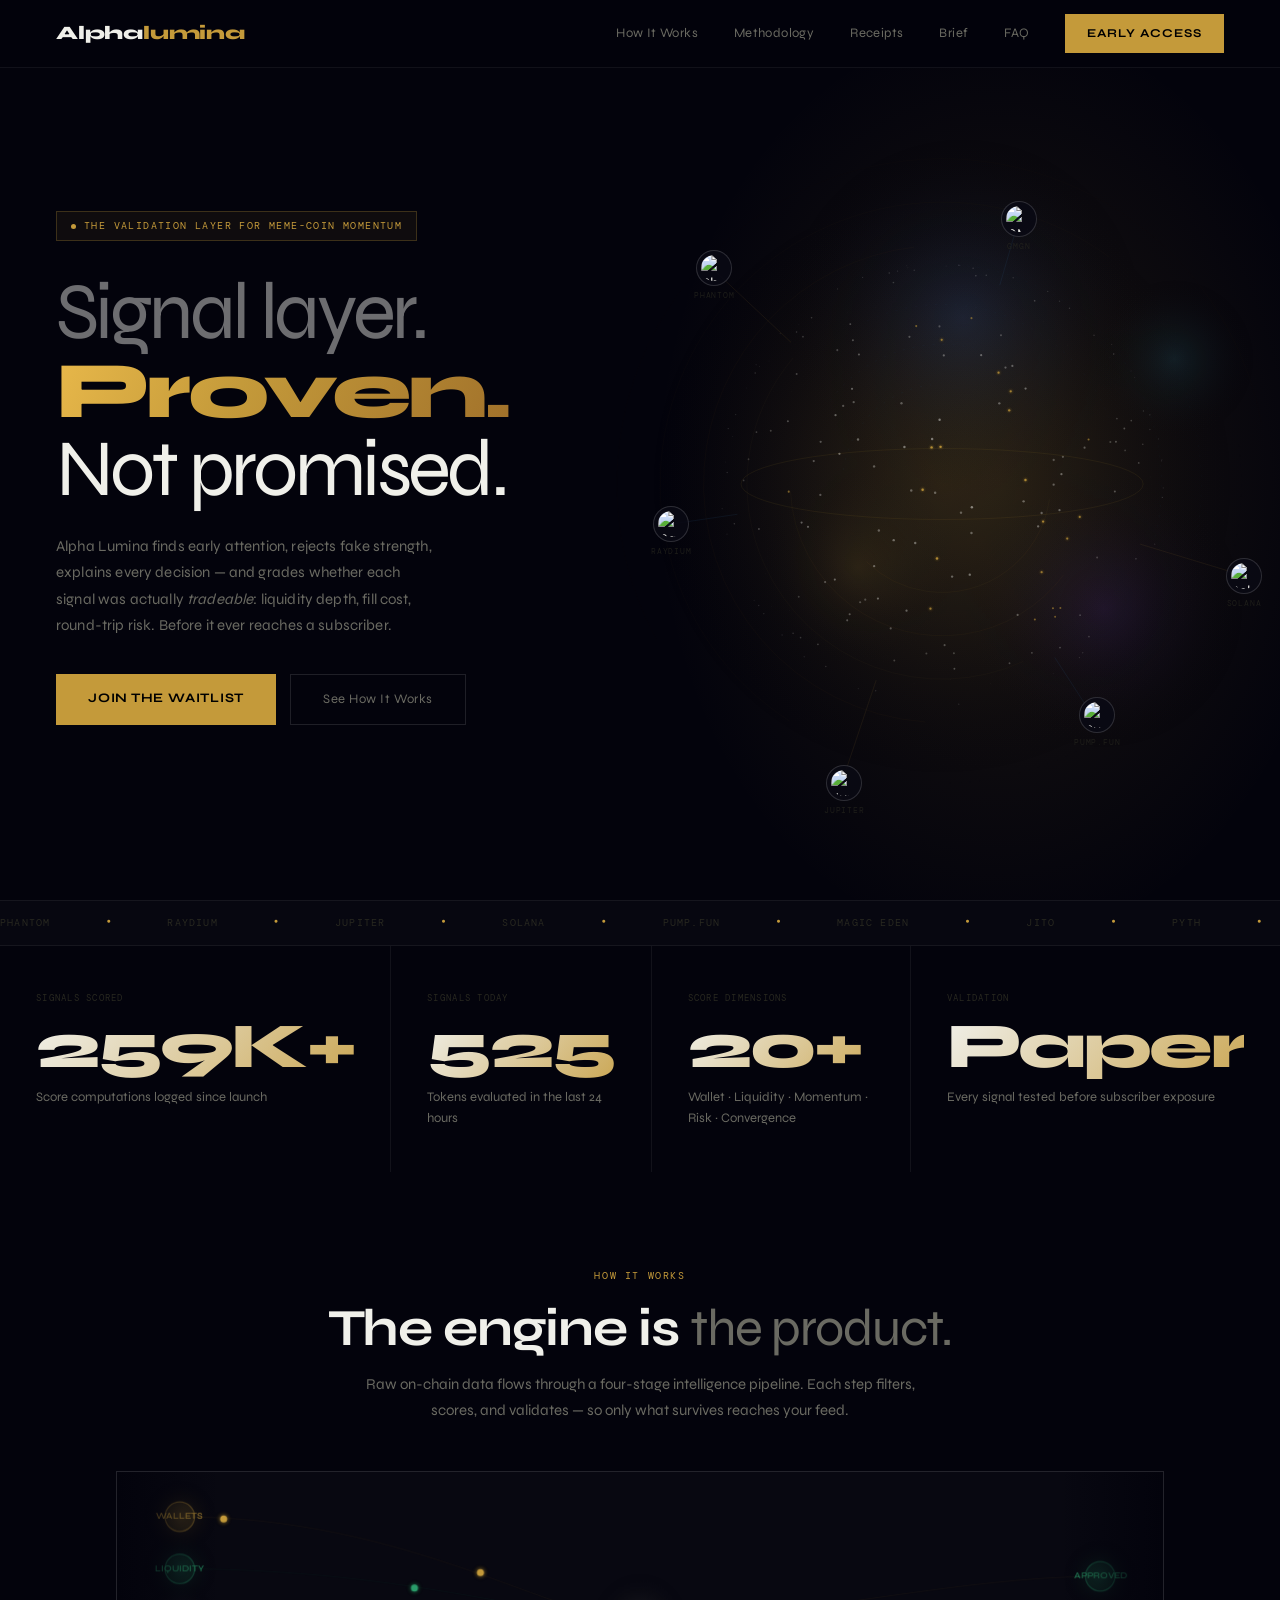
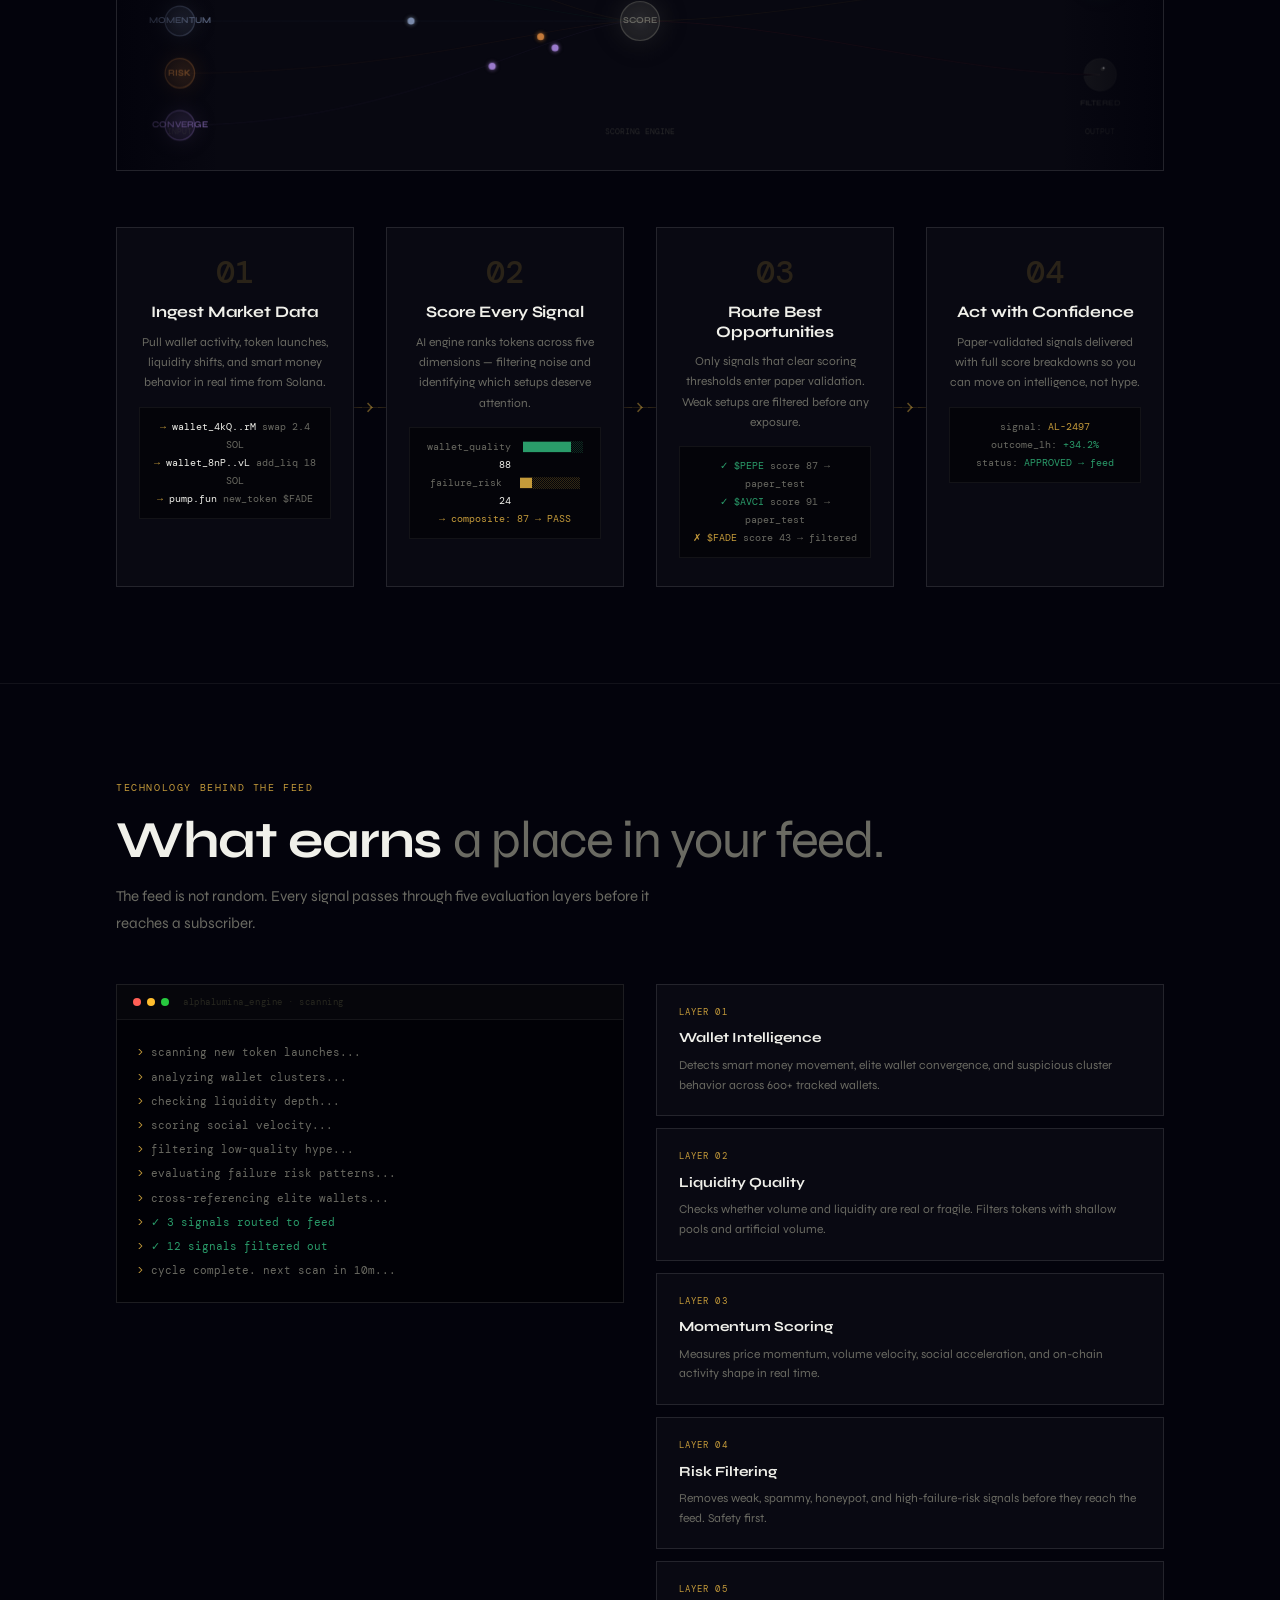
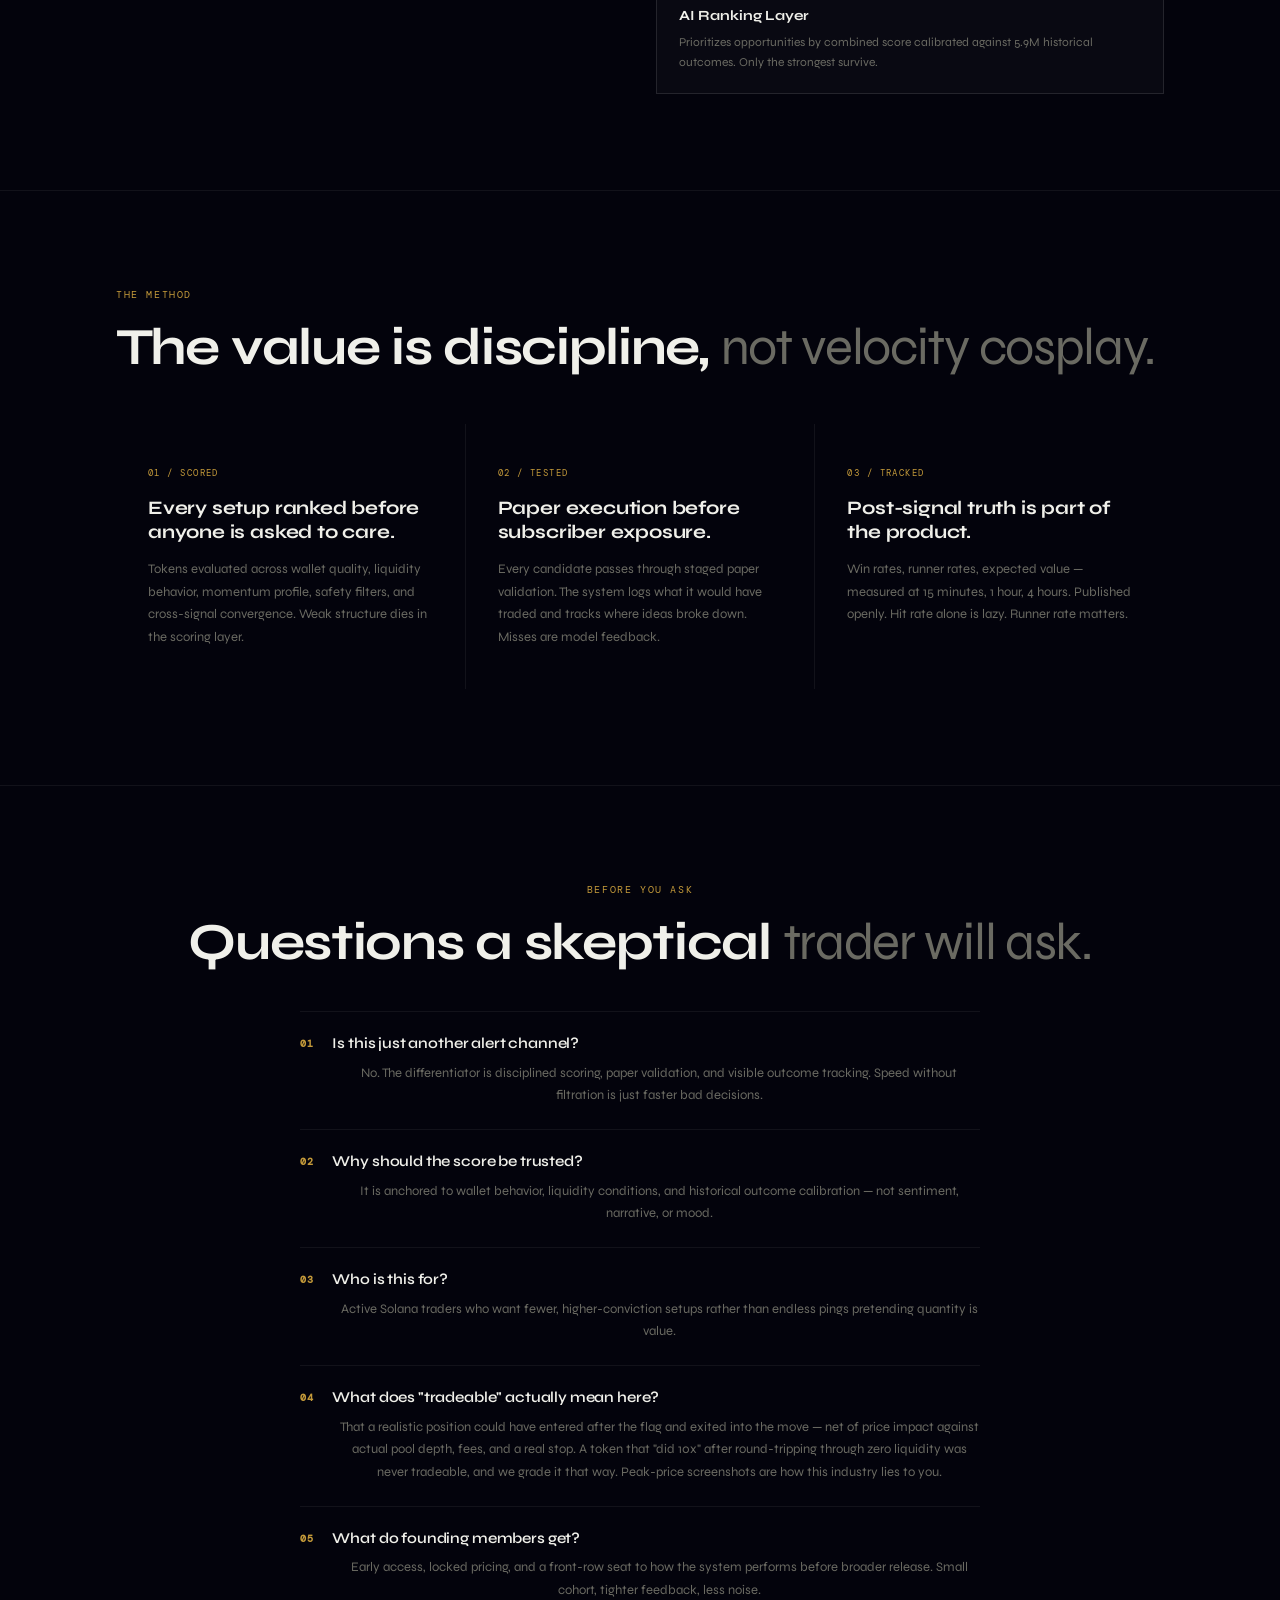
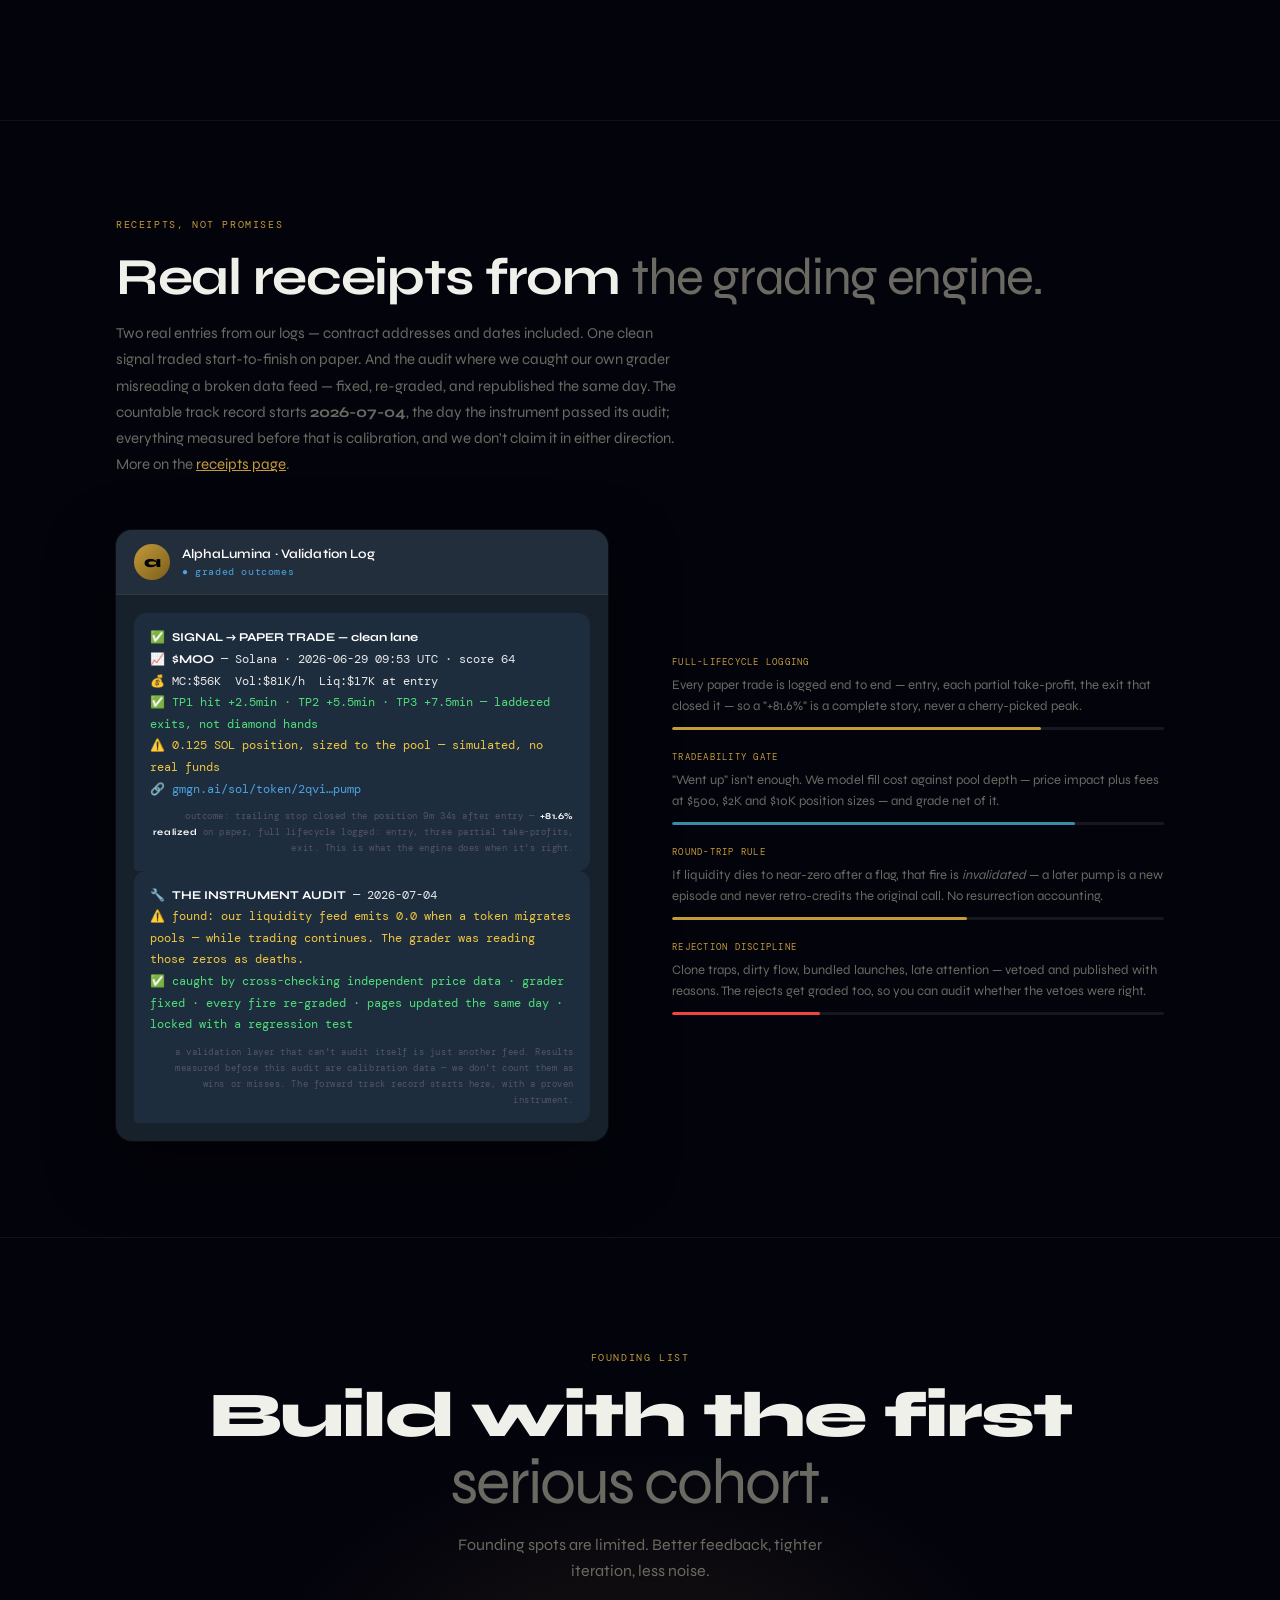
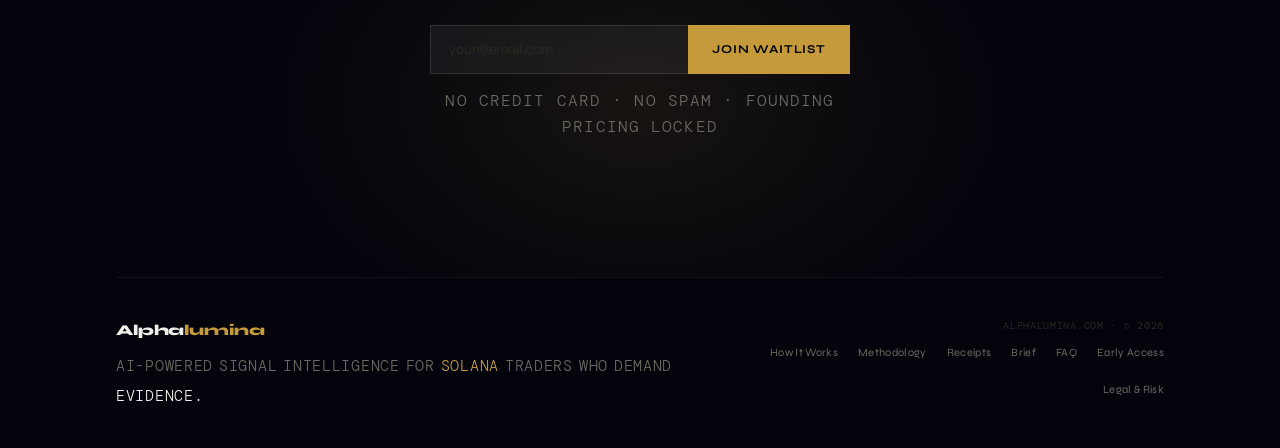
==== index.html @ 6292facb "Remove ANSEM from public pages; install the track-record epoch rule ANSEM's fire was a retroactive b" ====
<!doctype html>
<html lang="en">
<head>
<meta charset="utf-8">
<meta name="viewport" content="width=device-width, initial-scale=1">
<title>Alphalumina — AI-Powered Solana Signal Intelligence</title>
<meta name="description" content="AI-powered signal intelligence for Solana traders. Every setup scored across 20+ dimensions, paper-tested before delivery, outcomes tracked openly. Fewer signals. Higher conviction.">
<link rel="canonical" href="https://alphalumina.com/">

<!-- Open Graph -->
<meta property="og:type" content="website">
<meta property="og:url" content="https://alphalumina.com/">
<meta property="og:title" content="Alphalumina — AI-Powered Solana Signal Intelligence">
<meta property="og:description" content="Every setup scored across 20+ dimensions, paper-tested before delivery, outcomes tracked openly. Fewer signals. Higher conviction.">
<meta property="og:image" content="https://alphalumina.com/og-image.png">
<meta property="og:site_name" content="Alphalumina">

<!-- Twitter Card -->
<meta name="twitter:card" content="summary_large_image">
<meta name="twitter:site" content="@alphalumina">
<meta name="twitter:title" content="Alphalumina — AI-Powered Solana Signal Intelligence">
<meta name="twitter:description" content="Every setup scored across 20+ dimensions, paper-tested before delivery, outcomes tracked openly. Fewer signals. Higher conviction.">
<meta name="twitter:image" content="https://alphalumina.com/og-image.png">

<!-- Structured data -->
<script type="application/ld+json">{"@context":"https://schema.org","@type":"SoftwareApplication","name":"Alphalumina","description":"AI-powered signal intelligence for Solana traders","url":"https://alphalumina.com","applicationCategory":"FinanceApplication","operatingSystem":"Web"}</script>

<link rel="icon" type="image/svg+xml" href="/favicon.svg">
<link rel="preconnect" href="https://fonts.googleapis.com">
<link href="https://fonts.googleapis.com/css2?family=Syne:wght@300;400;600;700;800&family=DM+Mono:wght@400;500&display=swap" rel="stylesheet">
<style>
:root{--bg:#03030c;--bg2:#06061a;--fg:#f0f0ea;--fg2:#6a6a62;--fg3:#282820;
--gold:#c49a3a;--goldb:#e8b84a;--gold-glow:rgba(196,154,58,.18);--gold-dim:rgba(196,154,58,.06);
--teal:#3a8aaa;--teal-glow:rgba(58,138,170,.15);--border:rgba(255,255,255,.06);--border2:rgba(255,255,255,.11);
--glass:rgba(255,255,255,.025);--glass2:rgba(255,255,255,.06);--green:#2a9c6a;
--sans:'Syne',system-ui,sans-serif;--mono:'DM Mono',monospace}
*,*::before,*::after{box-sizing:border-box;margin:0;padding:0}html{scroll-behavior:smooth}
body{font-family:var(--sans);background:var(--bg);color:var(--fg);font-size:15px;line-height:1.6;-webkit-font-smoothing:antialiased;overflow-x:hidden}

/* NAV — unchanged */
nav{position:fixed;top:0;left:0;right:0;z-index:100;padding:0 56px;height:68px;display:flex;align-items:center;justify-content:space-between;background:rgba(3,3,12,.72);backdrop-filter:blur(16px);border-bottom:1px solid var(--border)}
/* unified wordmark (platform style): heavy Alpha + gold lumina; compass mark lives on as favicon */
.wordmark{font-size:19px;font-weight:800;letter-spacing:-.01em;color:var(--fg);text-decoration:none;display:flex;align-items:center}
.wordmark .lum{color:var(--gold)}
.nav-links{display:flex;align-items:center;gap:36px;margin-left:auto}
.nav-link{font-size:13px;font-weight:400;color:var(--fg2);text-decoration:none;letter-spacing:.03em;transition:color .2s}
.nav-link:hover{color:var(--fg)}
.nav-right{display:flex;align-items:center;gap:16px;margin-left:36px}
.nav-burger{display:none;background:none;border:1px solid rgba(255,255,255,.18);color:var(--fg);width:38px;height:34px;font-size:17px;line-height:1;cursor:pointer;border-radius:6px}
.nav-cta{font-size:12px;font-weight:700;letter-spacing:.08em;text-transform:uppercase;color:#000;background:var(--gold);padding:10px 22px;text-decoration:none;transition:opacity .2s}
.nav-cta:hover{opacity:.85}

/* HERO — same split layout + sphere */
.hero{min-height:100vh;display:grid;grid-template-columns:45% 55%;position:relative;padding-top:68px}
.hero-left{display:flex;flex-direction:column;justify-content:center;padding:60px 56px 60px 56px;position:relative;z-index:2}
.hero-badge{display:inline-flex;align-items:center;gap:8px;font-family:var(--mono);font-size:10px;letter-spacing:.14em;text-transform:uppercase;color:var(--gold);border:1px solid rgba(196,154,58,.25);padding:6px 14px;background:var(--gold-dim);margin-bottom:32px;width:fit-content}
.hero-badge-dot{width:5px;height:5px;border-radius:50%;background:var(--gold);animation:pulse-dot 2s ease-in-out infinite}
@keyframes pulse-dot{0%,100%{opacity:1;box-shadow:0 0 0 0 rgba(196,154,58,.5)}50%{opacity:.5;box-shadow:0 0 0 5px rgba(196,154,58,0)}}
/* BIGGER headline */
/* "Proven." must FIT the 45% hero column (45vw − 112px padding, ~5em wide at weight 800):
   background-clip:text renders overflowing glyphs INVISIBLE, so overflow = missing letters */
.hero h1{font-size:clamp(44px,8.3vw - 26px,120px);font-weight:300;line-height:.98;letter-spacing:-.045em;margin-bottom:24px}
.hero h1 .line-dim{color:rgba(240,240,234,.45);display:block}
.hero h1 .line-bold{font-weight:800;display:block;background:linear-gradient(115deg,var(--goldb) 0%,var(--gold) 40%,#a0702a 100%);-webkit-background-clip:text;-webkit-text-fill-color:transparent;background-clip:text}
.hero h1 .line-white{color:var(--fg);display:block}
.hero-sub{font-size:15px;font-weight:300;color:var(--fg2);line-height:1.75;max-width:380px;margin-bottom:36px;letter-spacing:.01em}
.hero-btns{display:flex;gap:14px;flex-wrap:wrap;margin-bottom:32px}
.btn-gold{font-family:var(--sans);font-size:13px;font-weight:700;letter-spacing:.06em;text-transform:uppercase;color:#000;background:var(--gold);padding:14px 32px;text-decoration:none;border:none;cursor:pointer;transition:all .25s}
.btn-gold:hover{background:var(--goldb)}
.btn-ghost{font-family:var(--sans);font-size:13px;font-weight:400;letter-spacing:.04em;color:var(--fg2);background:transparent;border:1px solid var(--border2);padding:14px 32px;text-decoration:none;transition:all .25s}
.btn-ghost:hover{color:var(--fg);border-color:rgba(255,255,255,.22)}

/* NEW: Orbiting logos around sphere — positioned by JS */
.orbit-logo{position:absolute;z-index:3;display:flex;flex-direction:column;align-items:center;gap:3px;
  pointer-events:none;will-change:transform}
.orbit-logo img{width:36px;height:36px;border-radius:50%;object-fit:contain;
  background:rgba(10,10,20,.85);border:1px solid rgba(255,255,255,.15);padding:4px;
  animation:logo-pulse 3s ease-in-out infinite}
.orbit-logo:nth-child(2) img{animation-delay:0s}
.orbit-logo:nth-child(3) img{animation-delay:.5s}
.orbit-logo:nth-child(4) img{animation-delay:1s}
.orbit-logo:nth-child(5) img{animation-delay:1.5s}
.orbit-logo:nth-child(6) img{animation-delay:2s}
.orbit-logo:nth-child(7) img{animation-delay:2.5s}
@keyframes logo-pulse{
  0%,100%{box-shadow:0 4px 24px rgba(0,0,0,.5),0 0 8px rgba(196,154,58,.06);transform:scale(1)}
  50%{box-shadow:0 4px 28px rgba(0,0,0,.5),0 0 22px rgba(196,154,58,.28),0 0 40px rgba(196,154,58,.1);transform:scale(1.08)}}
.orbit-logo span{font-family:var(--mono);font-size:8px;letter-spacing:.1em;text-transform:uppercase;
  color:var(--fg3);white-space:nowrap;opacity:.7}

.hero-right{position:relative;overflow:hidden}
#hero-canvas{position:absolute;inset:0;width:100%;height:100%}
.hero-right::before{content:'';position:absolute;inset:0;background:radial-gradient(ellipse 70% 80% at 60% 50%,rgba(196,154,58,.12) 0%,rgba(3,3,12,0) 70%);z-index:0}

/* Doge astronaut center */
.doge-astro{position:absolute;z-index:2;width:120px;height:130px;
  top:50%;left:52%;transform:translate(-50%,-50%);
  animation:doge-float 4s ease-in-out infinite;
  filter:drop-shadow(0 0 20px rgba(196,154,58,.2)) drop-shadow(0 0 40px rgba(196,154,58,.08))}
@keyframes doge-float{0%,100%{transform:translate(-50%,-50%) translateY(0)}50%{transform:translate(-50%,-50%) translateY(-8px)}}

/* MARQUEE — unchanged */
.marquee{border-top:1px solid var(--border);border-bottom:1px solid var(--border);overflow:hidden;padding:14px 0;background:rgba(255,255,255,.015)}
.mtrack{display:flex;width:max-content;animation:mscroll 32s linear infinite;gap:56px;white-space:nowrap}
.mtrack span{font-family:var(--mono);font-size:10px;letter-spacing:.12em;text-transform:uppercase;color:var(--fg3);font-weight:400}
.mtrack .mdot{color:var(--gold);font-size:7px}
@keyframes mscroll{0%{transform:translateX(0)}100%{transform:translateX(-50%)}}

/* STATS — unchanged */
.stats-section{background:var(--bg)}
.stats-grid{display:grid;grid-template-columns:repeat(4,1fr);gap:1px;background:var(--border)}
.stat{background:var(--bg);padding:44px 36px;border-top:1px solid transparent;transition:border-color .4s}
.stat:hover{border-top-color:var(--gold)}
.stat-num{font-size:clamp(44px,5vw,64px);font-weight:800;line-height:1;margin-bottom:8px;background:linear-gradient(130deg,var(--fg) 0%,var(--gold) 120%);-webkit-background-clip:text;-webkit-text-fill-color:transparent;background-clip:text;letter-spacing:-.04em}
.stat-label{font-family:var(--mono);font-size:9px;letter-spacing:.14em;text-transform:uppercase;color:var(--fg3);margin-bottom:10px}
.stat-desc{font-size:13px;font-weight:300;color:var(--fg2);line-height:1.55}

/* SHARED */
.section{padding:96px 0;border-bottom:1px solid var(--border);position:relative;z-index:2}
.wrap{max-width:1160px;margin:0 auto;padding:0 56px}
.stag{font-family:var(--mono);font-size:10px;letter-spacing:.16em;text-transform:uppercase;color:var(--gold);margin-bottom:16px}
.sh{font-size:clamp(32px,4.5vw,52px);font-weight:700;line-height:1.1;letter-spacing:-.025em;margin-bottom:14px}
.sh .dim{font-weight:300;color:var(--fg2)}
.sp{font-size:15px;font-weight:300;color:var(--fg2);line-height:1.75;max-width:560px}

/* ═══ NEW: HOW IT WORKS — Connected flow ═══ */
.flow-steps{display:grid;grid-template-columns:1fr 32px 1fr 32px 1fr 32px 1fr;gap:0;align-items:stretch;margin-top:56px}
.flow-step{background:var(--glass);border:1px solid var(--border2);padding:28px 22px;position:relative;overflow:hidden;transition:border-color .4s}
.flow-step:hover{border-color:rgba(196,154,58,.35)}
.flow-step::before{content:'';position:absolute;top:0;left:0;right:0;height:2px;background:linear-gradient(90deg,transparent,rgba(196,154,58,.5),transparent);opacity:0;transition:opacity .3s}
.flow-step:hover::before{opacity:1}
.flow-step-num{font-family:var(--mono);font-size:32px;font-weight:500;color:rgba(196,154,58,.18);line-height:1;margin-bottom:14px}
.flow-step h3{font-size:16px;font-weight:700;margin-bottom:10px;letter-spacing:-.01em;line-height:1.2}
.flow-step p{font-size:12px;font-weight:300;color:var(--fg2);line-height:1.7;margin-bottom:14px}
.flow-step-visual{background:rgba(0,0,0,.5);border:1px solid var(--border);padding:10px 12px;font-family:var(--mono);font-size:10px;line-height:1.8;color:var(--fg2)}
.flow-step-visual .hl{color:var(--gold)}.flow-step-visual .gr{color:var(--green)}.flow-step-visual .wh{color:var(--fg)}
.flow-arrow{display:flex;align-items:center;justify-content:center;position:relative}
.flow-arrow::before{content:'';position:absolute;top:50%;left:0;right:0;height:1px;background:linear-gradient(90deg,rgba(196,154,58,.15),rgba(196,154,58,.35),rgba(196,154,58,.15))}
.flow-arrow::after{content:'›';font-size:20px;color:var(--gold);position:relative;z-index:1;background:var(--bg);padding:0 4px;opacity:.5;animation:arrow-pulse 2s ease-in-out infinite}
@keyframes arrow-pulse{0%,100%{opacity:.3;transform:translateX(0)}50%{opacity:.7;transform:translateX(3px)}}

/* ═══ NEW: TECHNOLOGY BEHIND THE FEED ═══ */
.tech-section{display:grid;grid-template-columns:1fr 1fr;gap:32px;margin-top:48px}
.tech-terminal{background:rgba(0,0,0,.5);border:1px solid var(--border2);overflow:hidden;height:fit-content}
.tech-terminal-bar{display:flex;align-items:center;gap:6px;padding:10px 16px;border-bottom:1px solid var(--border);background:rgba(255,255,255,.02)}
.ttdot{width:8px;height:8px;border-radius:50%}
.tech-terminal-title{font-family:var(--mono);font-size:9px;color:var(--fg3);margin-left:8px;letter-spacing:.06em}
.tech-terminal-body{padding:20px;font-family:var(--mono);font-size:11px;line-height:2.2}
.scan-line{opacity:0;animation:scanIn .4s ease forwards}
.scan-line .prompt{color:var(--gold)}.scan-line .cmd{color:var(--fg2)}.scan-line .ok{color:var(--green)}
.tech-cards{display:grid;gap:12px}
.tech-card{background:var(--glass);border:1px solid var(--border2);padding:20px 22px;
transition:border-color .3s}
.tech-card:hover{border-color:rgba(196,154,58,.3)}
.tech-card-badge{font-family:var(--mono);font-size:9px;letter-spacing:.12em;text-transform:uppercase;color:var(--gold);margin-bottom:8px}
.tech-card h4{font-size:14px;font-weight:700;margin-bottom:6px}
.tech-card p{font-size:12px;font-weight:300;color:var(--fg2);line-height:1.65}

/* METHOD — unchanged */
.method-grid{display:grid;grid-template-columns:repeat(3,1fr);gap:1px;background:var(--border);margin-top:48px}
.method-card{background:var(--bg);padding:40px 32px;border-top:2px solid transparent;transition:border-color .3s}
.method-card:hover{border-top-color:var(--gold)}
.mnum{font-family:var(--mono);font-size:9px;letter-spacing:.16em;text-transform:uppercase;color:var(--gold);margin-bottom:16px}
.method-card h3{font-size:19px;font-weight:700;line-height:1.25;margin-bottom:14px;letter-spacing:-.01em}
.method-card p{font-size:13px;font-weight:300;color:var(--fg2);line-height:1.75}

/* FAQ — unchanged */
.faq-list{max-width:680px;margin:40px auto 0}
.faq-item{border-top:1px solid var(--border);padding:22px 0}
.faq-q{display:flex;gap:18px;font-size:15px;font-weight:600;margin-bottom:8px;letter-spacing:-.01em;line-height:1.3}
.faq-q em{font-family:var(--mono);font-style:normal;font-size:10px;color:var(--gold);letter-spacing:.12em;flex-shrink:0;padding-top:3px}
.faq-a{font-size:13px;font-weight:300;color:var(--fg2);line-height:1.75;padding-left:38px}

/* Signal preview */
.sig-preview-grid{display:grid;grid-template-columns:1fr 1fr;gap:64px;margin-top:52px;align-items:center}
.tg-mockup{background:#17212b;border-radius:16px;overflow:hidden;box-shadow:0 24px 64px rgba(0,0,0,.55),0 0 0 1px rgba(255,255,255,.05)}
.tg-header{display:flex;align-items:center;gap:12px;padding:14px 18px;background:#232e3c;border-bottom:1px solid rgba(255,255,255,.06)}
.tg-avatar{width:36px;height:36px;border-radius:50%;background:linear-gradient(135deg,var(--gold),#7b5e1a);display:flex;align-items:center;justify-content:center;font-weight:800;font-size:16px;color:#000;flex-shrink:0}
.tg-hname{font-size:13px;font-weight:600;color:#fff;letter-spacing:.01em}
.tg-hstatus{font-size:10px;color:#4ca3e0;font-family:var(--mono);letter-spacing:.06em}
.tg-body{padding:18px}
.tg-bubble{background:#1e2d3e;border-radius:12px 12px 12px 4px;padding:14px 16px;font-family:var(--mono);font-size:12px;line-height:1.8;color:#e8e8e8;word-break:break-word}
.tg-bubble b{color:#fff;font-family:var(--sans);font-weight:700}
.tg-bubble .tg-ok{color:#4fde78}
.tg-bubble .tg-warn{color:#f0c63f}
.tg-bubble .tg-link{color:#4ca3e0;text-decoration:none}
.tg-ts{font-family:var(--mono);font-size:9px;color:#556;text-align:right;margin-top:8px;letter-spacing:.06em}
.sig-breakdown{display:flex;flex-direction:column;gap:20px}
.sbk-row{display:flex;flex-direction:column;gap:6px}
.sbk-label{font-family:var(--mono);font-size:9px;letter-spacing:.14em;text-transform:uppercase;color:var(--gold)}
.sbk-desc{font-size:13px;font-weight:300;color:var(--fg2);line-height:1.6}
.sbk-bar{height:3px;background:rgba(255,255,255,.08);border-radius:2px;overflow:hidden;margin-top:4px}
.sbk-fill{height:100%;border-radius:2px}
@media(max-width:960px){.sig-preview-grid{grid-template-columns:1fr;gap:40px}}

/* CTA — unchanged */
.cta-section{padding:112px 0 96px;text-align:center;position:relative;overflow:hidden}
.cta-glow{position:absolute;bottom:-20%;left:50%;transform:translateX(-50%);width:900px;height:600px;pointer-events:none;background:radial-gradient(ellipse,rgba(196,154,58,.11) 0%,transparent 60%)}
.cta-section h2{font-size:clamp(36px,5.5vw,64px);font-weight:800;line-height:1.05;letter-spacing:-.03em;margin-bottom:16px;position:relative}
.cta-section h2 .dim{font-weight:300;color:var(--fg2)}
.cta-section p{font-size:16px;font-weight:300;color:var(--fg2);margin-bottom:40px;line-height:1.65;max-width:420px;margin-left:auto;margin-right:auto}
.cta-form{display:flex;gap:0;max-width:420px;margin:0 auto;position:relative}
.cta-form input{flex:1;background:rgba(255,255,255,.05);border:1px solid var(--border2);border-right:none;color:var(--fg);font-family:var(--sans);font-weight:300;font-size:14px;padding:15px 18px;outline:none;transition:border-color .2s}
.cta-form input::placeholder{color:var(--fg3)}.cta-form input:focus{border-color:var(--gold)}
.cta-form button{background:var(--gold);color:#000;border:none;font-family:var(--sans);font-size:12px;font-weight:700;padding:15px 24px;cursor:pointer;letter-spacing:.07em;text-transform:uppercase;transition:background .2s;white-space:nowrap}
.cta-form button:hover{background:var(--goldb)}
.cta-note{font-family:var(--mono);font-size:10px;color:var(--fg3);margin-top:14px;letter-spacing:.07em;text-transform:uppercase}
.cta-ok{font-size:14px;color:var(--gold);display:none;padding:16px 0;font-family:var(--mono)}

footer{padding:40px 0;display:flex;justify-content:space-between;align-items:flex-start;border-top:1px solid var(--border);gap:40px}
.fmark{font-size:13px;font-weight:800;letter-spacing:.16em;text-transform:uppercase;margin-bottom:12px;display:flex;align-items:center;color:var(--gold)}
.fmark .accent{color:#e0e0da;font-weight:300}
.ft-tagline{display:flex;flex-wrap:wrap;gap:6px}
.ft-word{font-size:15px;font-weight:300;color:var(--fg2);opacity:0;transform:translateY(12px);
  transition:opacity .5s ease,transform .5s ease,color .5s ease}
.ft-visible .ft-word{opacity:1;transform:translateY(0)}
.ft-visible .ft-word:nth-child(5){color:var(--gold)}
.ft-visible .ft-word:last-child{color:var(--fg)}
footer p{font-family:var(--mono);font-size:10px;color:var(--fg3);letter-spacing:.07em;text-transform:uppercase}

.reveal{opacity:0;transform:translateY(28px);transition:opacity .7s ease,transform .7s ease}
.reveal.in{opacity:1;transform:none}
.tc{text-align:center}.tc .sp{margin-left:auto;margin-right:auto}

@media(max-width:960px){
  .hero{grid-template-columns:1fr;min-height:auto}.hero-right{min-height:50vh}
  nav{padding:0 24px}.wrap{padding:0 24px}.hero-left{padding:60px 24px 48px}
  .stats-grid{grid-template-columns:1fr 1fr}.method-grid{grid-template-columns:1fr}
  .flow-steps{grid-template-columns:1fr;gap:0}
  .flow-arrow{transform:rotate(90deg);height:32px}
  .flow-arrow::before{top:50%;left:50%;width:1px;height:100%;background:linear-gradient(180deg,rgba(196,154,58,.15),rgba(196,154,58,.35),rgba(196,154,58,.15))}
  .tech-section{grid-template-columns:1fr}
}
@media(max-width:560px){
  .hero h1{font-size:clamp(36px,11vw,56px)}
  .stats-grid{grid-template-columns:1fr}
  .nav-links .nav-link{display:none}
  /* hamburger dropdown: burger shows; tapping it opens the links as a panel under the bar */
  .nav-burger{display:block}
  .nav-links{position:absolute;top:68px;left:0;right:0;flex-direction:column;align-items:stretch;gap:0;
    background:rgba(3,3,12,.97);backdrop-filter:blur(16px);border-bottom:1px solid var(--border);
    padding:6px 24px 18px;display:none}
  .nav-links.open{display:flex}
  .nav-links.open .nav-link{display:block;padding:13px 0;font-size:14px;border-bottom:1px solid rgba(255,255,255,.06)}
  .nav-right{margin-left:0;gap:10px}
  .nav-cta{padding:8px 14px;font-size:11px}
  .hero-btns{flex-direction:column}.btn-gold,.btn-ghost{text-align:center}
  .btn-ghost{color:var(--fg);border-color:rgba(255,255,255,.22)}
  .cta-form{flex-direction:column}.cta-form input{border-right:1px solid var(--border2);border-bottom:none}
  .cta-form button{width:100%}footer{flex-direction:column;gap:8px;text-align:center}.nl{display:none}
  .crypto-strip{gap:8px}.crypto-logo{padding:4px 8px}
}
</style>
</head>
<body>

<!-- NAV — unchanged -->
<nav>
  <a href="/" class="wordmark">Alpha<span class="lum">lumina</span></a>
  <div class="nav-links" id="navLinks">
    <a href="/how-it-works" class="nav-link">How It Works</a>
    <a href="/methodology" class="nav-link">Methodology</a>
    <a href="/receipts" class="nav-link">Receipts</a>
    <a href="/brief" class="nav-link">Brief</a>
    <a href="/faq" class="nav-link">FAQ</a>
  </div>
  <div class="nav-right">
    <a href="/early-access" class="nav-cta">Early Access</a>
    <button class="nav-burger" id="navBurger" aria-label="Menu" aria-expanded="false">☰</button>
  </div>
</nav>

<!-- HERO — sphere kept, headline bigger, crypto strip added -->
<section class="hero">
  <div class="hero-left">
    <div class="hero-badge"><span class="hero-badge-dot"></span>The Validation Layer for Meme-Coin Momentum</div>
    <h1>
      <span class="line-dim">Signal layer.</span>
      <span class="line-bold">Proven.</span>
      <span class="line-white">Not promised.</span>
    </h1>
    <p class="hero-sub">Alpha Lumina finds early attention, rejects fake strength, explains every decision — and grades whether each signal was actually <em>tradeable</em>: liquidity depth, fill cost, round-trip risk. Before it ever reaches a subscriber.</p>
    <div class="hero-btns">
      <a href="#join" class="btn-gold">Join the Waitlist</a>
      <a href="#engine" class="btn-ghost">See How It Works</a>
    </div>
  </div>
  <div class="hero-right">
    <canvas id="hero-canvas"></canvas>
    <!-- Orbiting logos — positioned by JS in sync with data stream lines -->
    <div class="orbit-logo" id="slogo-0"><img src="https://solana.com/src/img/branding/solanaLogoMark.png" alt="Solana"><span>Solana</span></div>
    <div class="orbit-logo" id="slogo-1"><img src="https://pump.fun/pump-logomark.svg?dpl=dpl_HxfgPG2sso8UYFsg3YnknWStvLBG" alt="Pump.fun"><span>Pump.fun</span></div>
    <div class="orbit-logo" id="slogo-2"><img src="https://mintcdn.com/jupiter/mrenEfoqnubhOTHf/logo/logo.png?fit=max&auto=format&n=mrenEfoqnubhOTHf&q=85&s=e745e60a4186bc382d3d5d9bdff9273a" alt="Jupiter"><span>Jupiter</span></div>
    <div class="orbit-logo" id="slogo-3"><img src="https://4071094211-files.gitbook.io/~/files/v0/b/gitbook-x-prod.appspot.com/o/spaces%2F-MT-qzD26DX_h6l_vXaA-887967055%2Fuploads%2FHPcvejBNveWwU0l3agvY%2FRaydium%20icon.png?alt=media&token=689dd256-63ba-42a8-8a94-93aff9f95f47" alt="Raydium"><span>Raydium</span></div>
    <div class="orbit-logo" id="slogo-4"><img src="https://mintcdn.com/phantom-e50e2e68/tU9g5MXFXgx4l6Em/resources/images/Phantom_SVG_Icon.svg?fit=max&auto=format&n=tU9g5MXFXgx4l6Em&q=85&s=7170eec10d9199f7766d6e4ccd1e56ff" alt="Phantom"><span>Phantom</span></div>
    <div class="orbit-logo" id="slogo-5"><img src="https://gmgn.ai/static/logo_small2.svg" alt="GMGN"><span>GMGN</span></div>
  </div>
</section>

<!-- MARQUEE — unchanged -->
<div class="marquee"><div class="mtrack">
<span>Phantom</span><span class="mdot">●</span><span>Raydium</span><span class="mdot">●</span>
<span>Jupiter</span><span class="mdot">●</span><span>Solana</span><span class="mdot">●</span>
<span>Pump.fun</span><span class="mdot">●</span><span>Magic Eden</span><span class="mdot">●</span>
<span>JITO</span><span class="mdot">●</span><span>Pyth</span><span class="mdot">●</span>
<span>Orca</span><span class="mdot">●</span><span>DexScreener</span><span class="mdot">●</span>
<span>Birdeye</span><span class="mdot">●</span><span>Helius</span><span class="mdot">●</span>
<span>GMGN</span><span class="mdot">●</span><span>Marinade</span><span class="mdot">●</span>
<span>Tensor</span><span class="mdot">●</span><span>Drift</span><span class="mdot">●</span>
<span>Phantom</span><span class="mdot">●</span><span>Raydium</span><span class="mdot">●</span>
<span>Jupiter</span><span class="mdot">●</span><span>Solana</span><span class="mdot">●</span>
<span>Pump.fun</span><span class="mdot">●</span><span>Magic Eden</span><span class="mdot">●</span>
<span>JITO</span><span class="mdot">●</span><span>Pyth</span><span class="mdot">●</span>
<span>Orca</span><span class="mdot">●</span><span>DexScreener</span><span class="mdot">●</span>
<span>Birdeye</span><span class="mdot">●</span><span>Helius</span><span class="mdot">●</span>
<span>GMGN</span><span class="mdot">●</span><span>Marinade</span><span class="mdot">●</span>
<span>Tensor</span><span class="mdot">●</span><span>Drift</span><span class="mdot">●</span>
</div></div>

<!-- STATS — unchanged -->
<div class="stats-section reveal"><div class="stats-grid">
  <div class="stat"><div class="stat-label">Signals scored</div><div class="stat-num" id="stat-total">258K+</div><div class="stat-desc">Score computations logged since launch</div></div>
  <div class="stat"><div class="stat-label">Signals today</div><div class="stat-num" id="stat-24h">—</div><div class="stat-desc">Tokens evaluated in the last 24 hours</div></div>
  <div class="stat"><div class="stat-label">Score dimensions</div><div class="stat-num">20+</div><div class="stat-desc">Wallet · Liquidity · Momentum · Risk · Convergence</div></div>
  <div class="stat"><div class="stat-label">Validation</div><div class="stat-num">Paper</div><div class="stat-desc">Every signal tested before subscriber exposure</div></div>
</div></div>

<!-- ═══ NEW: HOW IT WORKS — Connected flow ═══ -->
<section class="section reveal" id="engine">
  <div class="wrap tc">
    <div class="stag">How it works</div>
    <h2 class="sh">The engine is <span class="dim">the product.</span></h2>
    <p class="sp">Raw on-chain data flows through a four-stage intelligence pipeline. Each step filters, scores, and validates — so only what survives reaches your feed.</p>

    <div class="flow-wrap" style="margin-top:48px;margin-bottom:56px;position:relative;height:300px;border:1px solid var(--border2);background:rgba(255,255,255,.018);overflow:hidden">
      <canvas id="flow-canvas" style="display:block;width:100%;height:100%"></canvas>
      <div style="position:absolute;inset:0;background:linear-gradient(90deg,rgba(3,3,12,1) 0%,transparent 10%,transparent 90%,rgba(3,3,12,1) 100%);pointer-events:none"></div>
    </div>

    <div class="flow-steps">
      <div class="flow-step">
        <div class="flow-step-num">01</div>
        <h3>Ingest Market Data</h3>
        <p>Pull wallet activity, token launches, liquidity shifts, and smart money behavior in real time from Solana.</p>
        <div class="flow-step-visual">
          <span class="hl">→</span> <span class="wh">wallet_4kQ..rM</span> swap 2.4 SOL<br>
          <span class="hl">→</span> <span class="wh">wallet_8nP..vL</span> add_liq 18 SOL<br>
          <span class="hl">→</span> <span class="wh">pump.fun</span> new_token $FADE
        </div>
      </div>

      <div class="flow-arrow"></div>

      <div class="flow-step">
        <div class="flow-step-num">02</div>
        <h3>Score Every Signal</h3>
        <p>AI engine ranks tokens across five dimensions — filtering noise and identifying which setups deserve attention.</p>
        <div class="flow-step-visual">
          wallet_quality &nbsp;<span class="gr">████████░░</span> <span class="wh">88</span><br>
          failure_risk &nbsp;&nbsp;<span class="hl">██░░░░░░░░</span> <span class="wh">24</span><br>
          <span class="hl">→ composite: 87 → PASS</span>
        </div>
      </div>

      <div class="flow-arrow"></div>

      <div class="flow-step">
        <div class="flow-step-num">03</div>
        <h3>Route Best Opportunities</h3>
        <p>Only signals that clear scoring thresholds enter paper validation. Weak setups are filtered before any exposure.</p>
        <div class="flow-step-visual">
          <span class="gr">✓ $PEPE</span> score 87 → paper_test<br>
          <span class="gr">✓ $AVCI</span> score 91 → paper_test<br>
          <span class="hl">✗ $FADE</span> score 43 → filtered
        </div>
      </div>

      <div class="flow-arrow"></div>

      <div class="flow-step">
        <div class="flow-step-num">04</div>
        <h3>Act with Confidence</h3>
        <p>Paper-validated signals delivered with full score breakdowns so you can move on intelligence, not hype.</p>
        <div class="flow-step-visual">
          signal: <span class="hl">AL-2497</span><br>
          outcome_1h: <span class="gr">+34.2%</span><br>
          status: <span class="gr">APPROVED → feed</span>
        </div>
      </div>
    </div>
  </div>
</section>

<!-- ═══ NEW: TECHNOLOGY BEHIND THE FEED ═══ -->
<section class="section reveal" id="tech">
  <div class="wrap">
    <div class="stag">Technology behind the feed</div>
    <h2 class="sh">What earns <span class="dim">a place in your feed.</span></h2>
    <p class="sp">The feed is not random. Every signal passes through five evaluation layers before it reaches a subscriber.</p>

    <div class="tech-section">
      <!-- Terminal side -->
      <div class="tech-terminal">
        <div class="tech-terminal-bar">
          <div class="ttdot" style="background:#ff5f56"></div>
          <div class="ttdot" style="background:#ffbd2e"></div>
          <div class="ttdot" style="background:#27c93f"></div>
          <span class="tech-terminal-title">alphalumina_engine · scanning</span>
        </div>
        <div class="tech-terminal-body" id="scanTerminal">
          <div class="scan-line" style="animation-delay:.2s"><span class="prompt">&gt;</span> <span class="cmd">scanning new token launches...</span></div>
          <div class="scan-line" style="animation-delay:.6s"><span class="prompt">&gt;</span> <span class="cmd">analyzing wallet clusters...</span></div>
          <div class="scan-line" style="animation-delay:1s"><span class="prompt">&gt;</span> <span class="cmd">checking liquidity depth...</span></div>
          <div class="scan-line" style="animation-delay:1.4s"><span class="prompt">&gt;</span> <span class="cmd">scoring social velocity...</span></div>
          <div class="scan-line" style="animation-delay:1.8s"><span class="prompt">&gt;</span> <span class="cmd">filtering low-quality hype...</span></div>
          <div class="scan-line" style="animation-delay:2.2s"><span class="prompt">&gt;</span> <span class="cmd">evaluating failure risk patterns...</span></div>
          <div class="scan-line" style="animation-delay:2.6s"><span class="prompt">&gt;</span> <span class="cmd">cross-referencing elite wallets...</span></div>
          <div class="scan-line" style="animation-delay:3s"><span class="prompt">&gt;</span> <span class="ok">✓ 3 signals routed to feed</span></div>
          <div class="scan-line" style="animation-delay:3.4s"><span class="prompt">&gt;</span> <span class="ok">✓ 12 signals filtered out</span></div>
          <div class="scan-line" style="animation-delay:3.8s"><span class="prompt">&gt;</span> <span class="cmd">cycle complete. next scan in 10m...</span></div>
        </div>
      </div>

      <!-- Tech criteria cards -->
      <div class="tech-cards">
        <div class="tech-card">
          <div class="tech-card-badge">Layer 01</div>
          <h4>Wallet Intelligence</h4>
          <p>Detects smart money movement, elite wallet convergence, and suspicious cluster behavior across 600+ tracked wallets.</p>
        </div>
        <div class="tech-card">
          <div class="tech-card-badge">Layer 02</div>
          <h4>Liquidity Quality</h4>
          <p>Checks whether volume and liquidity are real or fragile. Filters tokens with shallow pools and artificial volume.</p>
        </div>
        <div class="tech-card">
          <div class="tech-card-badge">Layer 03</div>
          <h4>Momentum Scoring</h4>
          <p>Measures price momentum, volume velocity, social acceleration, and on-chain activity shape in real time.</p>
        </div>
        <div class="tech-card">
          <div class="tech-card-badge">Layer 04</div>
          <h4>Risk Filtering</h4>
          <p>Removes weak, spammy, honeypot, and high-failure-risk signals before they reach the feed. Safety first.</p>
        </div>
        <div class="tech-card">
          <div class="tech-card-badge">Layer 05</div>
          <h4>AI Ranking Layer</h4>
          <p>Prioritizes opportunities by combined score calibrated against 5.9M historical outcomes. Only the strongest survive.</p>
        </div>
      </div>
    </div>
  </div>
</section>

<!-- METHOD — unchanged -->
<section class="section reveal" id="method">
  <div class="wrap">
    <div class="stag">The method</div>
    <h2 class="sh">The value is discipline, <span class="dim">not velocity cosplay.</span></h2>
    <div class="method-grid">
      <div class="method-card"><div class="mnum">01 / Scored</div><h3>Every setup ranked before anyone is asked to care.</h3><p>Tokens evaluated across wallet quality, liquidity behavior, momentum profile, safety filters, and cross-signal convergence. Weak structure dies in the scoring layer.</p></div>
      <div class="method-card"><div class="mnum">02 / Tested</div><h3>Paper execution before subscriber exposure.</h3><p>Every candidate passes through staged paper validation. The system logs what it would have traded and tracks where ideas broke down. Misses are model feedback.</p></div>
      <div class="method-card"><div class="mnum">03 / Tracked</div><h3>Post-signal truth is part of the product.</h3><p>Win rates, runner rates, expected value — measured at 15 minutes, 1 hour, 4 hours. Published openly. Hit rate alone is lazy. Runner rate matters.</p></div>
    </div>
  </div>
</section>

<!-- FAQ — unchanged -->
<section class="section reveal" id="faq">
  <div class="wrap tc">
    <div class="stag">Before you ask</div>
    <h2 class="sh">Questions a skeptical <span class="dim">trader will ask.</span></h2>
    <div class="faq-list">
      <div class="faq-item"><div class="faq-q"><em>01</em>Is this just another alert channel?</div><div class="faq-a">No. The differentiator is disciplined scoring, paper validation, and visible outcome tracking. Speed without filtration is just faster bad decisions.</div></div>
      <div class="faq-item"><div class="faq-q"><em>02</em>Why should the score be trusted?</div><div class="faq-a">It is anchored to wallet behavior, liquidity conditions, and historical outcome calibration — not sentiment, narrative, or mood.</div></div>
      <div class="faq-item"><div class="faq-q"><em>03</em>Who is this for?</div><div class="faq-a">Active Solana traders who want fewer, higher-conviction setups rather than endless pings pretending quantity is value.</div></div>
      <div class="faq-item"><div class="faq-q"><em>04</em>What does "tradeable" actually mean here?</div><div class="faq-a">That a realistic position could have entered after the flag and exited into the move — net of price impact against actual pool depth, fees, and a real stop. A token that "did 10x" after round-tripping through zero liquidity was never tradeable, and we grade it that way. Peak-price screenshots are how this industry lies to you.</div></div>
      <div class="faq-item"><div class="faq-q"><em>05</em>What do founding members get?</div><div class="faq-a">Early access, locked pricing, and a front-row seat to how the system performs before broader release. Small cohort, tighter feedback, less noise.</div></div>
    </div>
  </div>
</section>

<!-- SIGNAL PREVIEW -->
<section class="section reveal" id="signal">
  <div class="wrap">
    <div class="stag">Receipts, not promises</div>
    <h2 class="sh">Real receipts from <span class="dim">the grading engine.</span></h2>
    <p class="sp">Two real entries from our logs — contract addresses and dates included. One clean signal traded start-to-finish on paper. And the audit where we caught our own grader misreading a broken data feed — fixed, re-graded, and republished the same day. The countable track record starts <b>2026-07-04</b>, the day the instrument passed its audit; everything measured before that is calibration, and we don't claim it in either direction. More on the <a href="/receipts" style="color:var(--gold)">receipts page</a>.</p>
    <div class="sig-preview-grid">
      <div class="tg-mockup">
        <div class="tg-header">
          <div class="tg-avatar">α</div>
          <div>
            <div class="tg-hname">AlphaLumina · Validation Log</div>
            <div class="tg-hstatus">● graded outcomes</div>
          </div>
        </div>
        <div class="tg-body">
          <div class="tg-bubble">
            ✅ <b>SIGNAL → PAPER TRADE — clean lane</b><br>
            📈 <b>$MOO</b> — Solana · 2026-06-29 09:53 UTC · score 64<br>
            💰 MC:$56K &nbsp;Vol:$81K/h &nbsp;Liq:$17K at entry<br>
            <span class="tg-ok">✅ TP1 hit +2.5min · TP2 +5.5min · TP3 +7.5min — laddered exits, not diamond hands</span><br>
            <span class="tg-warn">⚠️ 0.125 SOL position, sized to the pool — simulated, no real funds</span><br>
            <a class="tg-link" href="https://gmgn.ai/sol/token/2qviVzJF1CG7yU9nwoz4Jmg79PFQxHm25x1ddwC6pump" target="_blank" rel="noopener">🔗 gmgn.ai/sol/token/2qvi…pump</a>
            <div class="tg-ts">outcome: trailing stop closed the position 9m 34s after entry — <b>+81.6% realized</b> on paper, full lifecycle logged: entry, three partial take-profits, exit. This is what the engine does when it's right.</div>
          </div>
          <div class="tg-bubble">
            🔧 <b>THE INSTRUMENT AUDIT</b> — 2026-07-04<br>
            <span class="tg-warn">⚠️ found: our liquidity feed emits 0.0 when a token migrates pools — while trading continues. The grader was reading those zeros as deaths.</span><br>
            <span class="tg-ok">✅ caught by cross-checking independent price data · grader fixed · every fire re-graded · pages updated the same day · locked with a regression test</span><br>
            <div class="tg-ts">a validation layer that can't audit itself is just another feed. Results measured before this audit are calibration data — we don't count them as wins or misses. The forward track record starts here, with a proven instrument.</div>
          </div>
        </div>
      </div>
      <div class="sig-breakdown">
        <div class="sbk-row">
          <div class="sbk-label">Full-Lifecycle Logging</div>
          <div class="sbk-desc">Every paper trade is logged end to end — entry, each partial take-profit, the exit that closed it — so a "+81.6%" is a complete story, never a cherry-picked peak.</div>
          <div class="sbk-bar"><div class="sbk-fill" style="width:75%;background:var(--gold)"></div></div>
        </div>
        <div class="sbk-row">
          <div class="sbk-label">Tradeability Gate</div>
          <div class="sbk-desc">"Went up" isn't enough. We model fill cost against pool depth — price impact plus fees at $500, $2K and $10K position sizes — and grade net of it.</div>
          <div class="sbk-bar"><div class="sbk-fill" style="width:82%;background:var(--teal)"></div></div>
        </div>
        <div class="sbk-row">
          <div class="sbk-label">Round-Trip Rule</div>
          <div class="sbk-desc">If liquidity dies to near-zero after a flag, that fire is <em>invalidated</em> — a later pump is a new episode and never retro-credits the original call. No resurrection accounting.</div>
          <div class="sbk-bar"><div class="sbk-fill" style="width:60%;background:var(--gold)"></div></div>
        </div>
        <div class="sbk-row">
          <div class="sbk-label">Rejection Discipline</div>
          <div class="sbk-desc">Clone traps, dirty flow, bundled launches, late attention — vetoed and published with reasons. The rejects get graded too, so you can audit whether the vetoes were right.</div>
          <div class="sbk-bar"><div class="sbk-fill" style="width:30%;background:#ef4444"></div></div>
        </div>
      </div>
    </div>
  </div>
</section>

<!-- CTA — unchanged -->
<section class="cta-section" id="join">
  <div class="cta-glow"></div>
  <div class="wrap tc" style="position:relative">
    <div class="stag">Founding list</div>
    <h2 style="margin-top:14px">Build with the first<br><span class="dim">serious cohort.</span></h2>
    <p>Founding spots are limited. Better feedback, tighter iteration, less noise.</p>
    <div class="cta-form"><input type="email" id="e1" placeholder="your@email.com"><button onclick="sub()">Join Waitlist</button></div>
    <p class="cta-note">No credit card · No spam · Founding pricing locked</p>
    <p class="cta-ok" id="ok1">✓ You're on the list. We'll be in touch.</p>
  </div>
</section>

<div class="wrap"><footer class="ft-reveal">
  <div>
    <div class="fmark" style="font-size:15px;font-weight:800;letter-spacing:-.01em;text-transform:none;color:var(--fg)">Alpha<span style="color:var(--gold)">lumina</span></div>
    <p class="ft-tagline">
      <span class="ft-word">AI-powered</span>
      <span class="ft-word">signal</span>
      <span class="ft-word">intelligence</span>
      <span class="ft-word">for</span>
      <span class="ft-word">Solana</span>
      <span class="ft-word">traders</span>
      <span class="ft-word">who</span>
      <span class="ft-word">demand</span>
      <span class="ft-word">evidence.</span>
    </p>
  </div>
  <div style="text-align:right">
    <p style="font-family:var(--mono);font-size:10px;color:var(--fg3);letter-spacing:.07em;text-transform:uppercase">alphalumina.com · © 2026</p>
    <div style="display:flex;gap:20px;margin-top:10px;justify-content:flex-end;flex-wrap:wrap">
      <a href="/how-it-works" class="nav-link" style="font-size:11px">How It Works</a>
      <a href="/methodology" class="nav-link" style="font-size:11px">Methodology</a>
      <a href="/receipts" class="nav-link" style="font-size:11px">Receipts</a>
      <a href="/brief" class="nav-link" style="font-size:11px">Brief</a>
      <a href="/faq" class="nav-link" style="font-size:11px">FAQ</a>
      <a href="/early-access" class="nav-link" style="font-size:11px">Early Access</a>
      <a href="/legal" class="nav-link" style="font-size:11px">Legal &amp; Risk</a>
    </div>
  </div>
</footer></div>

<form name="founding-members" data-netlify="true" netlify-honeypot="bot-field" style="display:none">
  <input type="hidden" name="form-name" value="founding-members"><input name="bot-field"><input name="email" type="email">
</form>

<script>
function rgba(hex,a){const r=parseInt(hex.slice(1,3),16),g=parseInt(hex.slice(3,5),16),b=parseInt(hex.slice(5,7),16);return`rgba(${r},${g},${b},${a})`}

/* ══ HERO CANVAS — Particle sphere (unchanged) ══ */
(function(){const c=document.getElementById('hero-canvas'),ctx=c.getContext('2d');let W,H,angle=0;
const GOLD='#c49a3a',TEAL='#3a8acc',WHITE='#f0f0ea';
const PTS=220,pts=[];
for(let i=0;i<PTS;i++){const t=Math.random()*Math.PI*2,p=Math.acos(2*Math.random()-1);
pts.push({ox:Math.sin(p)*Math.cos(t),oy:Math.sin(p)*Math.sin(t),oz:Math.cos(p),brightness:Math.random()})}
const glows=[{rx:.55,ry:.3,size:180,color:'#3a6acc',a:.18},{rx:.75,ry:.65,size:140,color:'#6a3acc',a:.14},
{rx:.4,ry:.6,size:100,color:'#c49a3a',a:.10},{rx:.85,ry:.35,size:80,color:'#3aaac4',a:.12}];
function resize(){W=c.width=c.offsetWidth;H=c.height=c.offsetHeight}
function drawFrame(){ctx.clearRect(0,0,W,H);angle+=.003;
const cx=W*.52,cy=H*.5,sr=Math.min(W,H)*.28;
glows.forEach(g=>{const gx=g.rx*W,gy=g.ry*H,gr=ctx.createRadialGradient(gx,gy,0,gx,gy,g.size);
gr.addColorStop(0,rgba(g.color,g.a));gr.addColorStop(1,'transparent');ctx.fillStyle=gr;ctx.beginPath();ctx.arc(gx,gy,g.size,0,Math.PI*2);ctx.fill()});
const sg=ctx.createRadialGradient(cx,cy,0,cx,cy,sr*1.5);sg.addColorStop(0,rgba(GOLD,.12));sg.addColorStop(.5,rgba(GOLD,.04));sg.addColorStop(1,'transparent');
ctx.fillStyle=sg;ctx.beginPath();ctx.arc(cx,cy,sr*1.5,0,Math.PI*2);ctx.fill();
for(let i=0;i<6;i++){const r=sr*(.55+i*.22),sa=angle*.6+i*.5,sp=Math.PI*(.7+i*.08);
ctx.beginPath();ctx.arc(cx,cy,r,sa,sa+sp);ctx.strokeStyle=rgba(GOLD,.06-i*.008);ctx.lineWidth=.8;ctx.stroke();
ctx.beginPath();ctx.arc(cx,cy,r*.92,sa+Math.PI,sa+Math.PI+sp*.6);ctx.setLineDash([2,8]);ctx.strokeStyle=rgba(TEAL,.08-i*.01);ctx.lineWidth=.6;ctx.stroke();ctx.setLineDash([])}
const ca=Math.cos(angle),sa2=Math.sin(angle),cy2=Math.cos(angle*.3),sy2=Math.sin(angle*.3);
pts.forEach(p=>{const rx=p.ox*ca-p.oz*sa2,ry1=p.oy,rz=p.ox*sa2+p.oz*ca;
const ry=ry1*cy2-rz*sy2,rz2=ry1*sy2+rz*cy2;const z=rz2+2.2,sc=2.2/z;
const px=cx+rx*sr*sc,py=cy+ry*sr*sc,depth=(rz2+1)/2;if(depth<.02)return;
const size=Math.max(.4,1.8*sc*depth),alpha=depth*(.6+p.brightness*.4);
const isGold=p.brightness>.75&&depth>.6,color=isGold?GOLD:WHITE;
if(isGold&&depth>.7){const eg=ctx.createRadialGradient(px,py,0,px,py,size*4);
eg.addColorStop(0,rgba(GOLD,alpha*.4));eg.addColorStop(1,'transparent');ctx.fillStyle=eg;ctx.beginPath();ctx.arc(px,py,size*4,0,Math.PI*2);ctx.fill()}
ctx.beginPath();ctx.arc(px,py,size,0,Math.PI*2);ctx.fillStyle=rgba(color,alpha*(isGold?.9:.55));ctx.fill()});
ctx.beginPath();ctx.ellipse(cx,cy,sr*1.02,sr*.18,0,0,Math.PI*2);ctx.strokeStyle=rgba(GOLD,.12);ctx.lineWidth=.7;ctx.stroke();
[.2,.9,1.8,2.9,3.8,4.9].forEach((a,i)=>{const sa3=a+angle*.4,inner=sr*1.05,outer=sr*(1.4+.2*(i%2===0?1:0));
const x1=cx+Math.cos(sa3)*inner,y1=cy+Math.sin(sa3)*inner,x2=cx+Math.cos(sa3)*outer,y2=cy+Math.sin(sa3)*outer;
ctx.beginPath();ctx.moveTo(x1,y1);ctx.lineTo(x2,y2);ctx.strokeStyle=rgba(i%2===0?GOLD:TEAL,.15);ctx.lineWidth=.6;ctx.stroke();
ctx.beginPath();ctx.arc(x2,y2,1.5,0,Math.PI*2);ctx.fillStyle=rgba(i%2===0?GOLD:TEAL,.5);ctx.fill();
const el=document.getElementById('slogo-'+i);if(el){el.style.left=(x2-18)+'px';el.style.top=(y2-18)+'px'}})}
resize();addEventListener('resize',resize);(function loop(){requestAnimationFrame(loop);drawFrame()})()})();

/* ══ TERMINAL SCAN ANIMATION ══ */
const termObs=new IntersectionObserver(es=>{es.forEach(e=>{if(e.isIntersecting){
  e.target.querySelectorAll('.scan-line').forEach((l,i)=>{l.style.animation=`scanIn .4s ease ${i*.4}s forwards`});
  termObs.unobserve(e.target)}})},{threshold:.3});
const scanT=document.getElementById('scanTerminal');if(scanT)termObs.observe(scanT);

/* ══ FLOW CANVAS — Signal pipeline packets ══ */
(function(){const c=document.getElementById('flow-canvas');if(!c)return;const ctx=c.getContext('2d');
let W,H,tick=0;const pkts=[];
const INPUTS=[{label:'WALLETS',color:'#c49a3a'},{label:'LIQUIDITY',color:'#2a9c6a'},
{label:'MOMENTUM',color:'#7a8aaa'},{label:'RISK',color:'#c47a3a'},{label:'CONVERGE',color:'#9a7acc'}];
function resize(){const r=c.parentElement.getBoundingClientRect();W=c.width=r.width;H=c.height=r.height}
function spawn(){if(pkts.length>16)return;const i=Math.floor(Math.random()*INPUTS.length);const inp=INPUTS[i];
const sy=H*(0.15+i*(H*0.7/(INPUTS.length-1))/H);const approved=Math.random()>.38;
pkts.push({color:inp.color,label:inp.label,phase:0,prog:0,speed:.007+Math.random()*.004,approved,
sx:W*.06,sy,mx:W*.5,my:H*.5,ex:W*.94,ey:approved?H*.35:H*.68,alpha:1,size:3.5})}
function bezPt(t,x0,y0,x1,y1,x2,y2){const u=1-t;return{x:u*u*x0+2*u*t*x1+t*t*x2,y:u*u*y0+2*u*t*y1+t*t*y2}}
function node(px,py,label,color,r){const g=ctx.createRadialGradient(px,py,0,px,py,r*2.5);
g.addColorStop(0,rgba(color,.2));g.addColorStop(1,'transparent');ctx.fillStyle=g;ctx.beginPath();ctx.arc(px,py,r*2.5,0,Math.PI*2);ctx.fill();
ctx.beginPath();ctx.arc(px,py,r,0,Math.PI*2);ctx.fillStyle=rgba(color,.12);ctx.fill();
ctx.strokeStyle=rgba(color,.45);ctx.lineWidth=1.2;ctx.stroke();
ctx.font=`600 ${Math.max(9,W*.0088|0)}px 'Syne',sans-serif`;ctx.textAlign='center';ctx.textBaseline='middle';ctx.fillStyle=rgba(color,.85);ctx.fillText(label,px,py)}
function draw(){ctx.clearRect(0,0,W,H);tick++;if(tick%70===0)spawn();
/* Static paths */
INPUTS.forEach((inp,i)=>{const sy=H*(0.15+i*(H*0.7/(INPUTS.length-1))/H);ctx.beginPath();ctx.moveTo(W*.06,sy);
ctx.bezierCurveTo(W*.28,sy,W*.42,H*.5,W*.5,H*.5);ctx.strokeStyle=rgba(inp.color,.06);ctx.lineWidth=1;ctx.stroke()});
[{y:H*.35,c:'#c49a3a'},{y:H*.68,c:'#ef4444'}].forEach(out=>{ctx.beginPath();ctx.moveTo(W*.5,H*.5);
ctx.bezierCurveTo(W*.64,H*.5,W*.8,out.y,W*.94,out.y);ctx.strokeStyle=rgba(out.c,.06);ctx.lineWidth=1;ctx.stroke()});

/* Track approval/rejection events for node effects */
let approvedHit=false,filteredHit=false;

/* Packets */
for(let i=pkts.length-1;i>=0;i--){const p=pkts[i];p.prog+=p.speed;
if(p.prog>=1){p.phase++;p.prog=0;
if(p.phase===3){if(p.approved)approvedHit=true;else filteredHit=true;pkts.splice(i,1);continue}}
let px,py;
if(p.phase===0){const t=p.prog,cx1=W*.28,cy1=p.sy,cx2=W*.42,cy2=H*.5;
const pt=bezPt(t,p.sx,p.sy,(cx1+cx2*t)/(1+t),(cy1+cy2*t)/(1+t),W*.5,H*.5);px=pt.x;py=pt.y}
else if(p.phase===1){px=W*.5;py=H*.5;p.prog+=p.speed*2.5;
const g2=ctx.createRadialGradient(px,py,0,px,py,22);
g2.addColorStop(0,rgba(p.approved?'#c49a3a':'#ef4444',.2*p.prog));g2.addColorStop(1,'transparent');
ctx.fillStyle=g2;ctx.beginPath();ctx.arc(px,py,22,0,Math.PI*2);ctx.fill()}
else{const ey=p.approved?H*.35:H*.68;const pt=bezPt(p.prog,W*.5,H*.5,W*.72,H*.5,W*.94,ey);px=pt.x;py=pt.y;
if(!p.approved){/* Turn red and shrink */
p.alpha=1-p.prog*.6;p.size=3.5*(1-p.prog*.5);p.color='#ef4444';
/* Draw X mark on rejected */
if(p.prog>.3){ctx.font=`bold ${Math.max(8,W*.01|0)}px sans-serif`;ctx.textAlign='center';ctx.textBaseline='middle';
ctx.fillStyle=rgba('#ef4444',p.alpha*.6);ctx.fillText('✕',px,py-8)}}
else{/* Approved trail glow */
const tg=ctx.createRadialGradient(px,py,0,px,py,p.size*4);
tg.addColorStop(0,rgba('#2a9c6a',.15));tg.addColorStop(1,'transparent');ctx.fillStyle=tg;ctx.beginPath();ctx.arc(px,py,p.size*4,0,Math.PI*2);ctx.fill()}}
/* Draw packet */
const pcolor=p.phase===2&&!p.approved?'#ef4444':p.color;
const g3=ctx.createRadialGradient(px,py,0,px,py,Math.max(1,p.size*2.5));
g3.addColorStop(0,rgba(pcolor,p.alpha*.85));g3.addColorStop(1,'transparent');
ctx.fillStyle=g3;ctx.beginPath();ctx.arc(px,py,Math.max(1,p.size*2.5),0,Math.PI*2);ctx.fill();
ctx.beginPath();ctx.arc(px,py,Math.max(.5,p.size),0,Math.PI*2);ctx.fillStyle=rgba(pcolor,p.alpha);ctx.fill()}

/* Nodes */
const nr=H*.058;
INPUTS.forEach((inp,i)=>{const sy=H*(0.15+i*(H*0.7/(INPUTS.length-1))/H);node(W*.06,sy,inp.label,inp.color,nr*.85)});
const scoring=pkts.some(p=>p.phase===1);node(W*.5,H*.5,'SCORE',scoring?'#c49a3a':'#7a7a72',nr*1.12);

/* APPROVED node with pulse effect */
const apx=W*.94,apy=H*.35,apr=nr*.85;
if(approvedHit||pkts.some(p=>p.phase===2&&p.approved&&p.prog>.8)){
const pulse=(Math.sin(tick*.15)+1)/2;
const ag=ctx.createRadialGradient(apx,apy,0,apx,apy,apr*3.5);
ag.addColorStop(0,rgba('#2a9c6a',.35+pulse*.15));ag.addColorStop(1,'transparent');
ctx.fillStyle=ag;ctx.beginPath();ctx.arc(apx,apy,apr*3.5,0,Math.PI*2);ctx.fill()}
node(apx,apy,'APPROVED','#2a9c6a',apr);
/* Checkmark on approval */
if(approvedHit){ctx.font=`bold ${Math.max(10,W*.012|0)}px sans-serif`;ctx.textAlign='center';ctx.textBaseline='middle';
ctx.fillStyle=rgba('#2a9c6a',.8);ctx.fillText('✓',apx,apy+apr+12)}

/* FILTERED node + pac-man ">" eater — INSIDE the circle */
const fpx=W*.94,fpy=H*.68,fpr=nr*.85;
const hasIncoming=pkts.some(p=>p.phase===2&&!p.approved&&p.prog>.3);
const nearPkts=pkts.filter(p=>p.phase===2&&!p.approved);

/* Red glow when eating */
if(hasIncoming){const fg=ctx.createRadialGradient(fpx,fpy,0,fpx,fpy,fpr*3);
fg.addColorStop(0,rgba('#ef4444',.2));fg.addColorStop(1,'transparent');
ctx.fillStyle=fg;ctx.beginPath();ctx.arc(fpx,fpy,fpr*3,0,Math.PI*2);ctx.fill()}

/* Draw pac-man centered on FILTERED node, facing LEFT */
const mouthOpen=hasIncoming?Math.abs(Math.sin(tick*.25))*.5:.1;
const pmR=fpr*1.1;
ctx.beginPath();ctx.moveTo(fpx,fpy);
ctx.arc(fpx,fpy,pmR,Math.PI+mouthOpen,Math.PI-mouthOpen);ctx.closePath();
ctx.fillStyle=hasIncoming?rgba('#ef4444',.65):rgba('#4a4a44',.25);ctx.fill();
ctx.strokeStyle=hasIncoming?rgba('#ef4444',.4):rgba('#4a4a44',.15);ctx.lineWidth=1.5;ctx.stroke();

/* Multi-color eye — cycles through colors when approaching */
const eyeColors=['#ef4444','#f59e0b','#22c55e','#8b5cf6','#38bdf8','#ec4899'];
const eyeIdx=Math.floor(tick*.08)%eyeColors.length;
const eyeColor=hasIncoming?eyeColors[eyeIdx]:'rgba(100,100,90,.4)';
const eyeX=fpx+pmR*.15,eyeY=fpy-pmR*.35,eyeR=hasIncoming?3:2;
/* Eye glow */
if(hasIncoming){const eg=ctx.createRadialGradient(eyeX,eyeY,0,eyeX,eyeY,eyeR*4);
eg.addColorStop(0,rgba(eyeColor,.5));eg.addColorStop(1,'transparent');
ctx.fillStyle=eg;ctx.beginPath();ctx.arc(eyeX,eyeY,eyeR*4,0,Math.PI*2);ctx.fill()}
ctx.beginPath();ctx.arc(eyeX,eyeY,eyeR,0,Math.PI*2);ctx.fillStyle=eyeColor;ctx.fill();
/* Eye highlight */
ctx.beginPath();ctx.arc(eyeX+1,eyeY-1,1,0,Math.PI*2);ctx.fillStyle='rgba(255,255,255,.7)';ctx.fill();

/* Label */
ctx.font=`600 ${Math.max(8,W*.008|0)}px 'Syne',sans-serif`;ctx.textAlign='center';ctx.textBaseline='middle';
ctx.fillStyle=hasIncoming?rgba('#ef4444',.75):'rgba(100,100,90,.4)';ctx.fillText('FILTERED',fpx,fpy+fpr+14);

/* Labels */
ctx.font=`${Math.max(8,W*.008|0)}px 'DM Mono',monospace`;ctx.textAlign='center';ctx.textBaseline='top';ctx.fillStyle='rgba(100,100,90,.35)';
ctx.fillText('INPUT',W*.06,H*.86);ctx.fillText('SCORING ENGINE',W*.5,H*.86);ctx.fillText('OUTPUT',W*.94,H*.86)}
resize();addEventListener('resize',resize);for(let i=0;i<6;i++)setTimeout(spawn,i*300);
(function loop(){requestAnimationFrame(loop);draw()})()})();

/* ══ FOOTER TEXT REVEAL ══ */
document.querySelectorAll('.ft-word').forEach((w,i)=>{w.style.transitionDelay=`${i*.08}s`});
const ftObs=new IntersectionObserver(es=>{es.forEach(e=>{if(e.isIntersecting){e.target.classList.add('ft-visible');ftObs.unobserve(e.target)}})},{threshold:.3});
document.querySelectorAll('.ft-reveal').forEach(el=>ftObs.observe(el));

/* EMAIL */
async function sub(){const el=document.getElementById('e1'),ok=document.getElementById('ok1'),em=el.value.trim();
if(!em||!em.includes('@')){el.focus();return}
try{const res=await fetch('/',{method:'POST',headers:{'Content-Type':'application/x-www-form-urlencoded'},body:new URLSearchParams({'form-name':'founding-members',email:em}).toString()});
if(!res.ok)throw new Error();
document.querySelector('.cta-form').style.display='none';document.querySelector('.cta-note').style.display='none';ok.style.display='block'}
catch(e){el.style.borderColor='#ef4444';el.placeholder='Something went wrong — try again';el.value=''}}

/* MOBILE NAV */
(function(){const b=document.getElementById('navBurger'),l=document.getElementById('navLinks');if(!b||!l)return;
b.addEventListener('click',()=>{const open=l.classList.toggle('open');b.setAttribute('aria-expanded',open);b.textContent=open?'✕':'☰'});
l.querySelectorAll('.nav-link').forEach(a=>a.addEventListener('click',()=>{l.classList.remove('open');b.setAttribute('aria-expanded','false');b.textContent='☰'}))})();

/* REVEAL */
const obs=new IntersectionObserver(es=>{es.forEach(e=>{if(e.isIntersecting){e.target.classList.add('in');obs.unobserve(e.target)}})},{threshold:.07});
document.querySelectorAll('.reveal').forEach(el=>obs.observe(el));
/* LIVE STATS */
fetch('/stats.json').then(r=>r.json()).then(d=>{
  const fmt=n=>n>=1000?(n/1000).toFixed(0)+'K+':String(n);
  if(d.signals_scored_total){document.getElementById('stat-total').textContent=fmt(d.signals_scored_total);}
  if(d.signals_24h){document.getElementById('stat-24h').textContent=fmt(d.signals_24h);}
}).catch(()=>{});
</script>
<style>
@keyframes scanIn{from{opacity:0;transform:translateX(-8px)}to{opacity:1;transform:translateX(0)}}
</style>
</body>
</html>
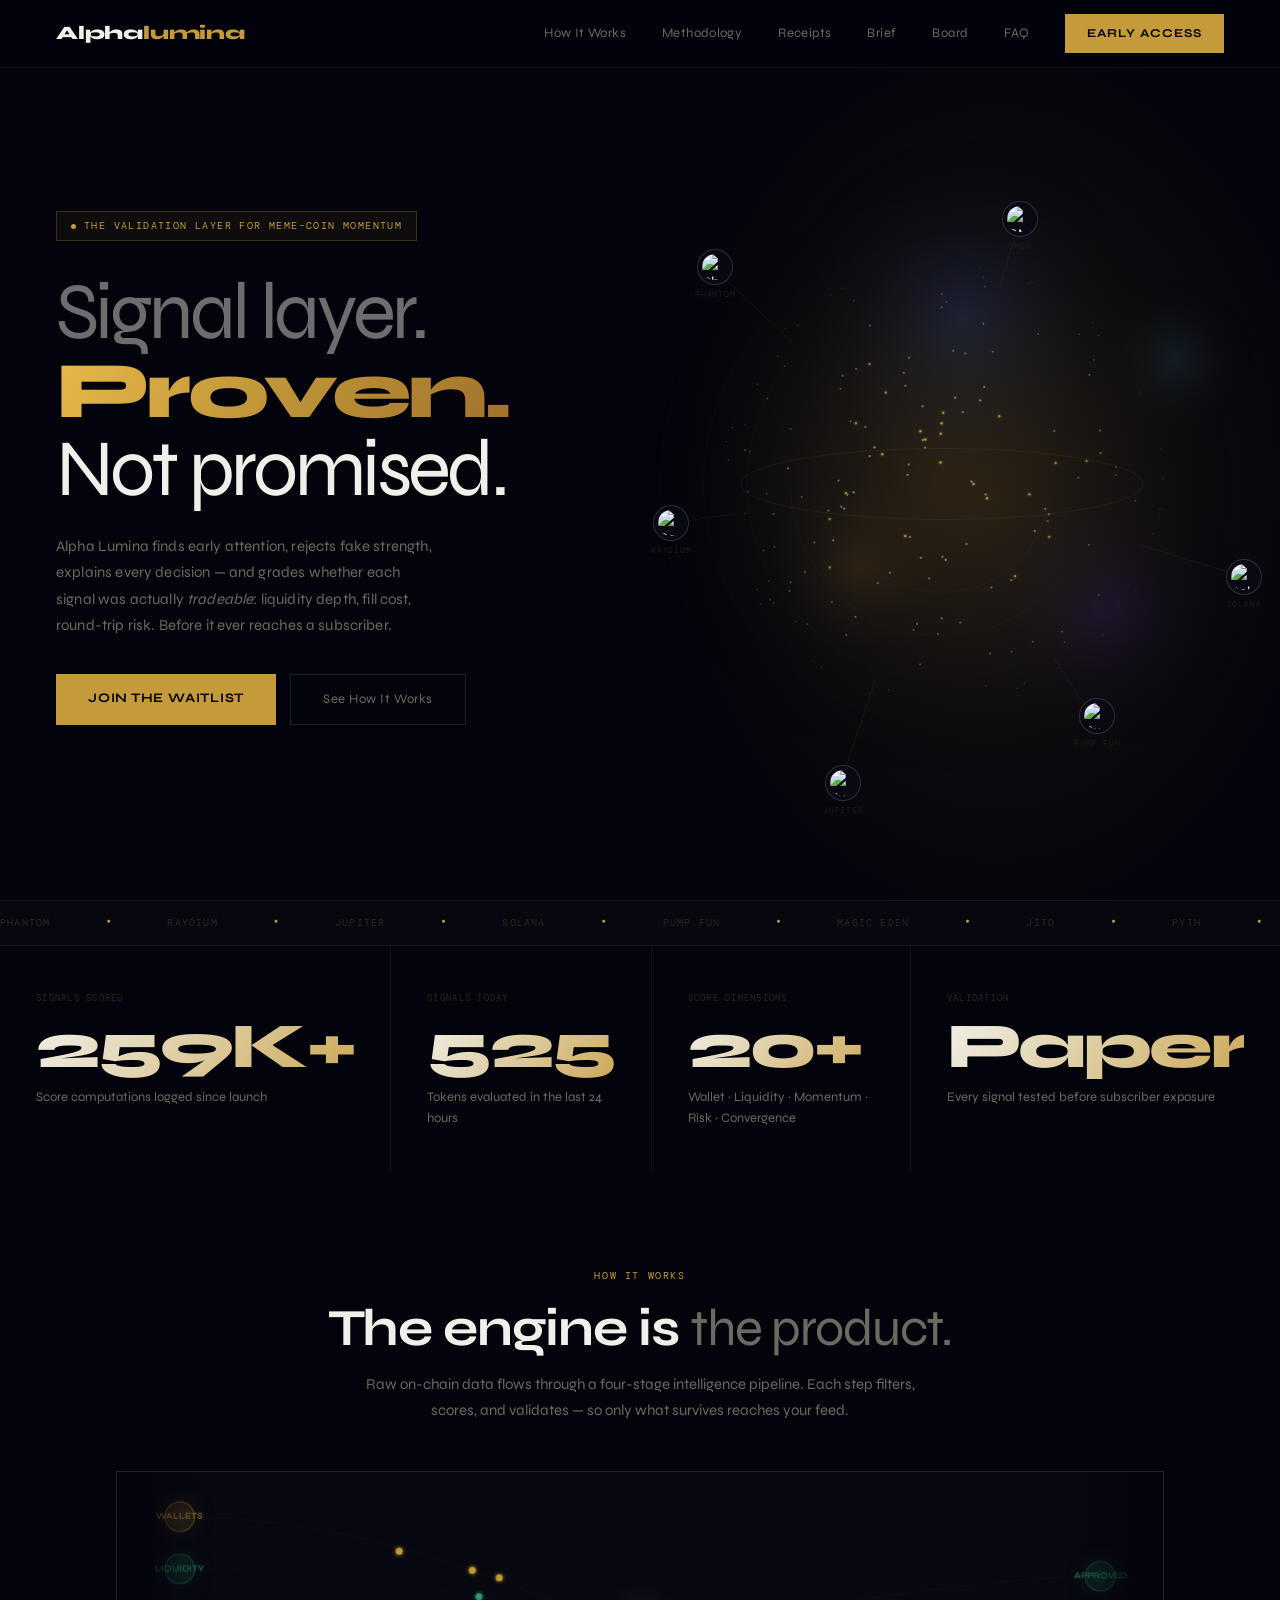
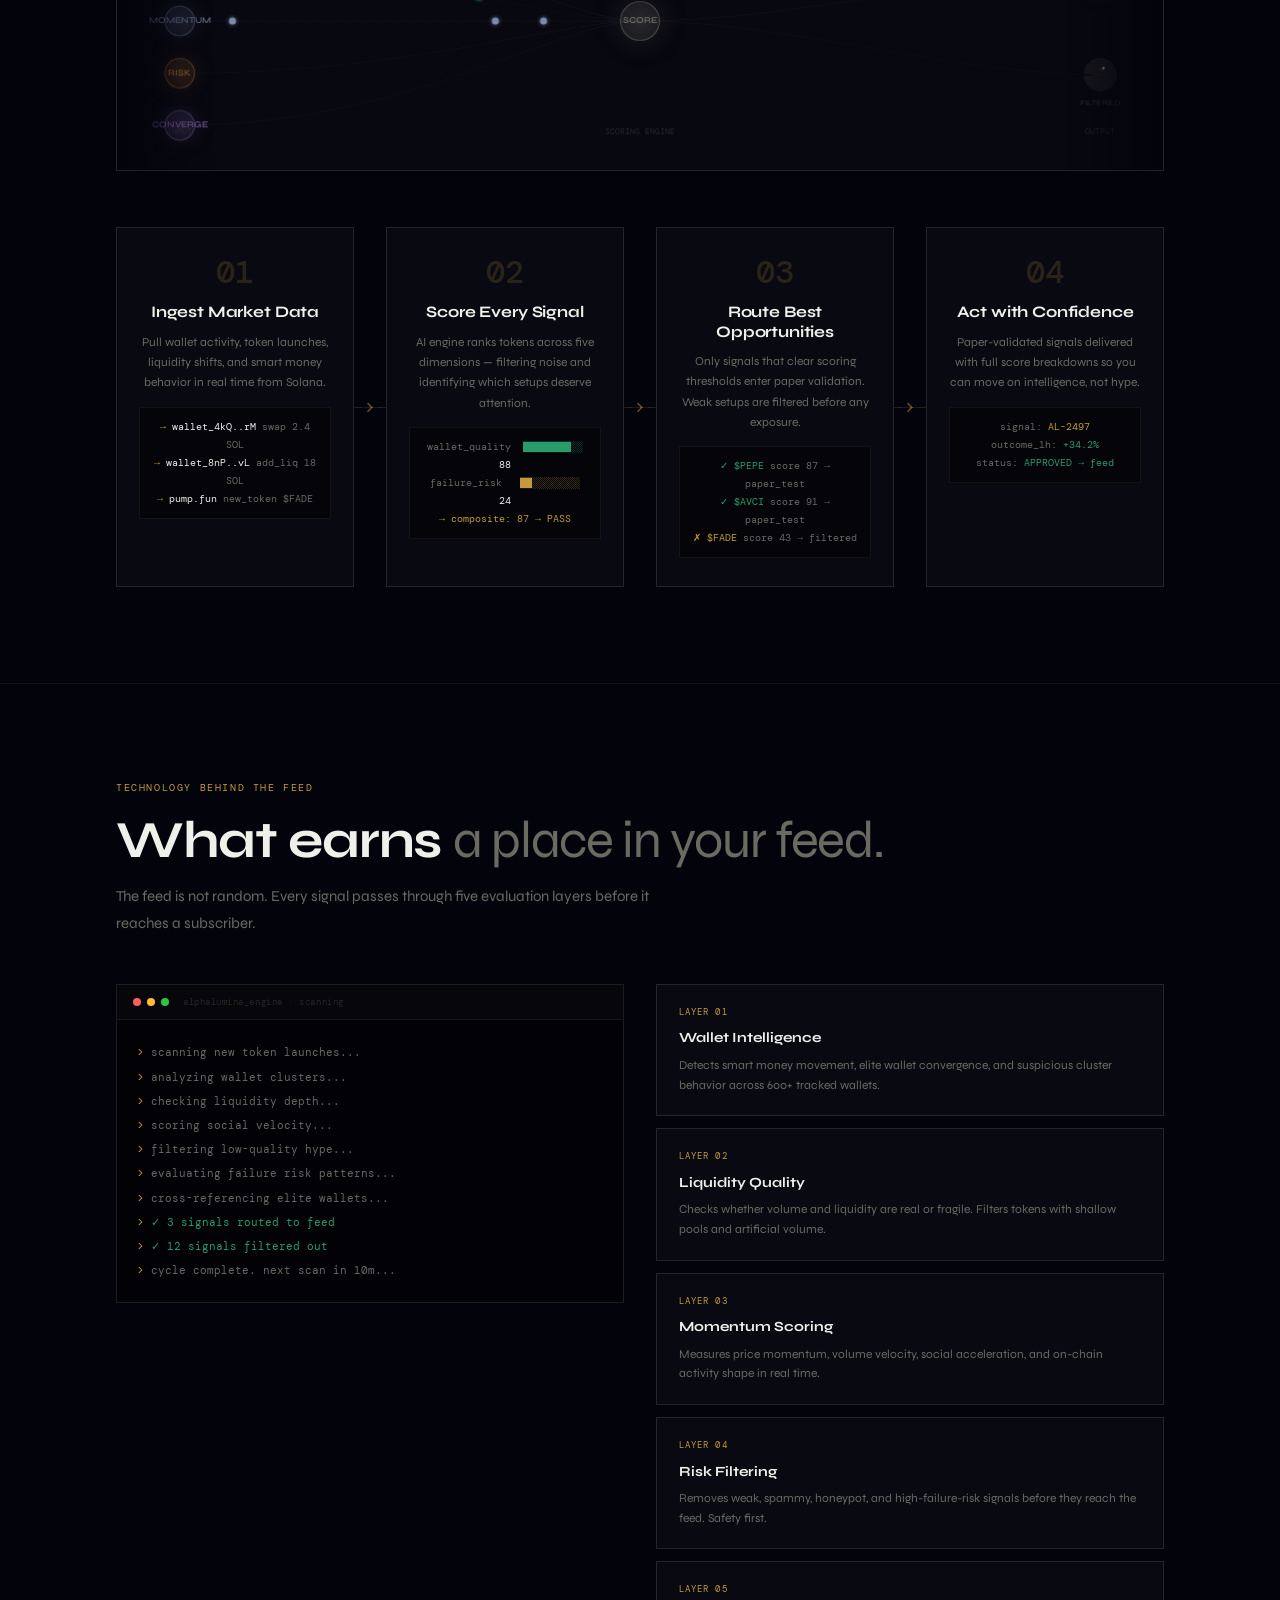
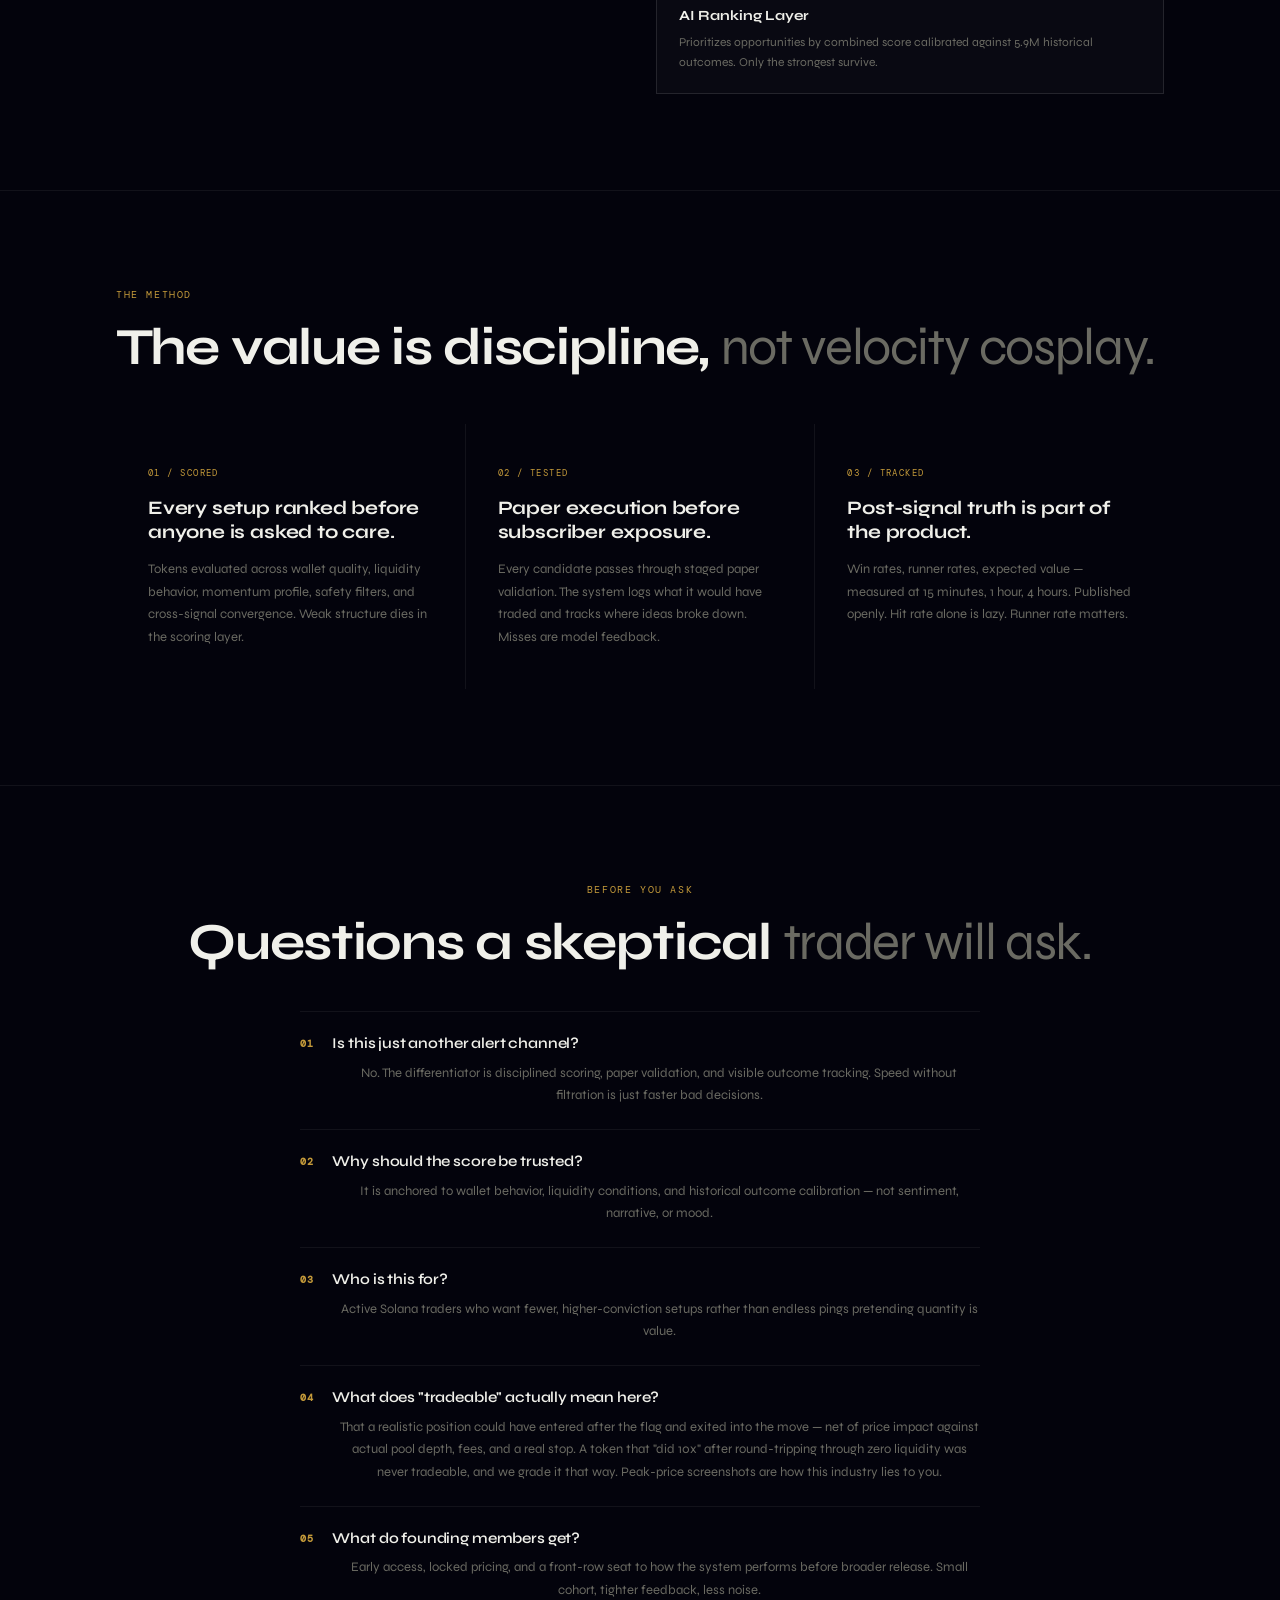
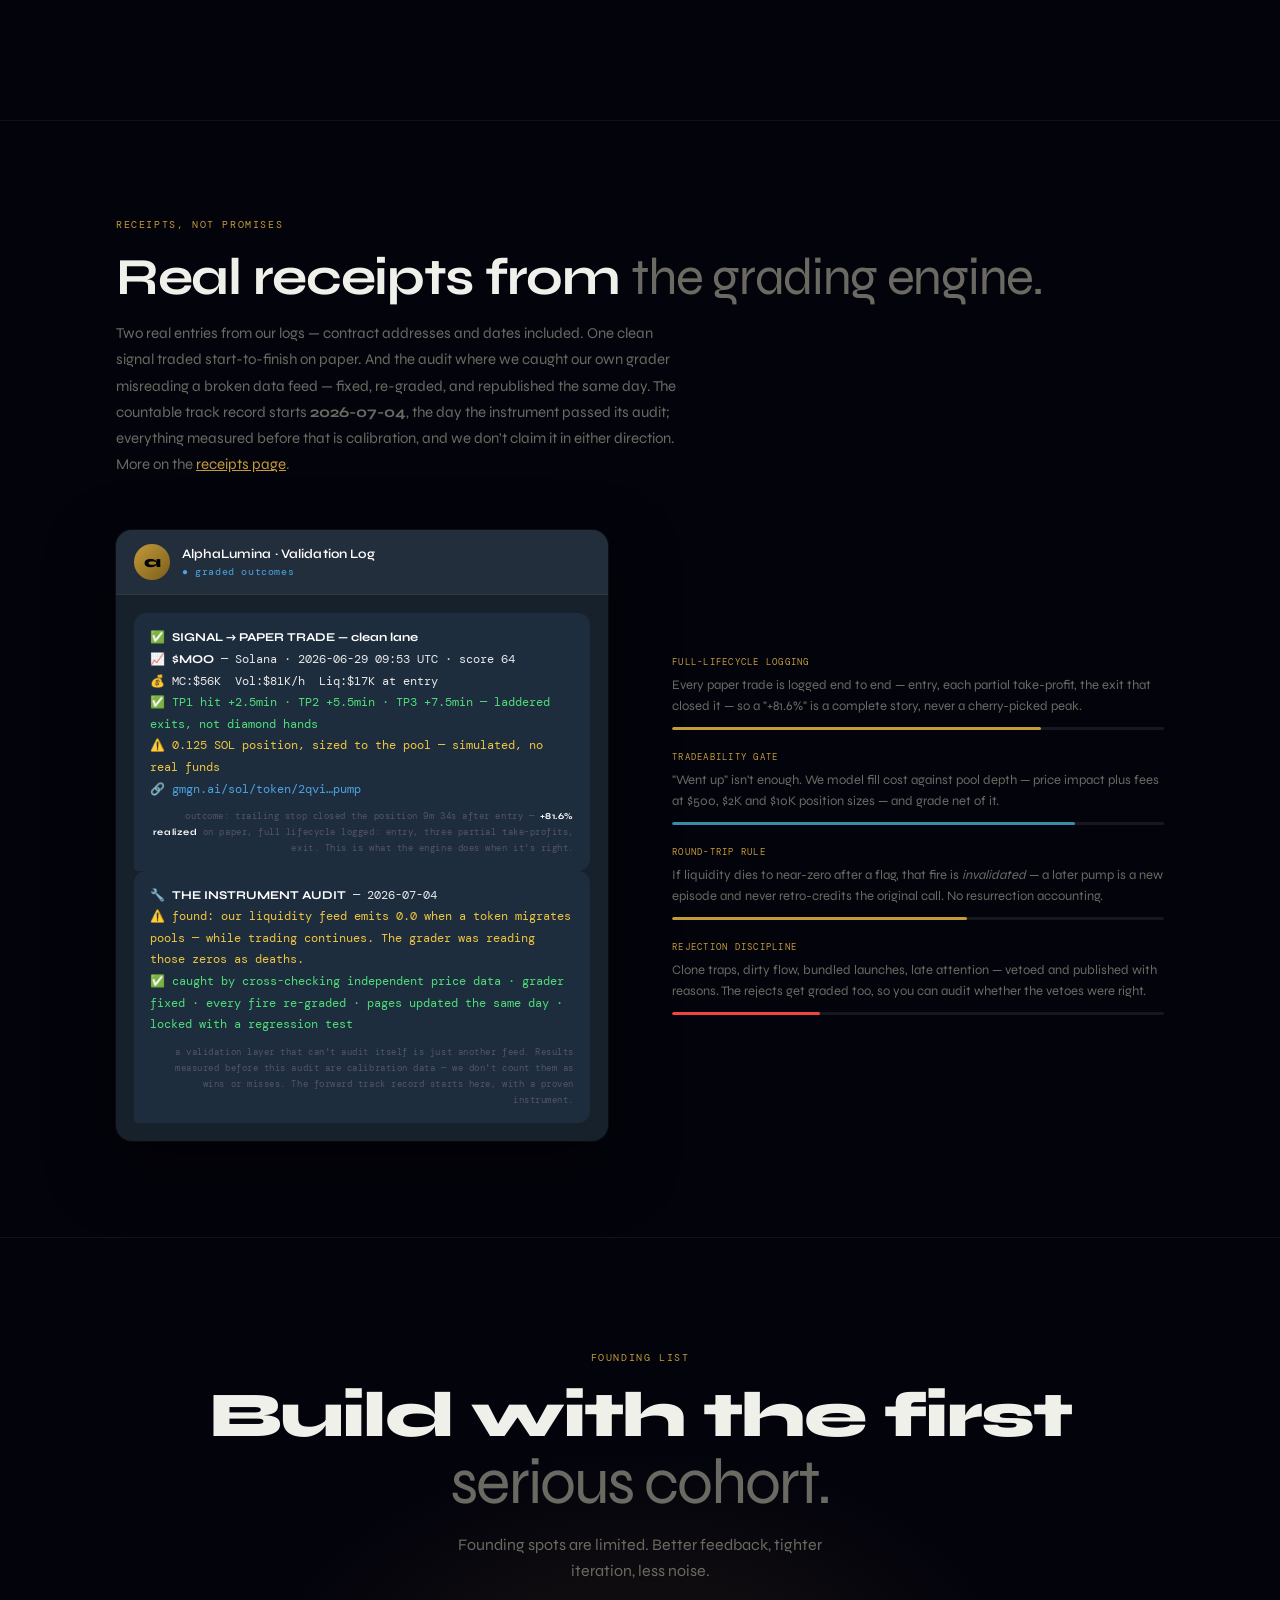
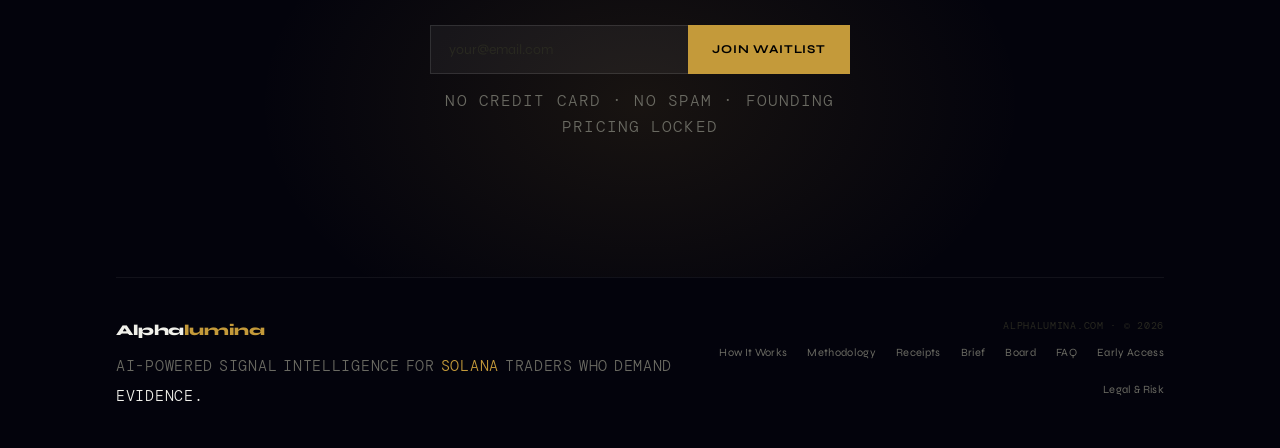
==== commit 8a68095f: "board: public performance board page (day/week/month, losers column) + sitewide nav link" ====
--- a/index.html
+++ b/index.html
@@ -262,6 +262,7 @@
     <a href="/methodology" class="nav-link">Methodology</a>
     <a href="/receipts" class="nav-link">Receipts</a>
     <a href="/brief" class="nav-link">Brief</a>
+    <a href="/board" class="nav-link">Board</a>
     <a href="/faq" class="nav-link">FAQ</a>
   </div>
   <div class="nav-right">
@@ -575,6 +576,7 @@
       <a href="/methodology" class="nav-link" style="font-size:11px">Methodology</a>
       <a href="/receipts" class="nav-link" style="font-size:11px">Receipts</a>
       <a href="/brief" class="nav-link" style="font-size:11px">Brief</a>
+      <a href="/board" class="nav-link" style="font-size:11px">Board</a>
       <a href="/faq" class="nav-link" style="font-size:11px">FAQ</a>
       <a href="/early-access" class="nav-link" style="font-size:11px">Early Access</a>
       <a href="/legal" class="nav-link" style="font-size:11px">Legal &amp; Risk</a>
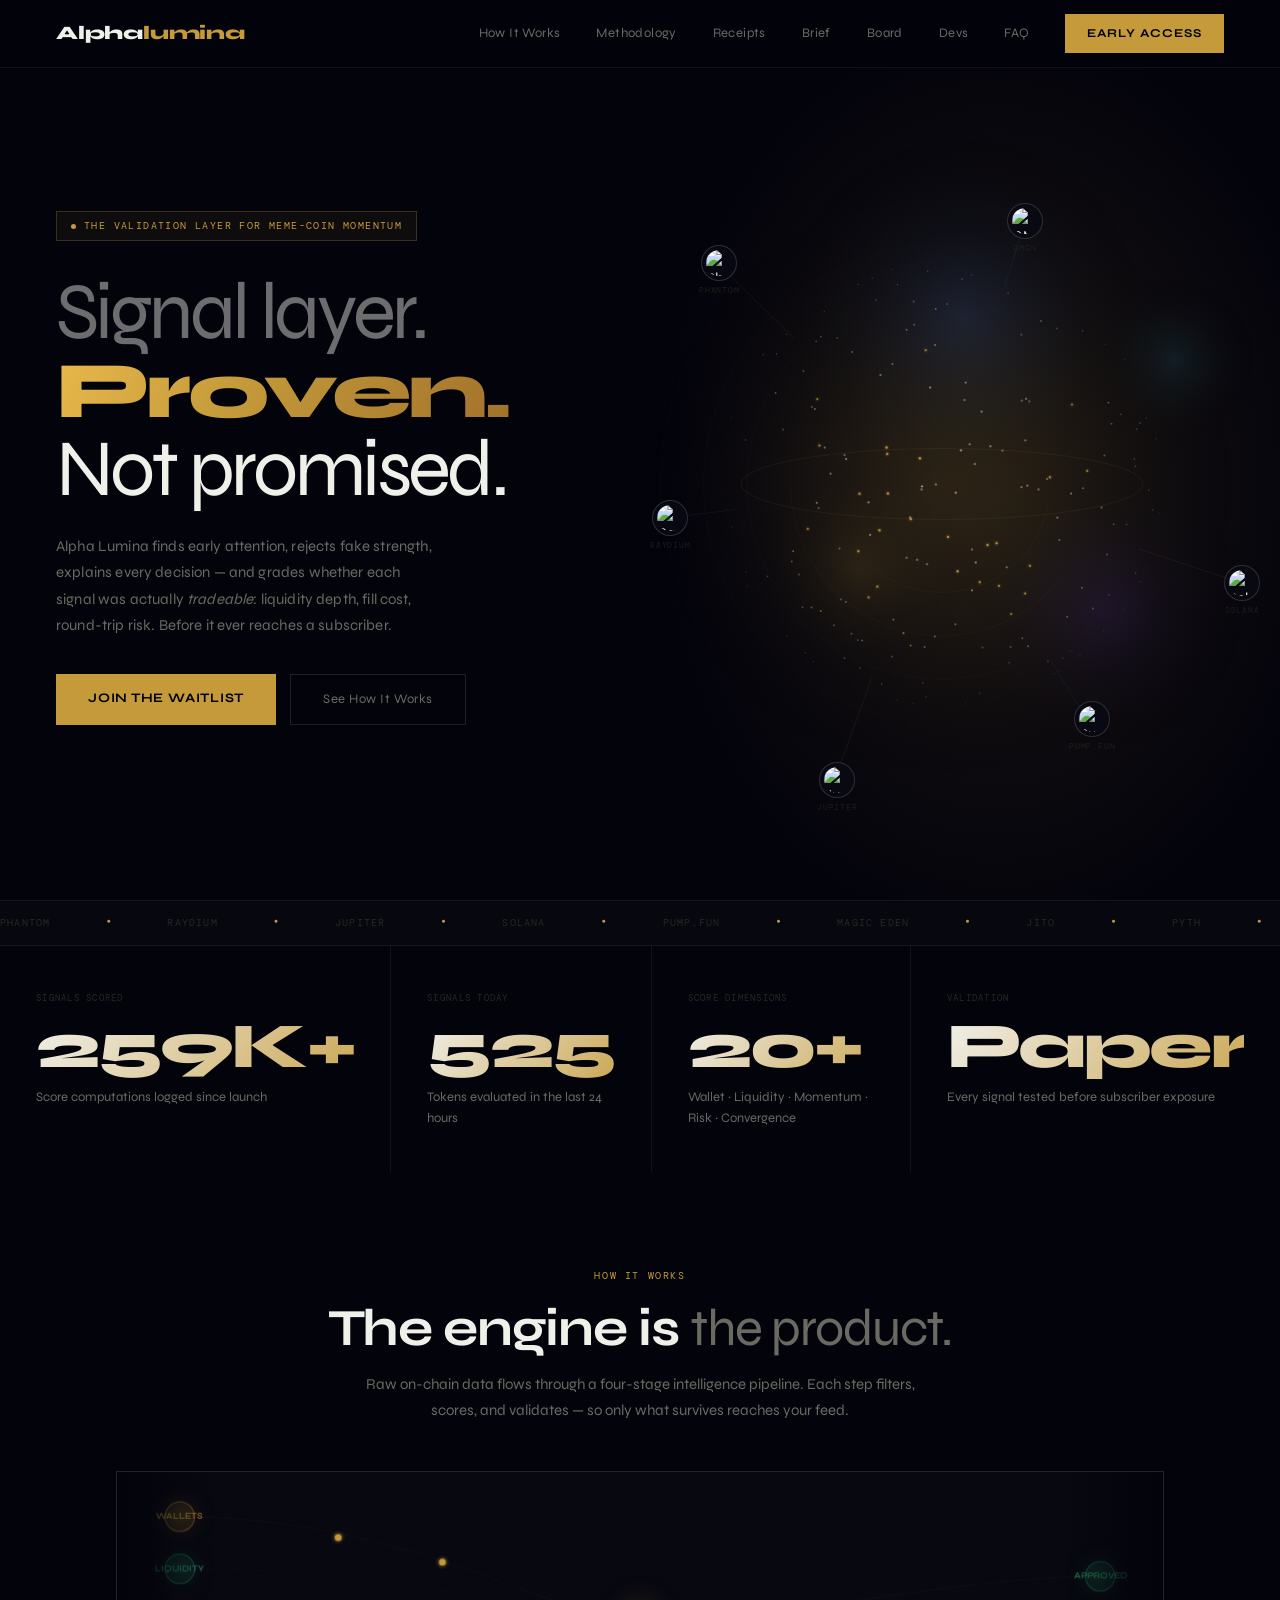
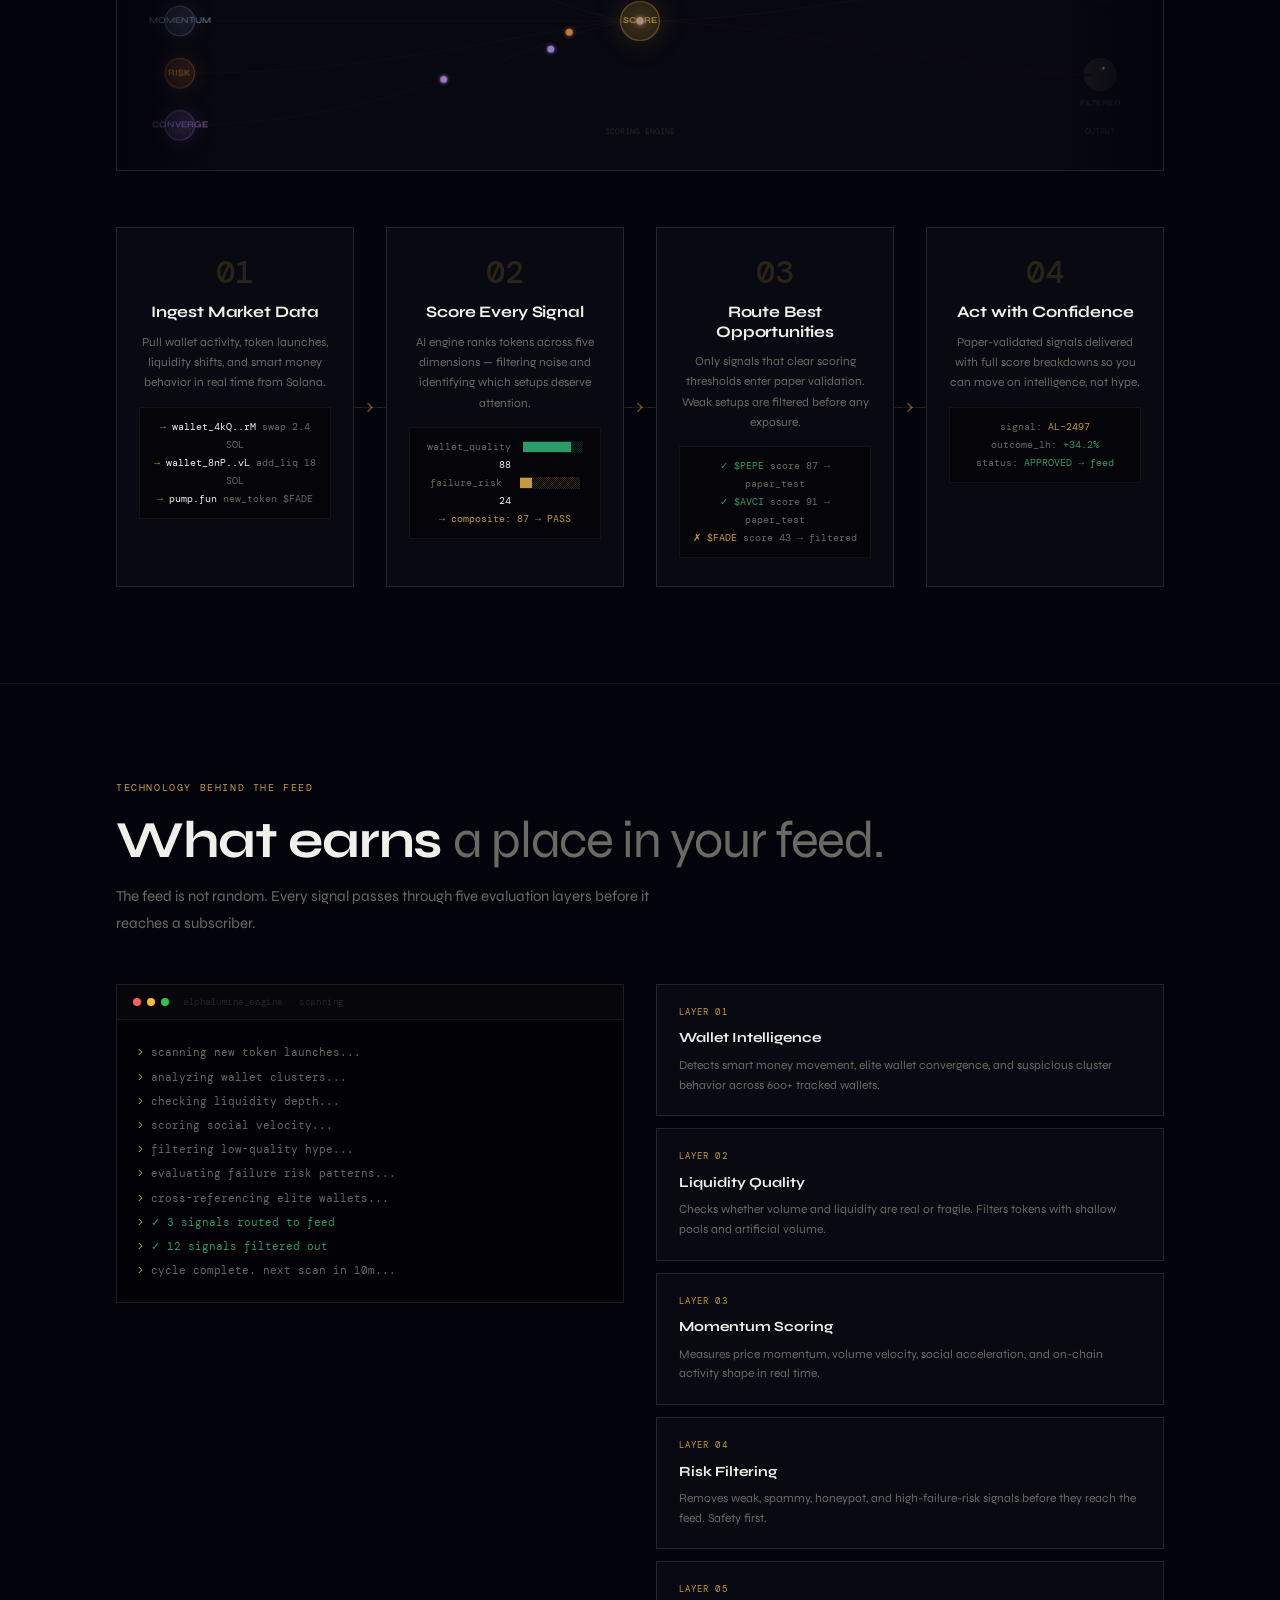
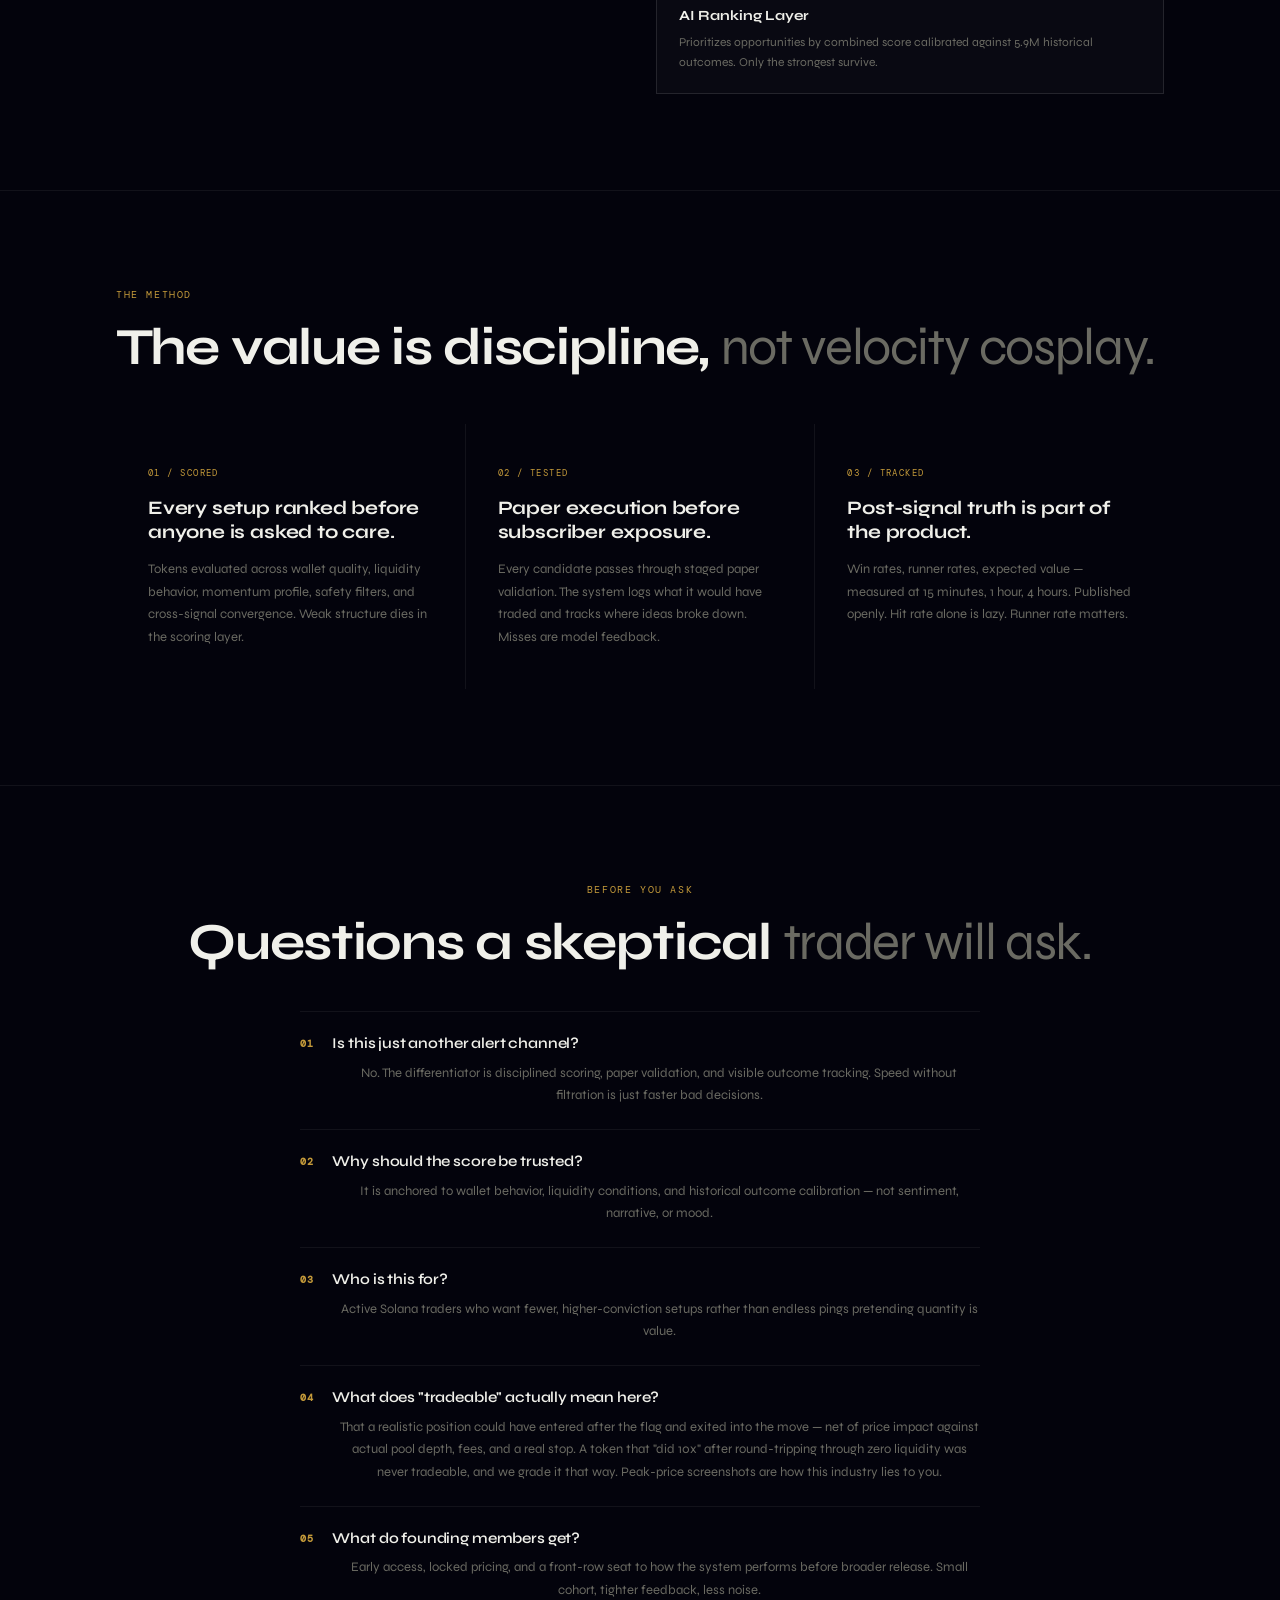
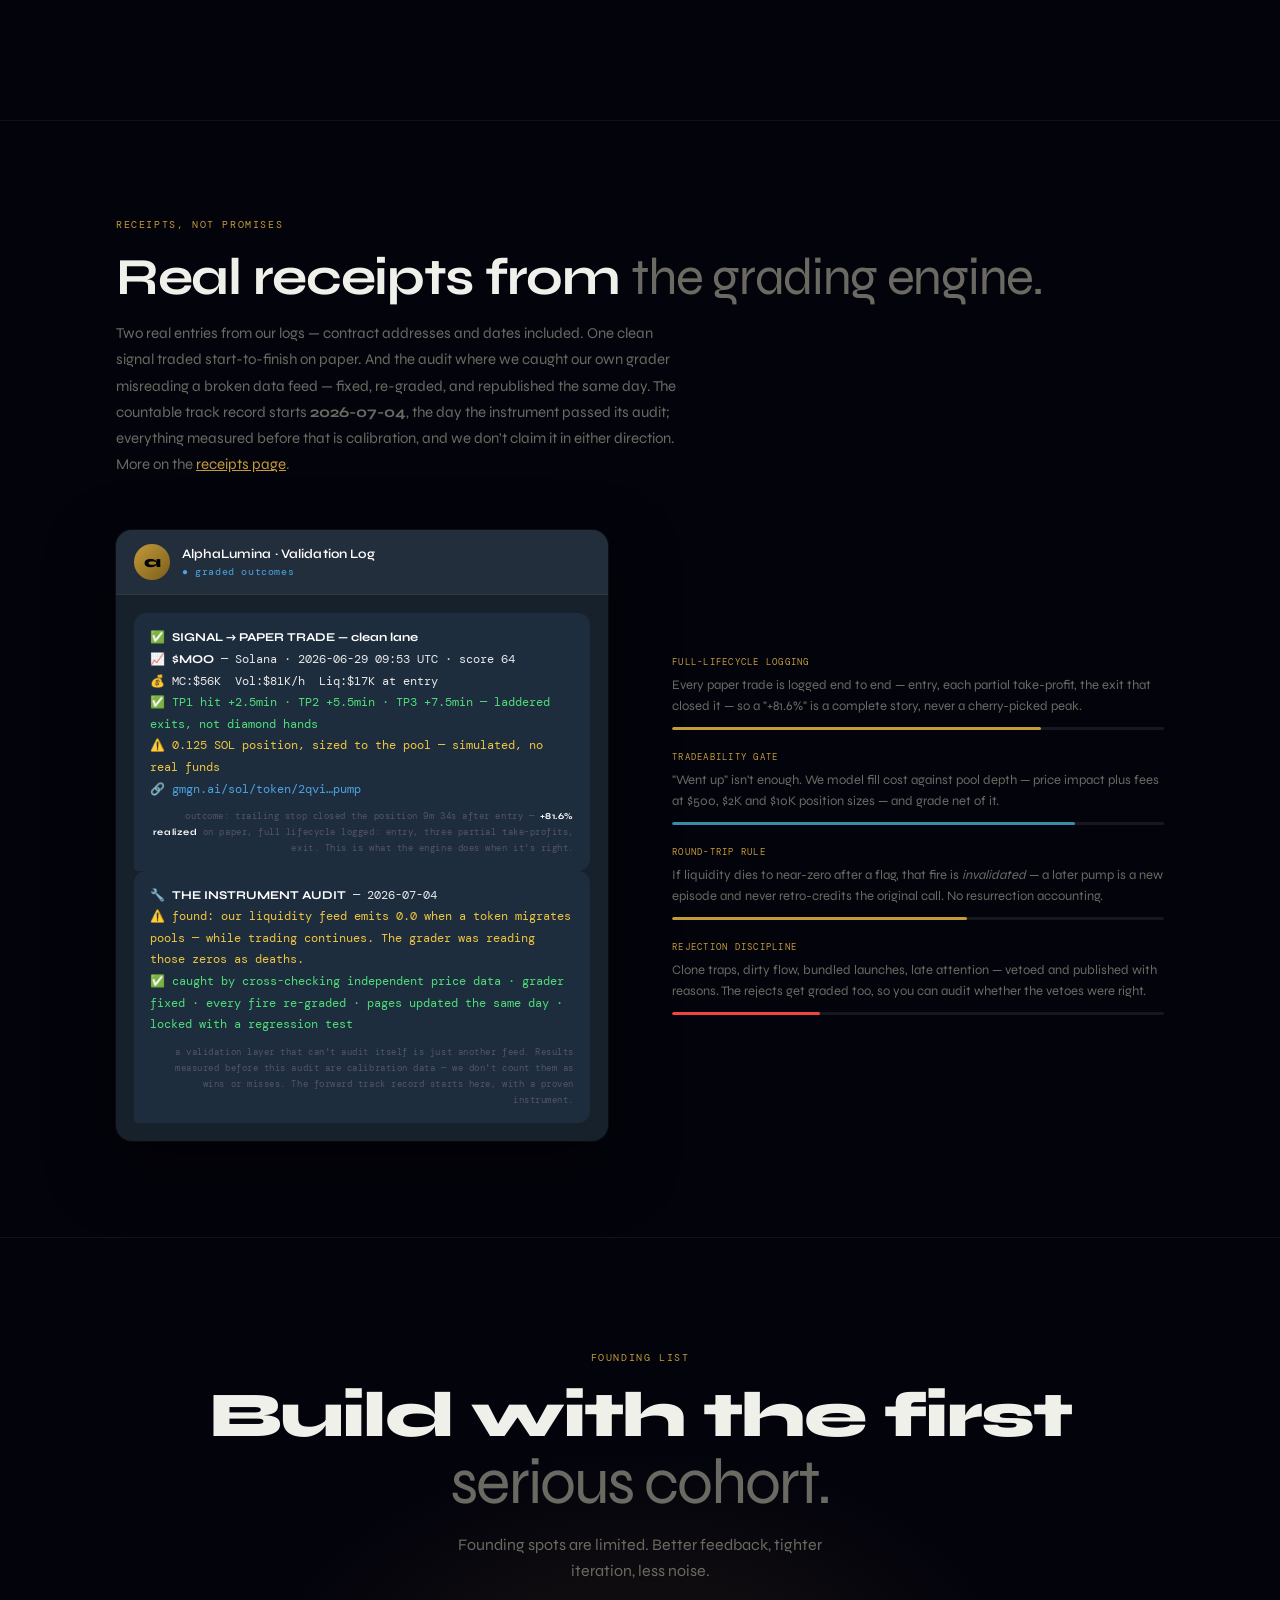
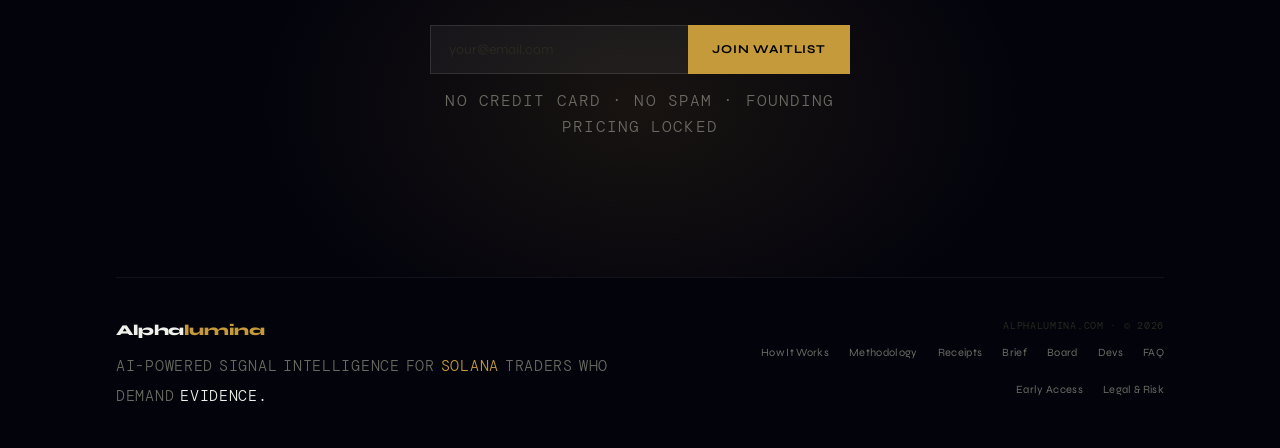
==== commit bf2b1b1f: "devs: Dev Reality page (launch industry, sell-timing/buyback norms, OOS persistence) + sitewide nav" ====
--- a/index.html
+++ b/index.html
@@ -263,6 +263,7 @@
     <a href="/receipts" class="nav-link">Receipts</a>
     <a href="/brief" class="nav-link">Brief</a>
     <a href="/board" class="nav-link">Board</a>
+    <a href="/devs" class="nav-link">Devs</a>
     <a href="/faq" class="nav-link">FAQ</a>
   </div>
   <div class="nav-right">
@@ -577,6 +578,7 @@
       <a href="/receipts" class="nav-link" style="font-size:11px">Receipts</a>
       <a href="/brief" class="nav-link" style="font-size:11px">Brief</a>
       <a href="/board" class="nav-link" style="font-size:11px">Board</a>
+      <a href="/devs" class="nav-link" style="font-size:11px">Devs</a>
       <a href="/faq" class="nav-link" style="font-size:11px">FAQ</a>
       <a href="/early-access" class="nav-link" style="font-size:11px">Early Access</a>
       <a href="/legal" class="nav-link" style="font-size:11px">Legal &amp; Risk</a>
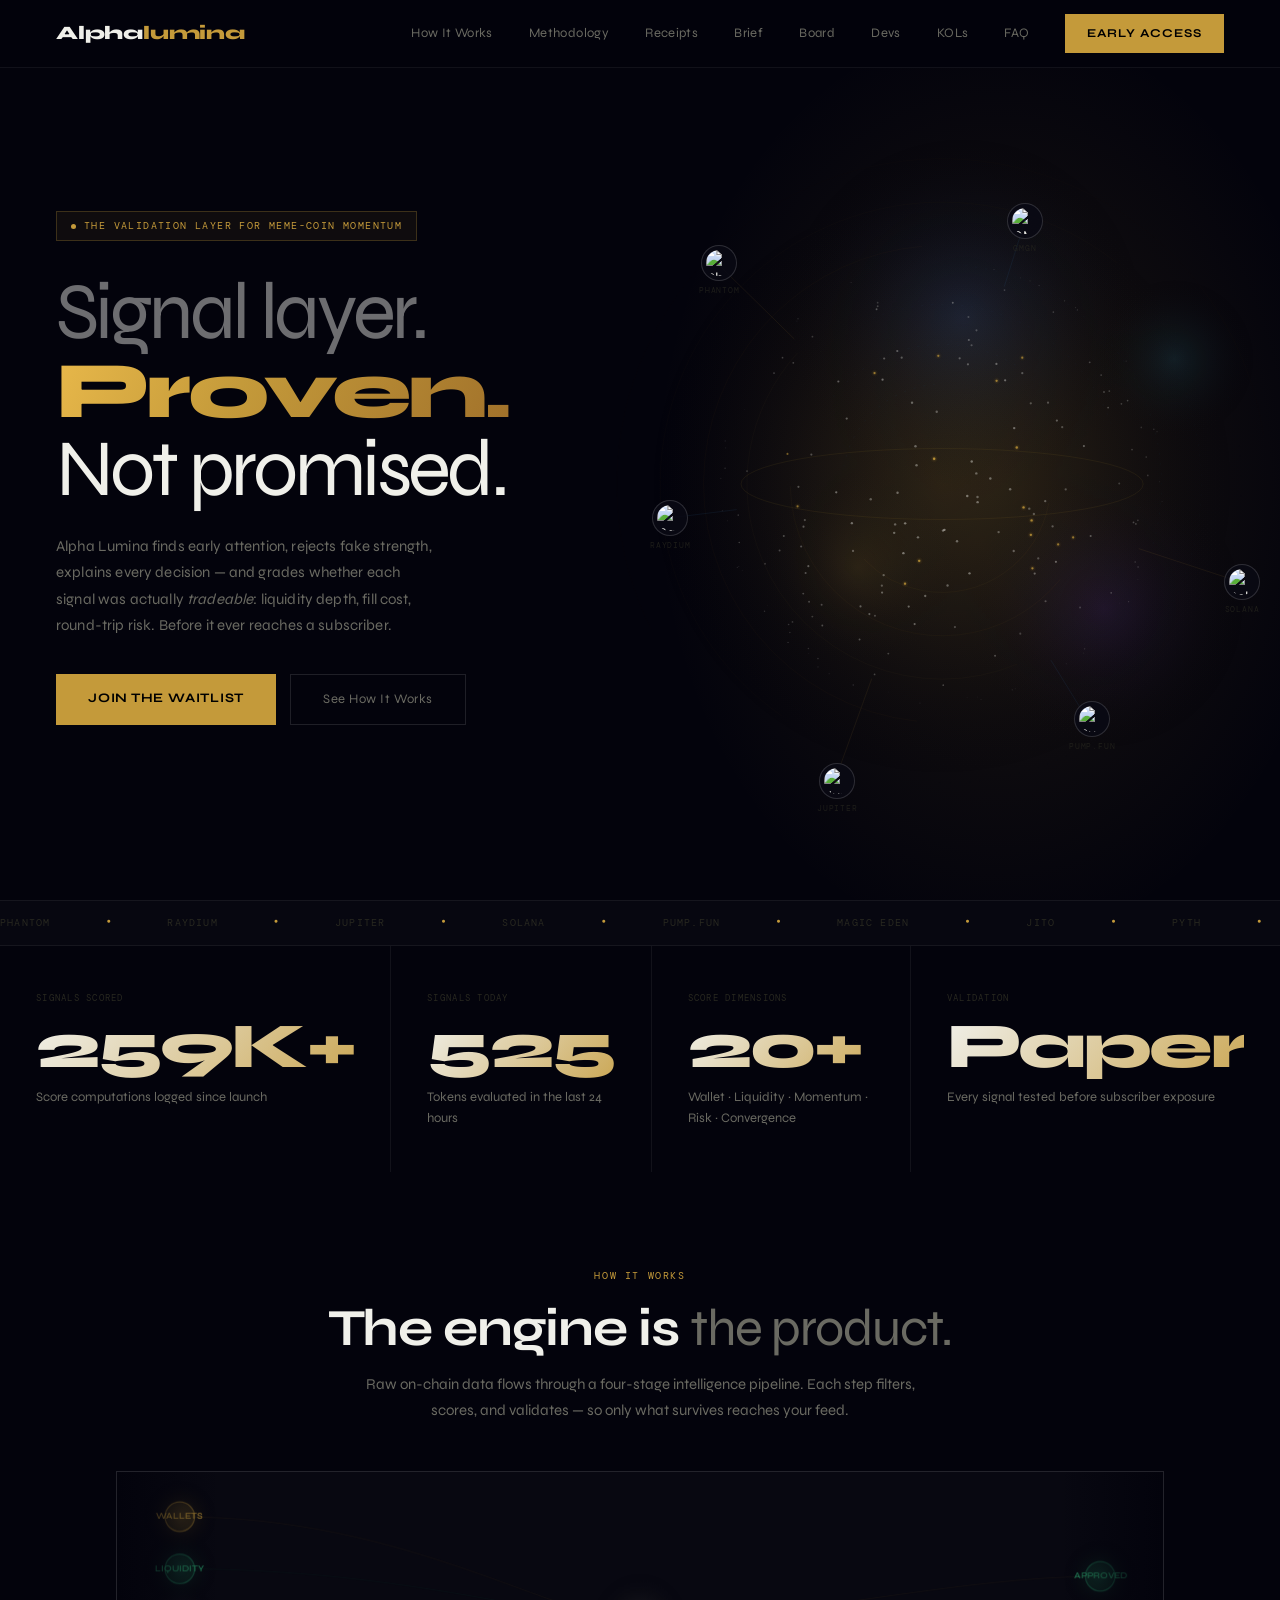
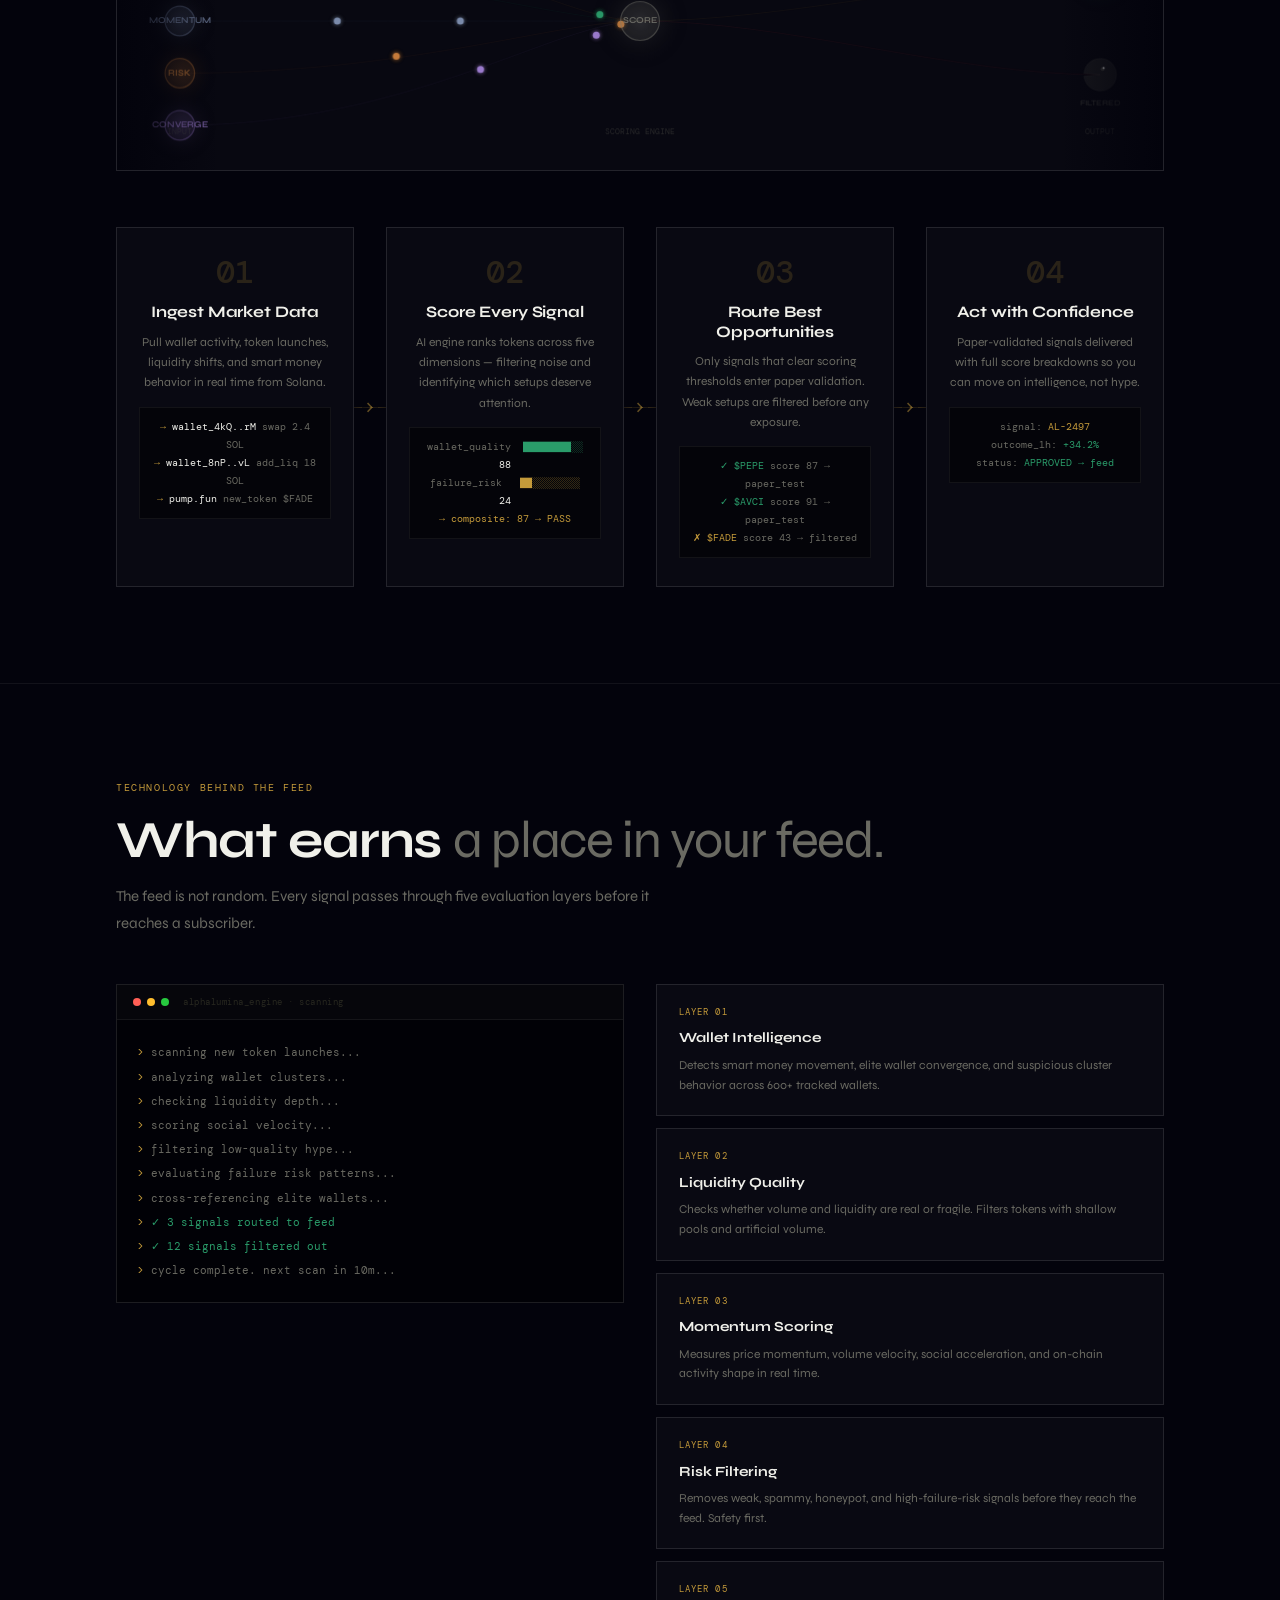
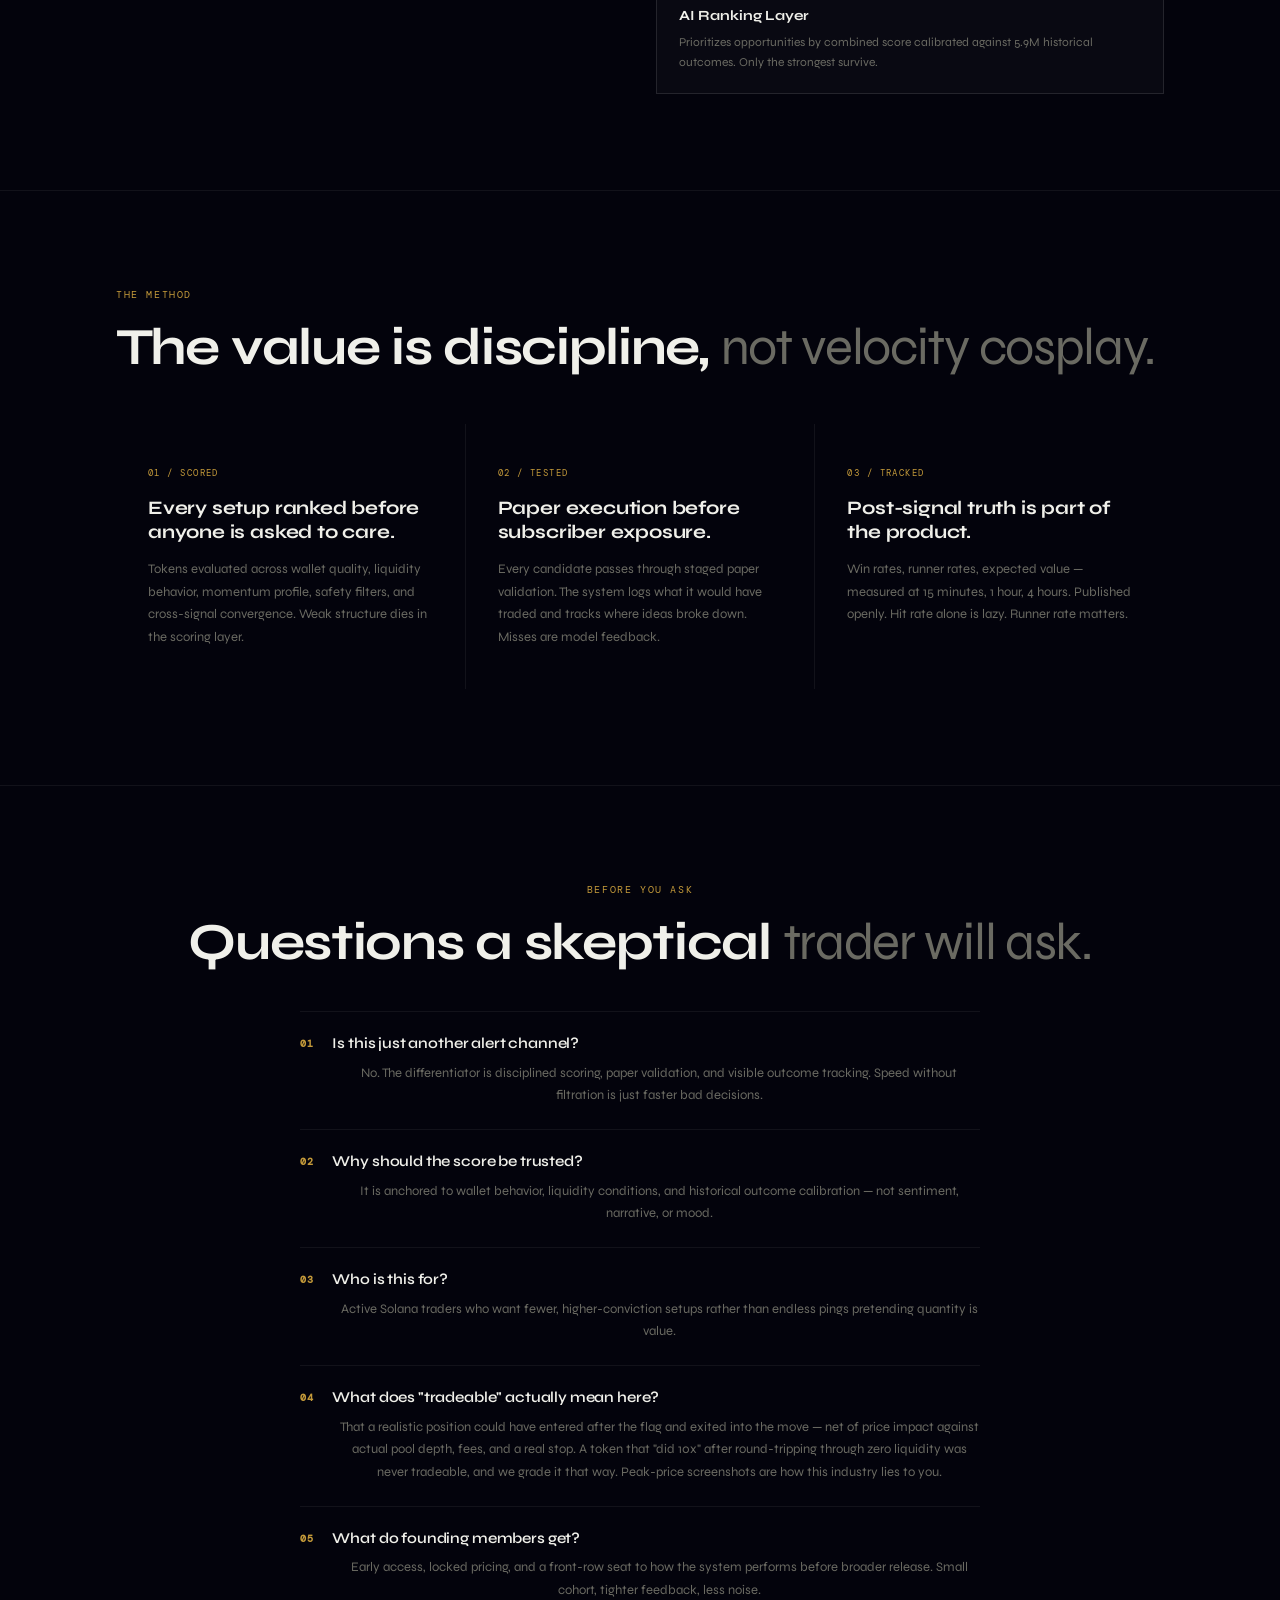
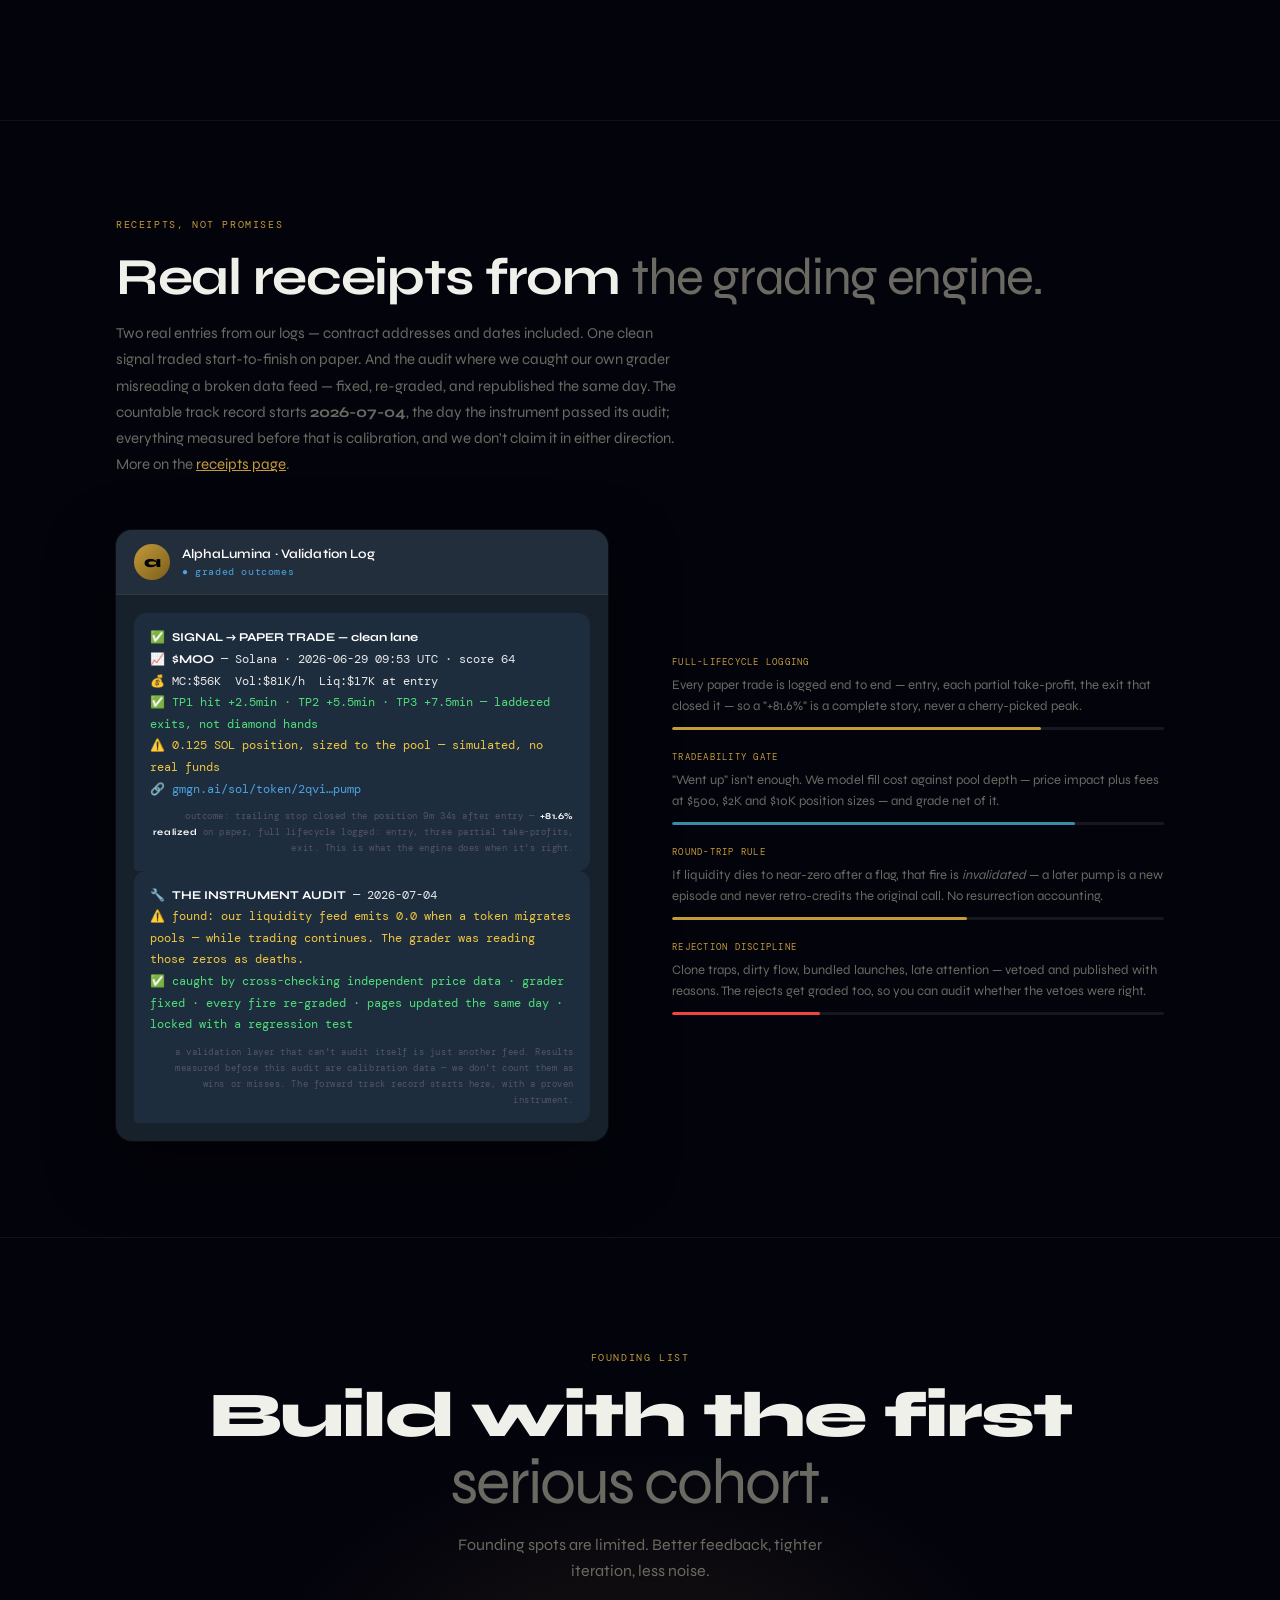
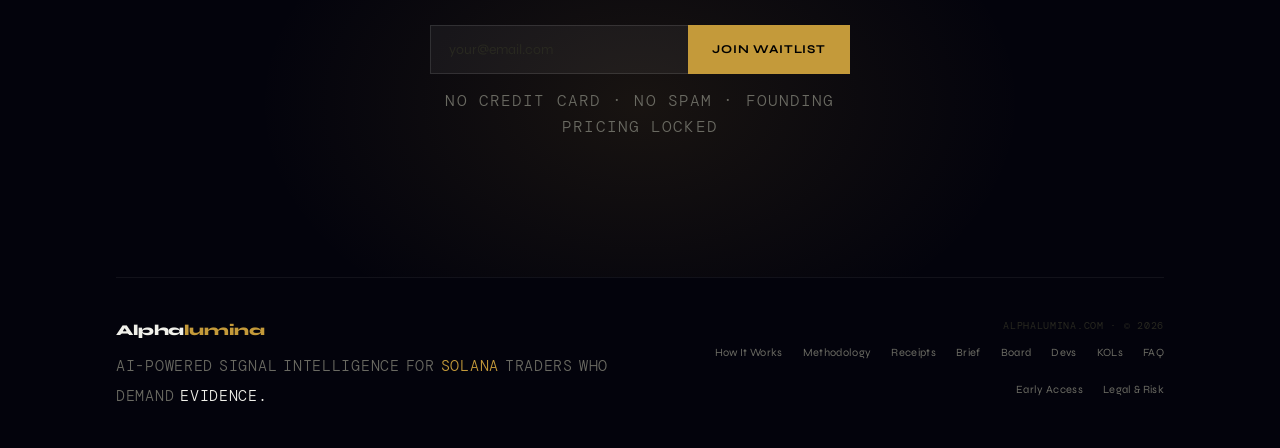
==== commit a199fead: "kols: KOL Reality page (146 wallets, realized-flows scorecards, no-persistence finding) + sitewide n" ====
--- a/index.html
+++ b/index.html
@@ -264,6 +264,7 @@
     <a href="/brief" class="nav-link">Brief</a>
     <a href="/board" class="nav-link">Board</a>
     <a href="/devs" class="nav-link">Devs</a>
+    <a href="/kols" class="nav-link">KOLs</a>
     <a href="/faq" class="nav-link">FAQ</a>
   </div>
   <div class="nav-right">
@@ -579,6 +580,7 @@
       <a href="/brief" class="nav-link" style="font-size:11px">Brief</a>
       <a href="/board" class="nav-link" style="font-size:11px">Board</a>
       <a href="/devs" class="nav-link" style="font-size:11px">Devs</a>
+      <a href="/kols" class="nav-link" style="font-size:11px">KOLs</a>
       <a href="/faq" class="nav-link" style="font-size:11px">FAQ</a>
       <a href="/early-access" class="nav-link" style="font-size:11px">Early Access</a>
       <a href="/legal" class="nav-link" style="font-size:11px">Legal &amp; Risk</a>
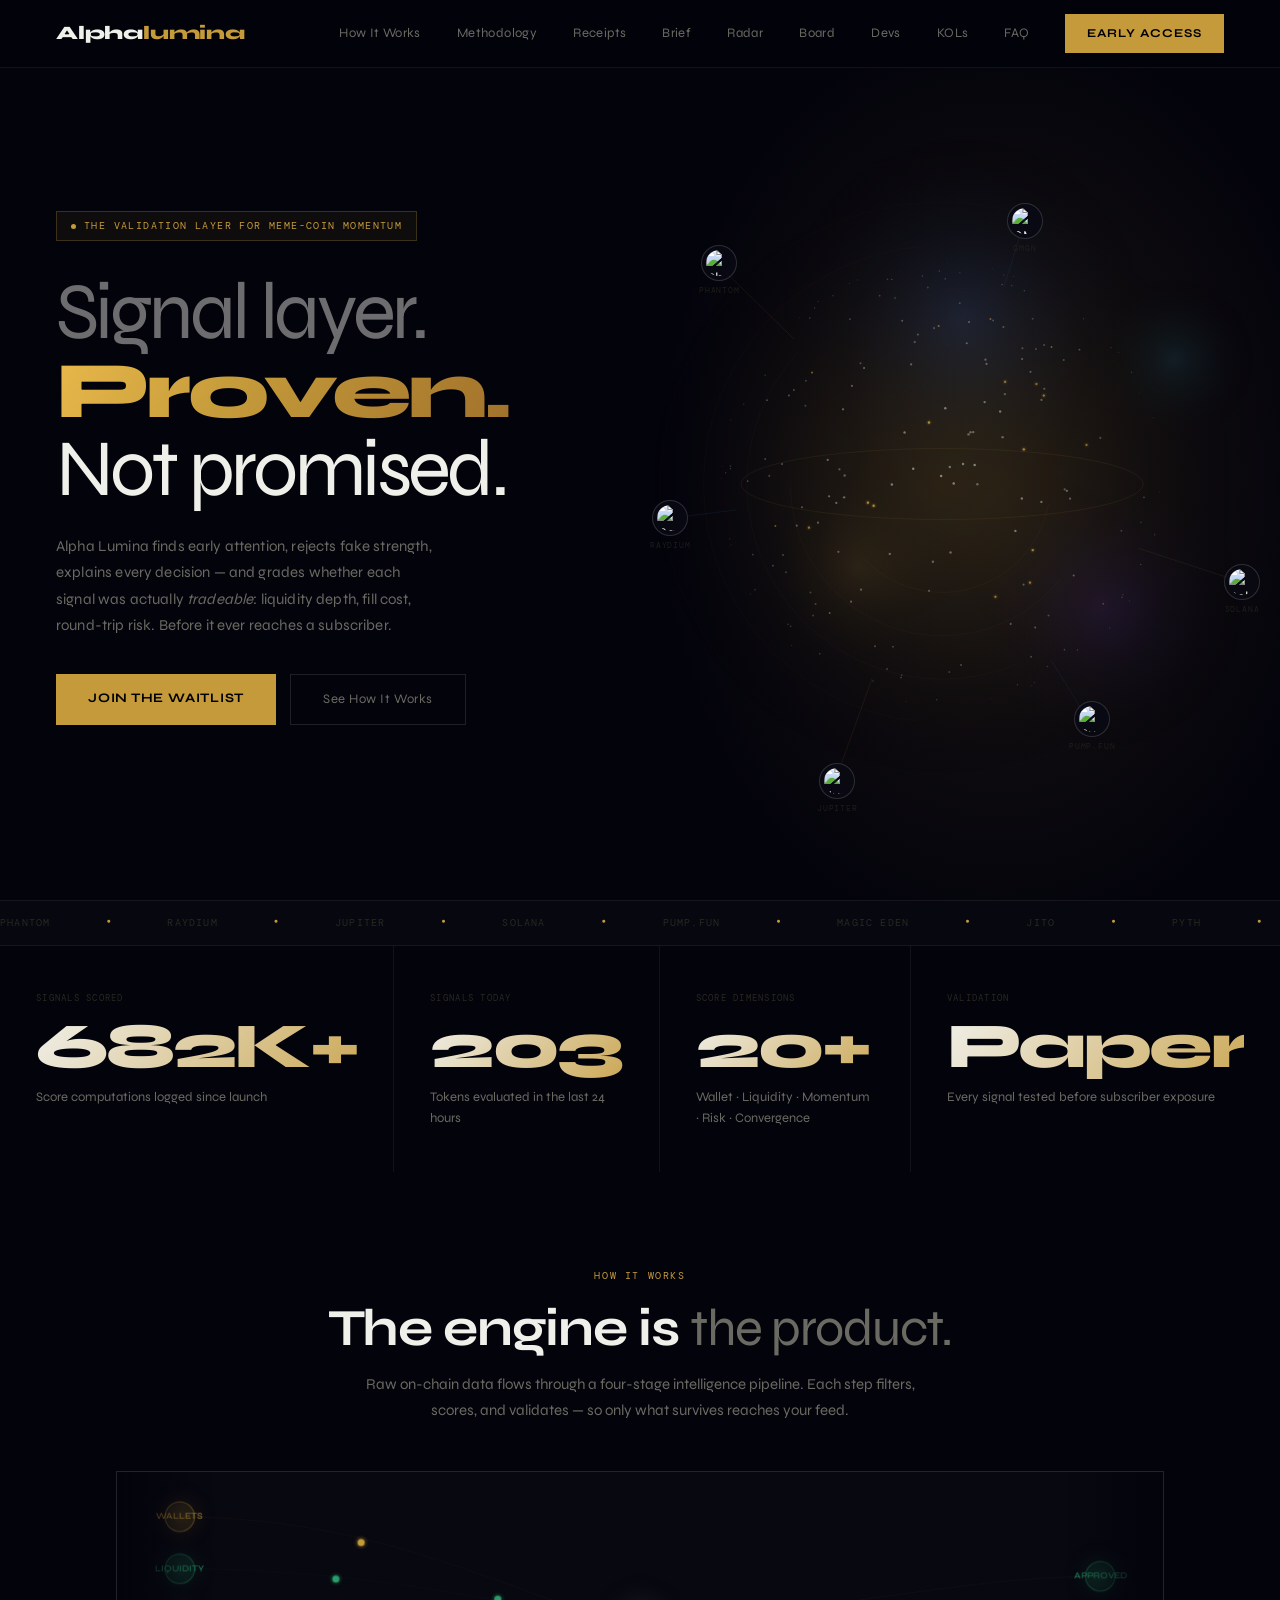
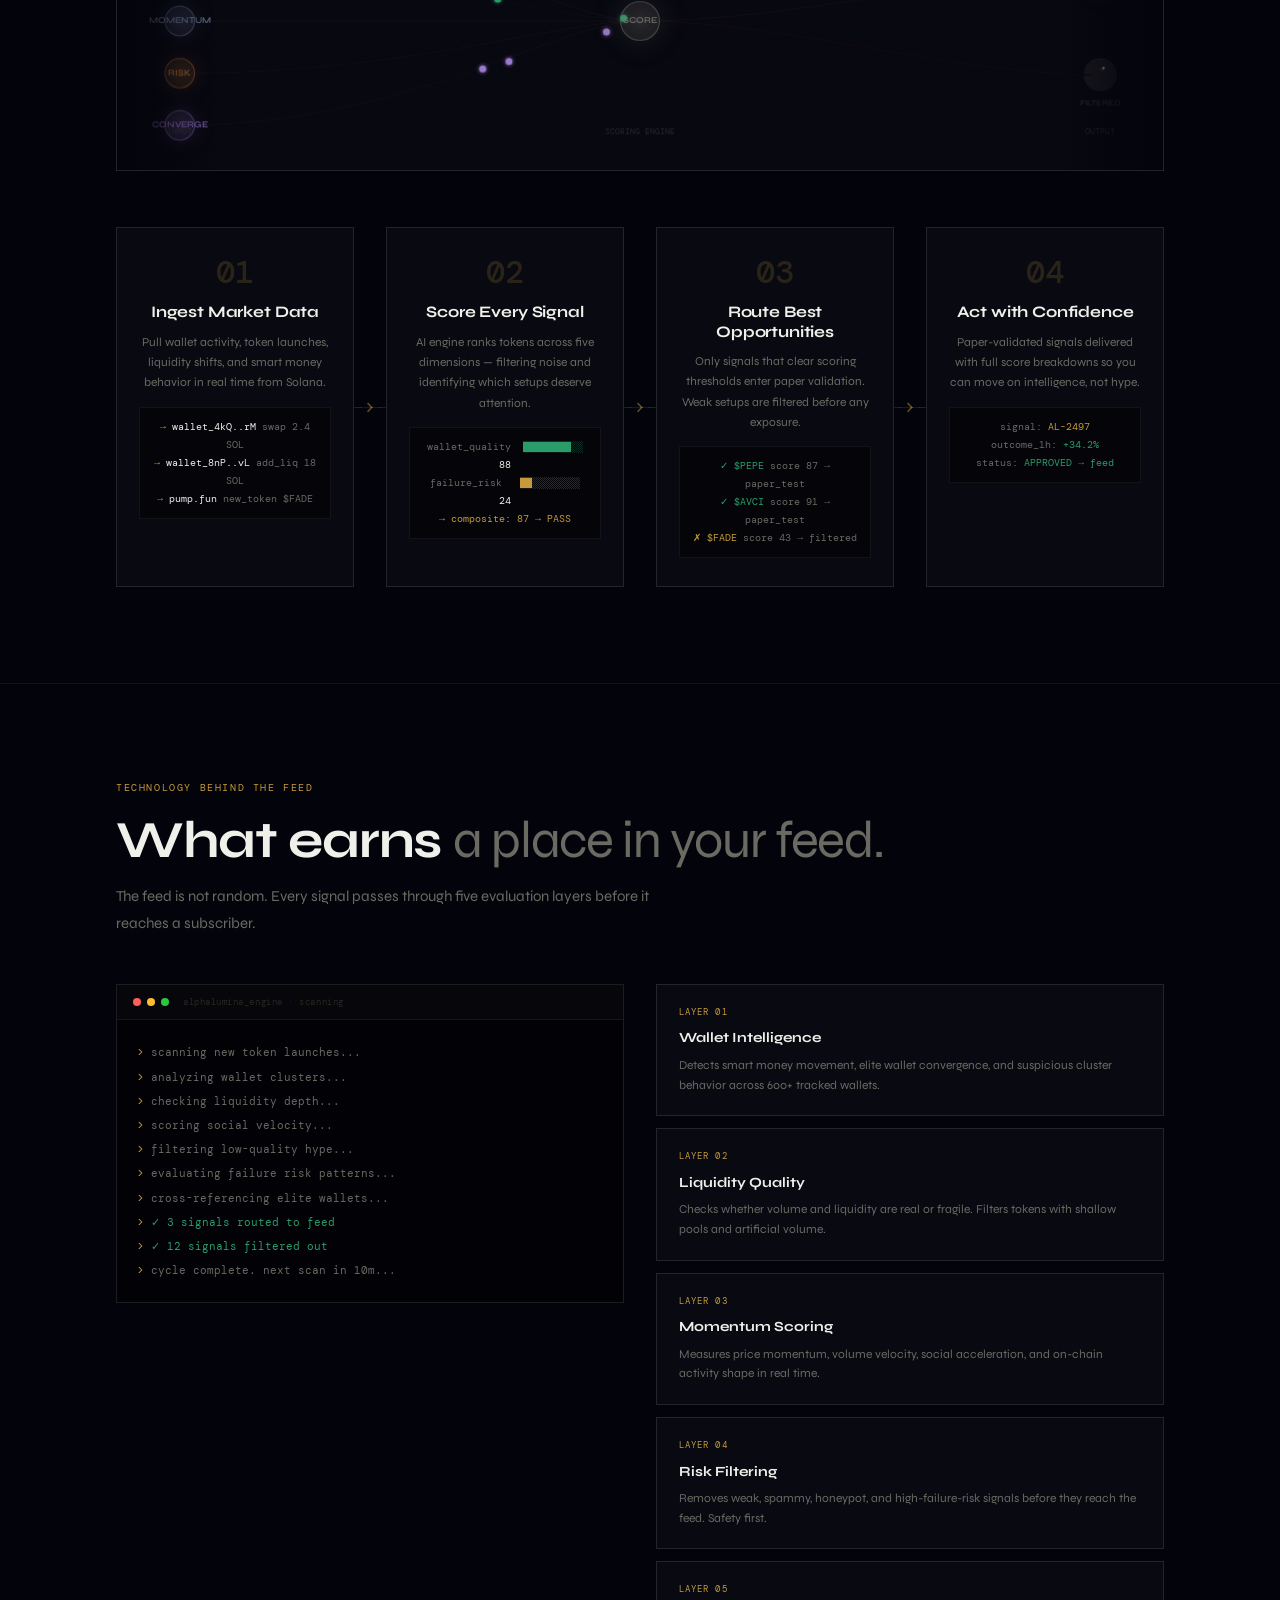
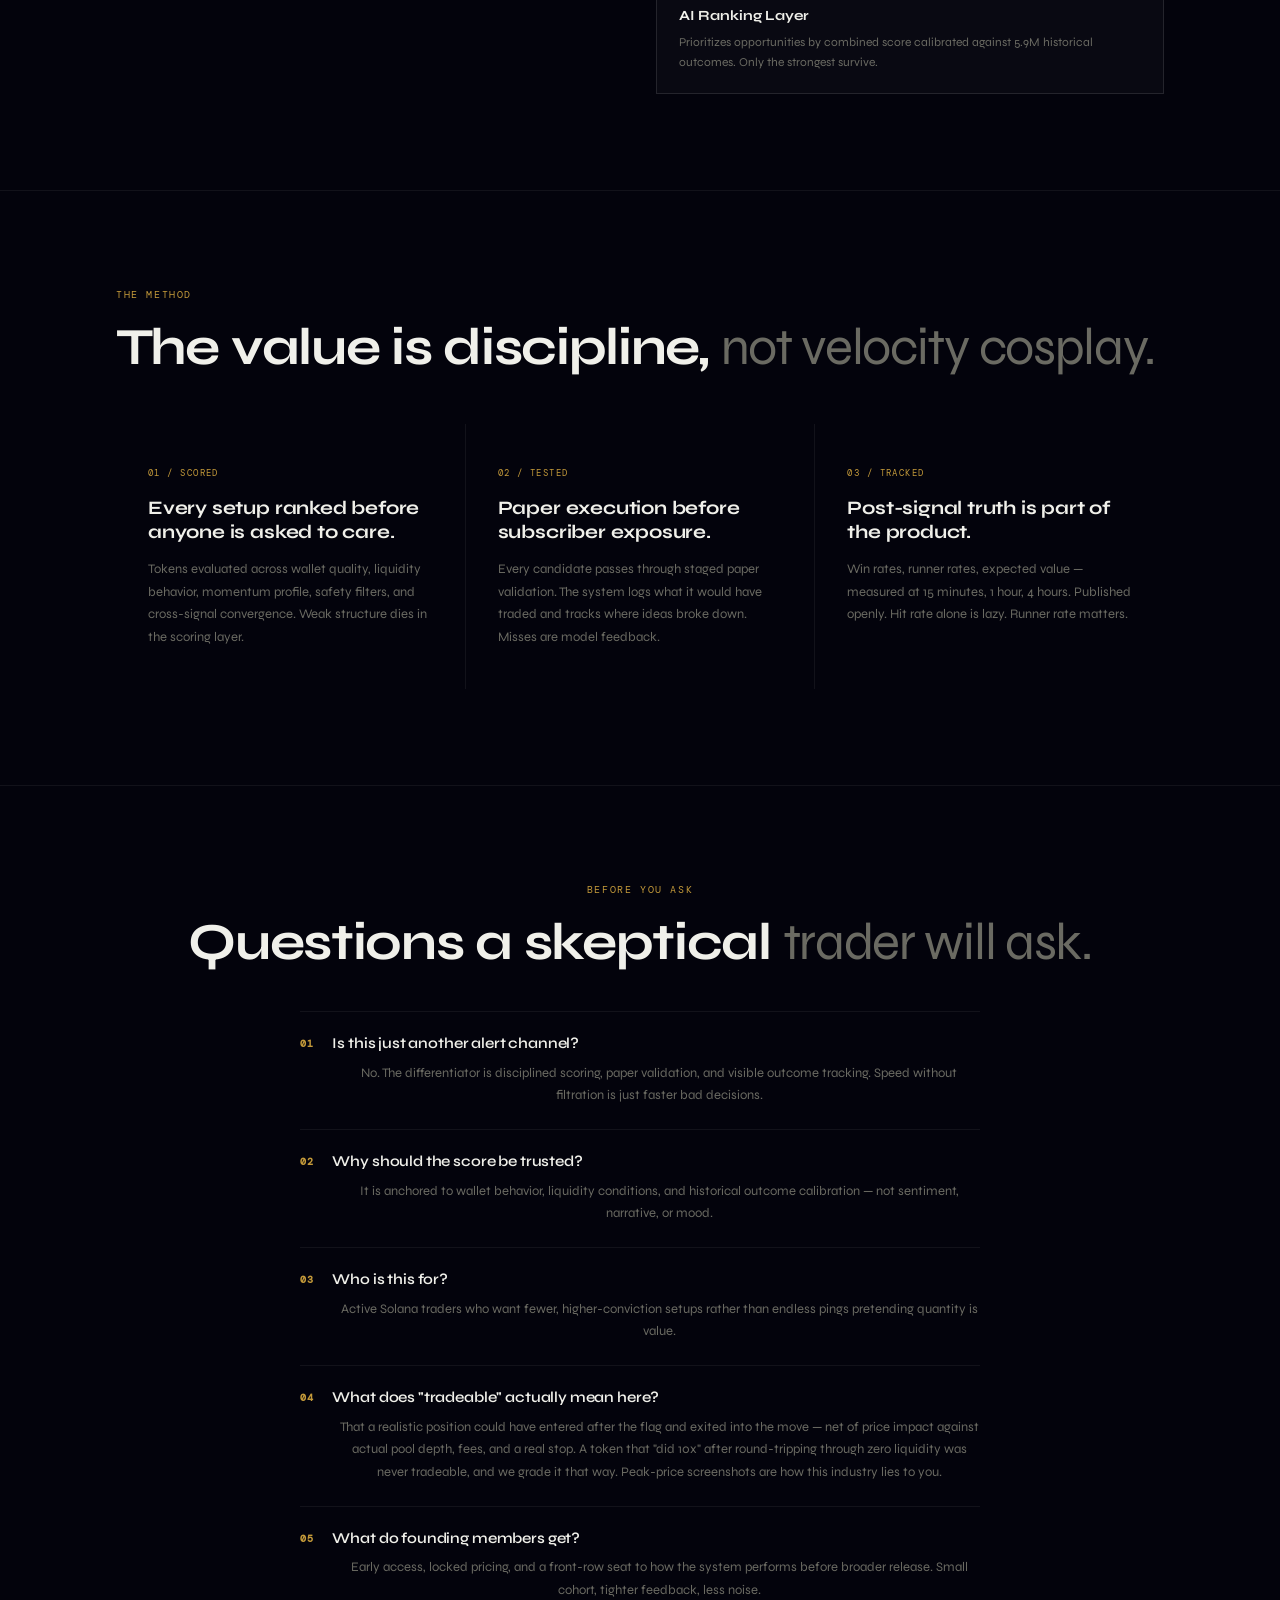
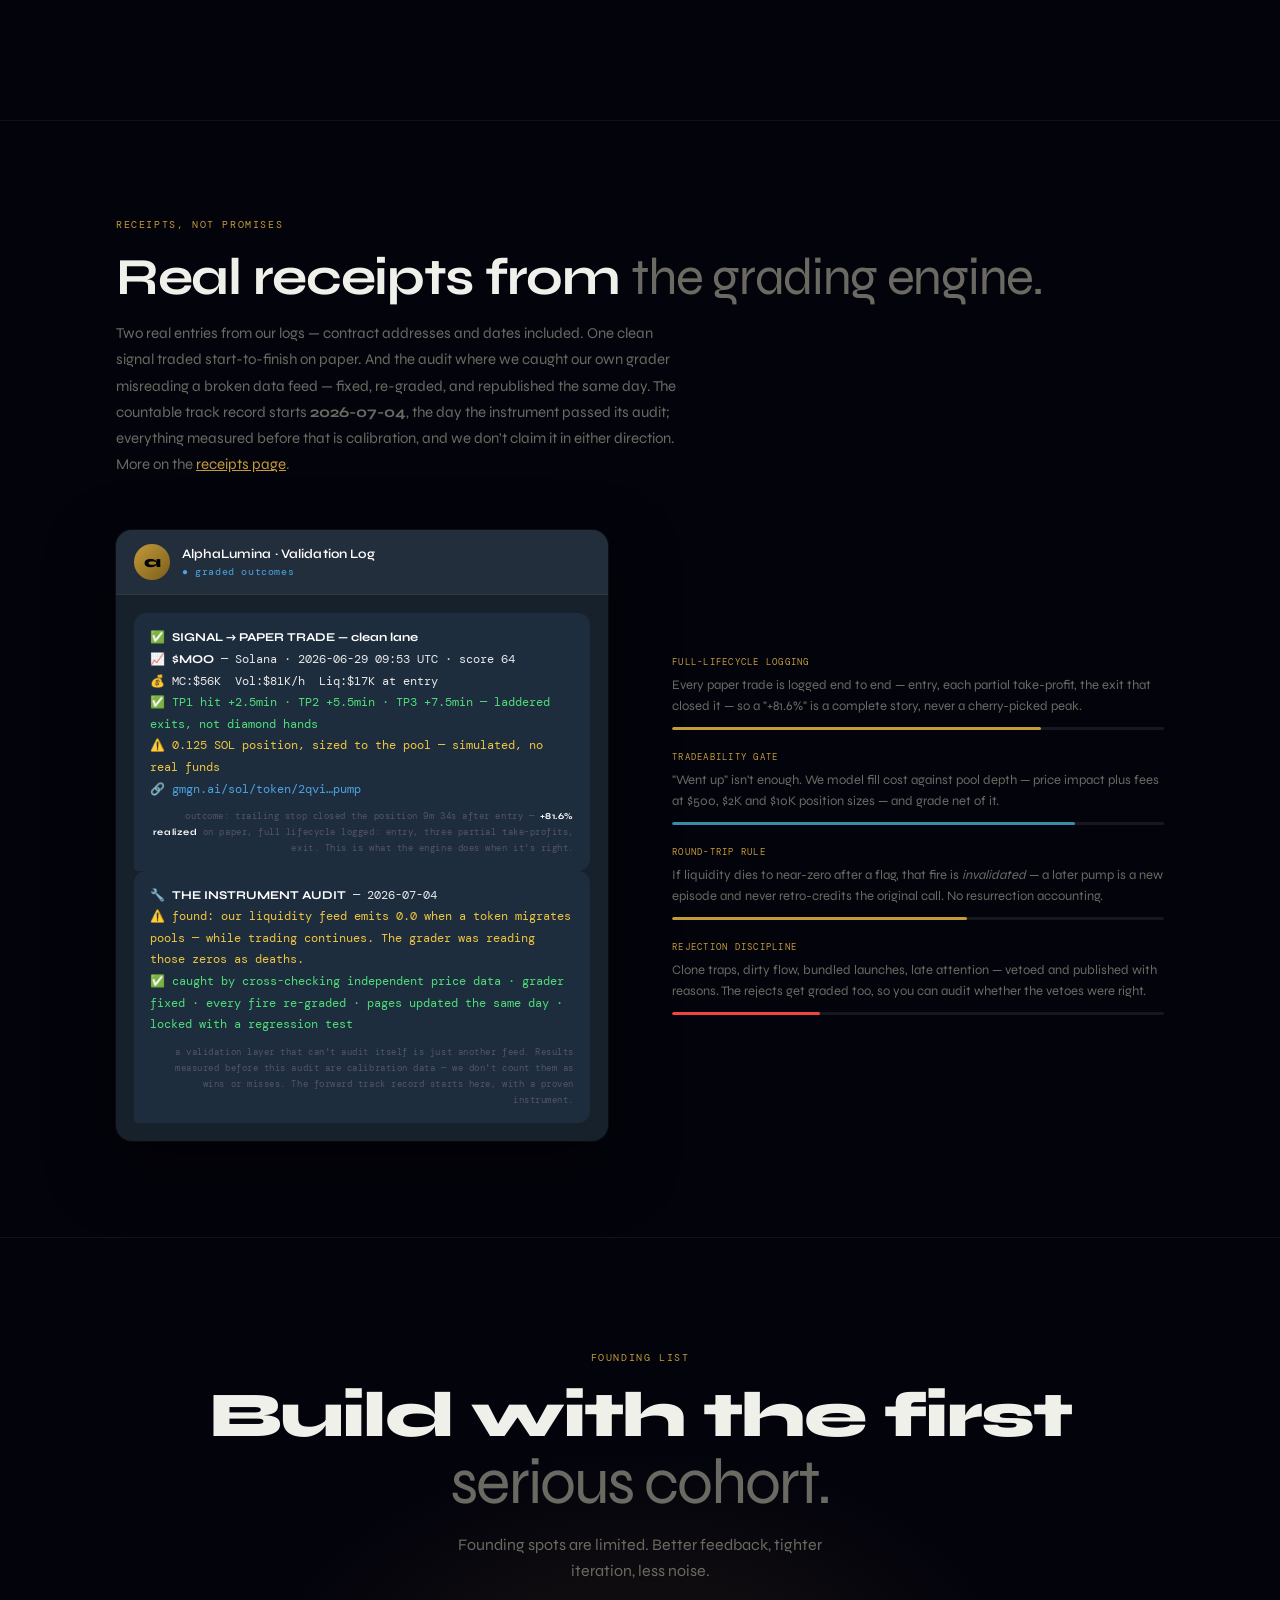
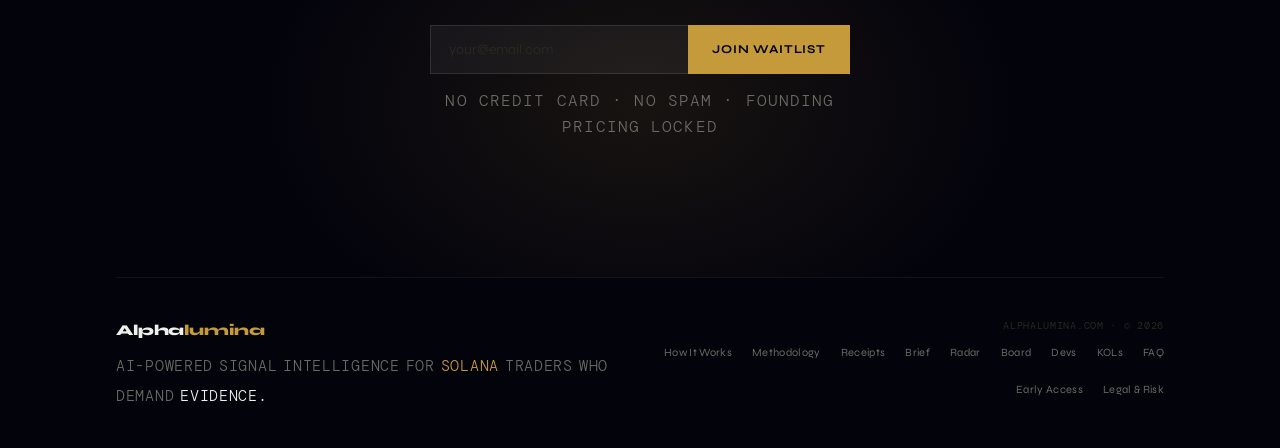
==== commit 15c649a7: "radar: launch Trench Radar page + nav links site-wide (auto)" ====
--- a/index.html
+++ b/index.html
@@ -262,6 +262,7 @@
     <a href="/methodology" class="nav-link">Methodology</a>
     <a href="/receipts" class="nav-link">Receipts</a>
     <a href="/brief" class="nav-link">Brief</a>
+    <a href="/radar" class="nav-link">Radar</a>
     <a href="/board" class="nav-link">Board</a>
     <a href="/devs" class="nav-link">Devs</a>
     <a href="/kols" class="nav-link">KOLs</a>
@@ -578,6 +579,7 @@
       <a href="/methodology" class="nav-link" style="font-size:11px">Methodology</a>
       <a href="/receipts" class="nav-link" style="font-size:11px">Receipts</a>
       <a href="/brief" class="nav-link" style="font-size:11px">Brief</a>
+      <a href="/radar" class="nav-link" style="font-size:11px">Radar</a>
       <a href="/board" class="nav-link" style="font-size:11px">Board</a>
       <a href="/devs" class="nav-link" style="font-size:11px">Devs</a>
       <a href="/kols" class="nav-link" style="font-size:11px">KOLs</a>
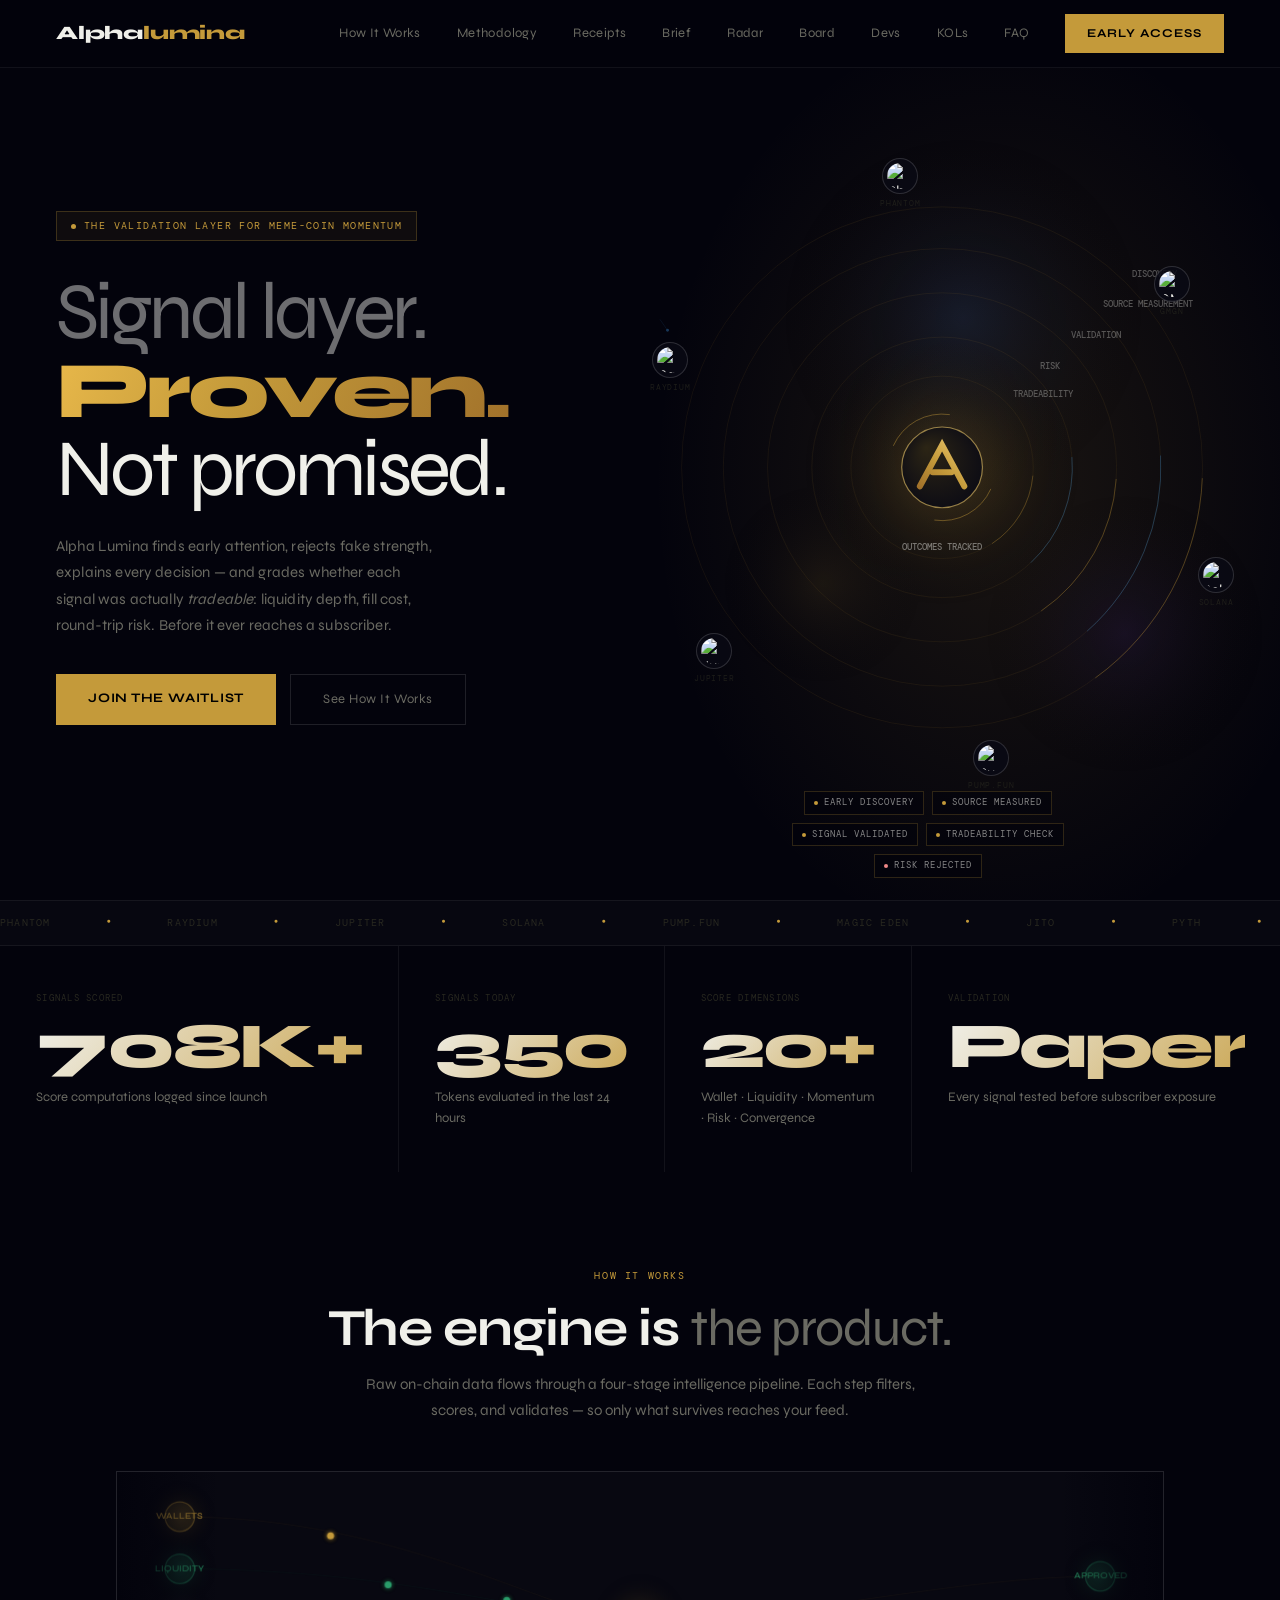
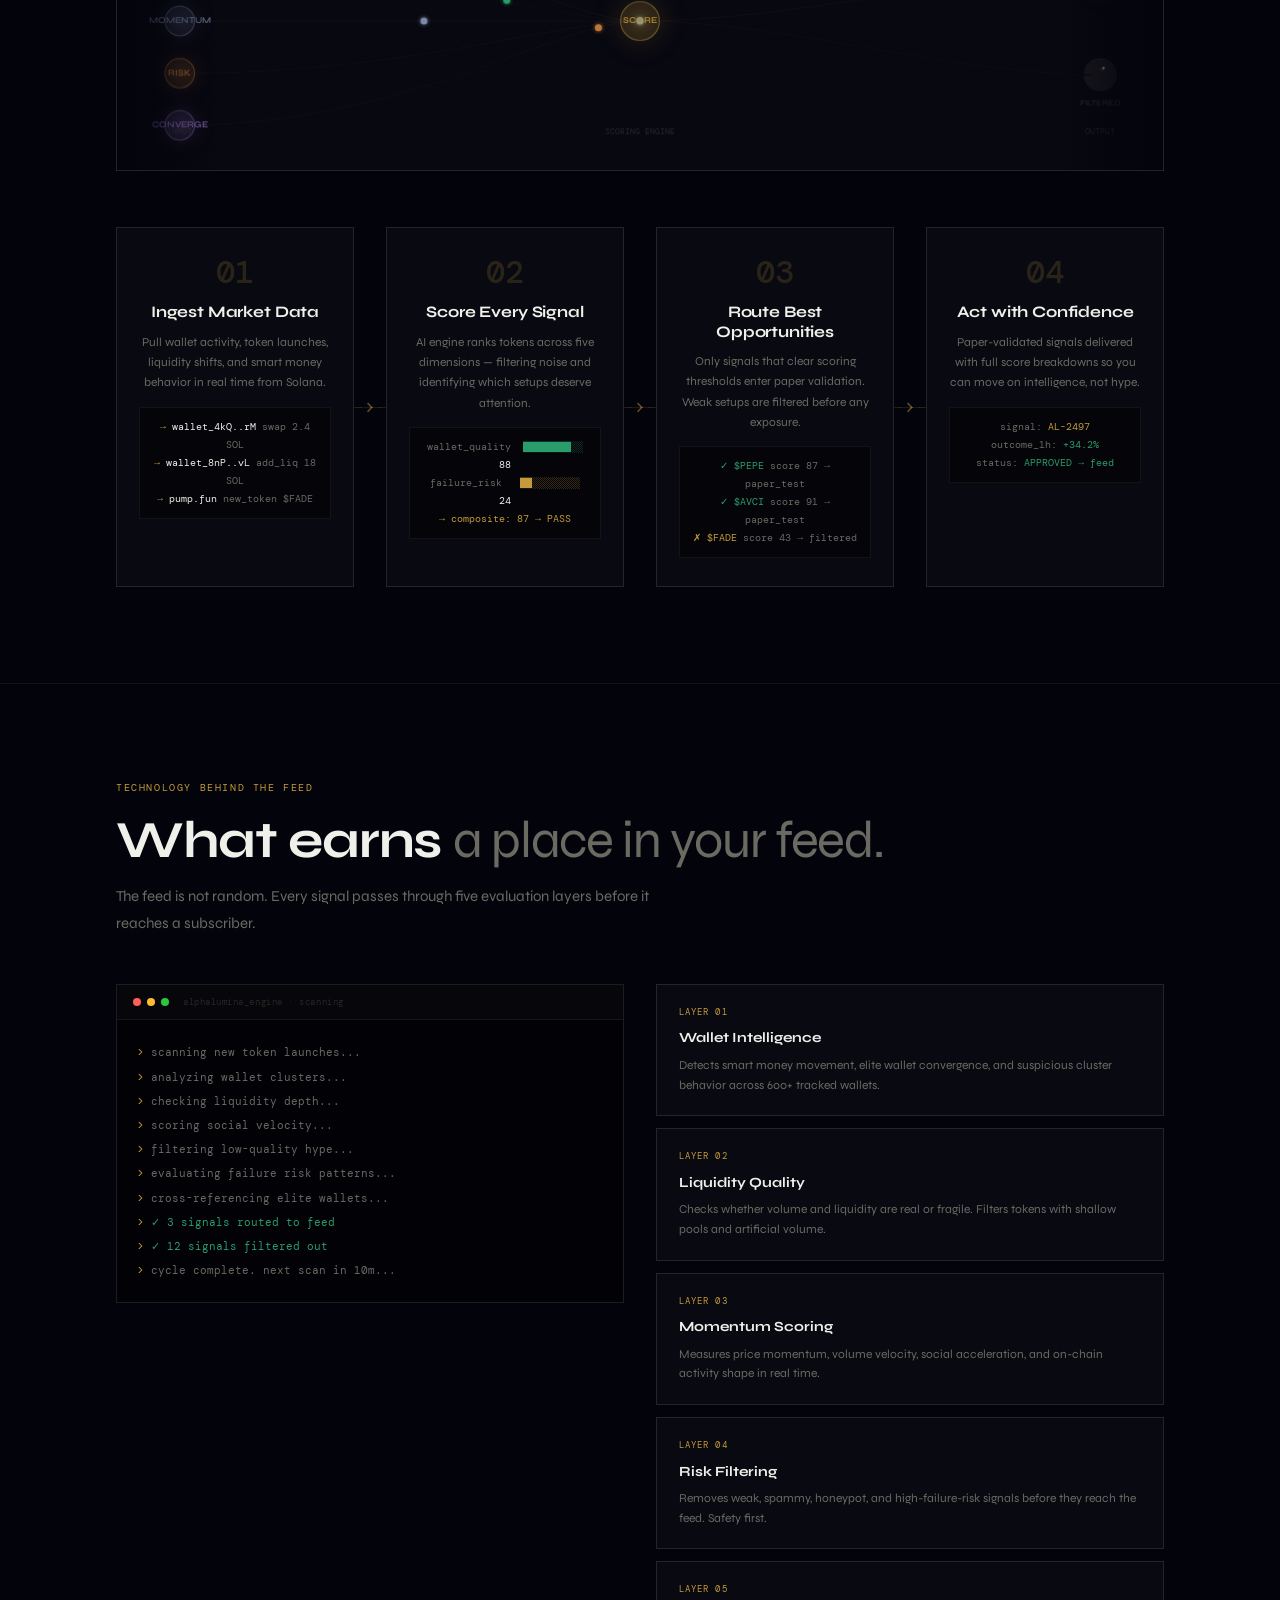
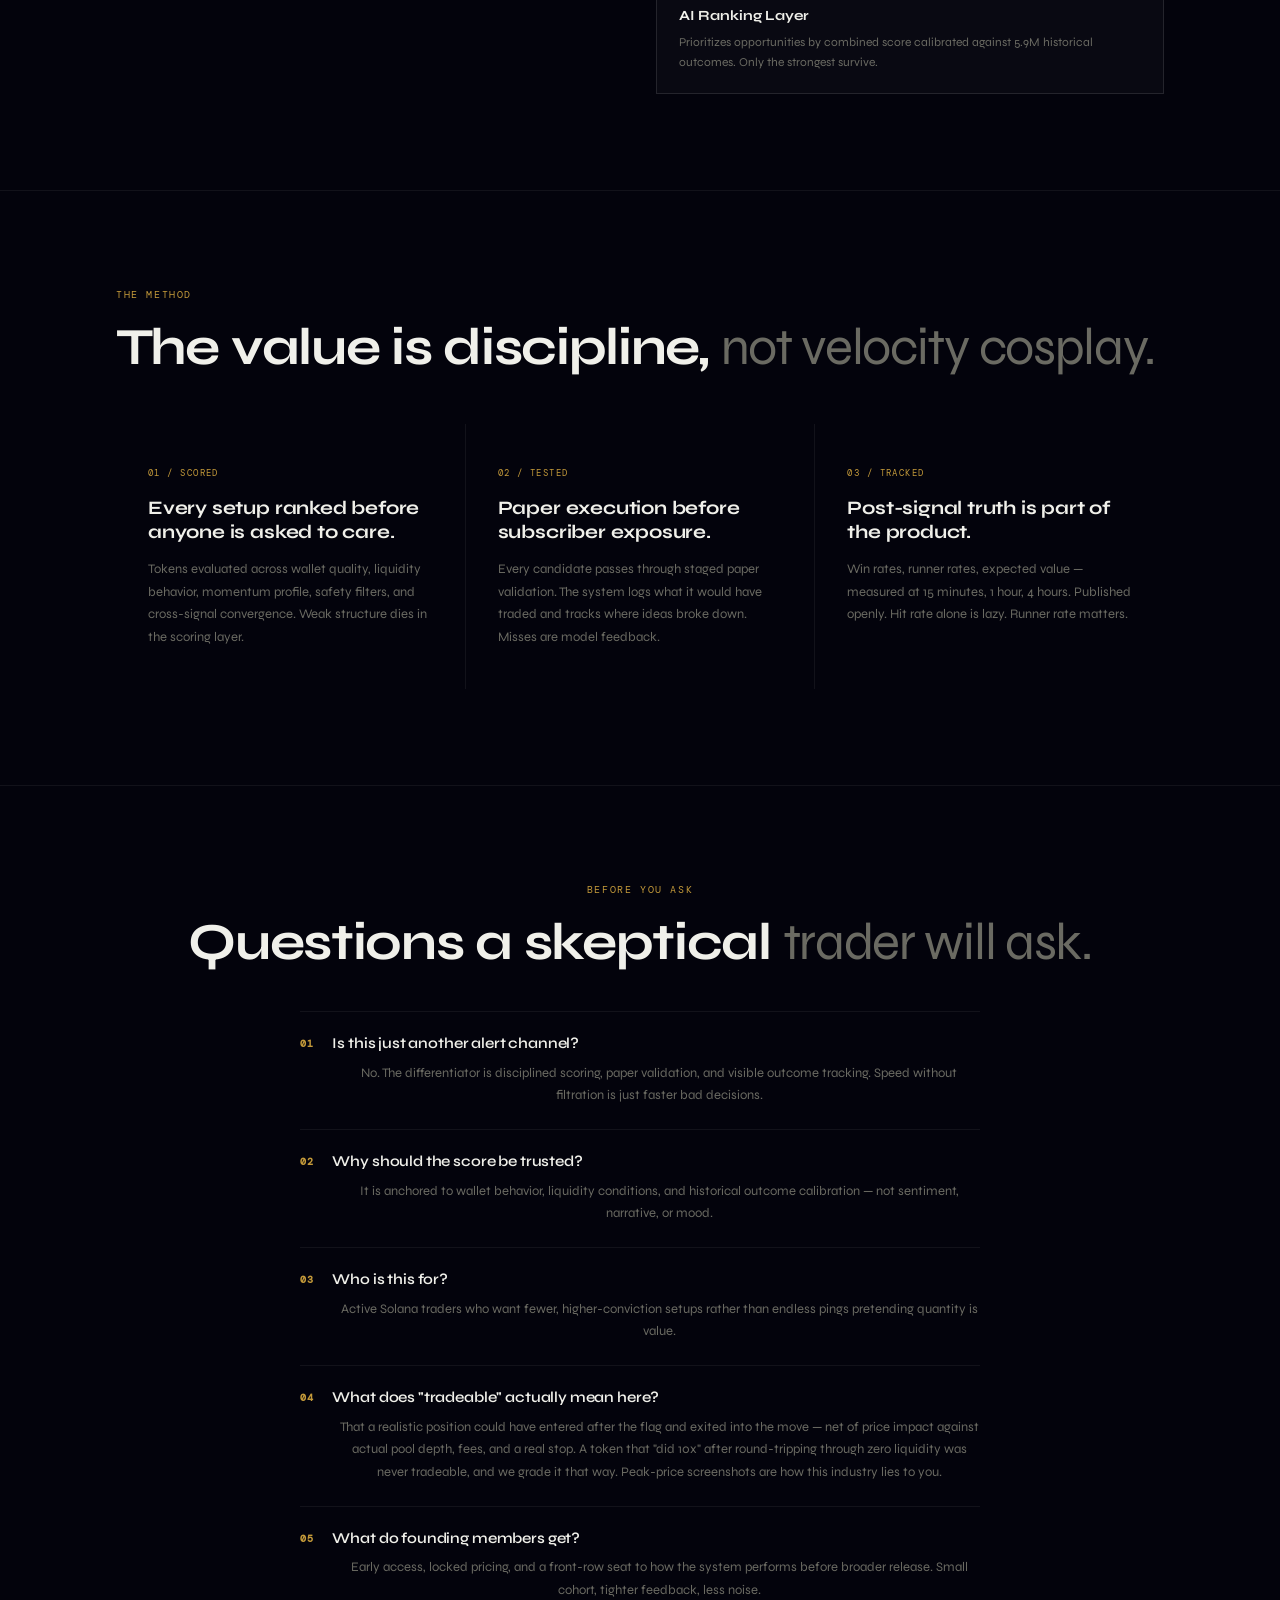
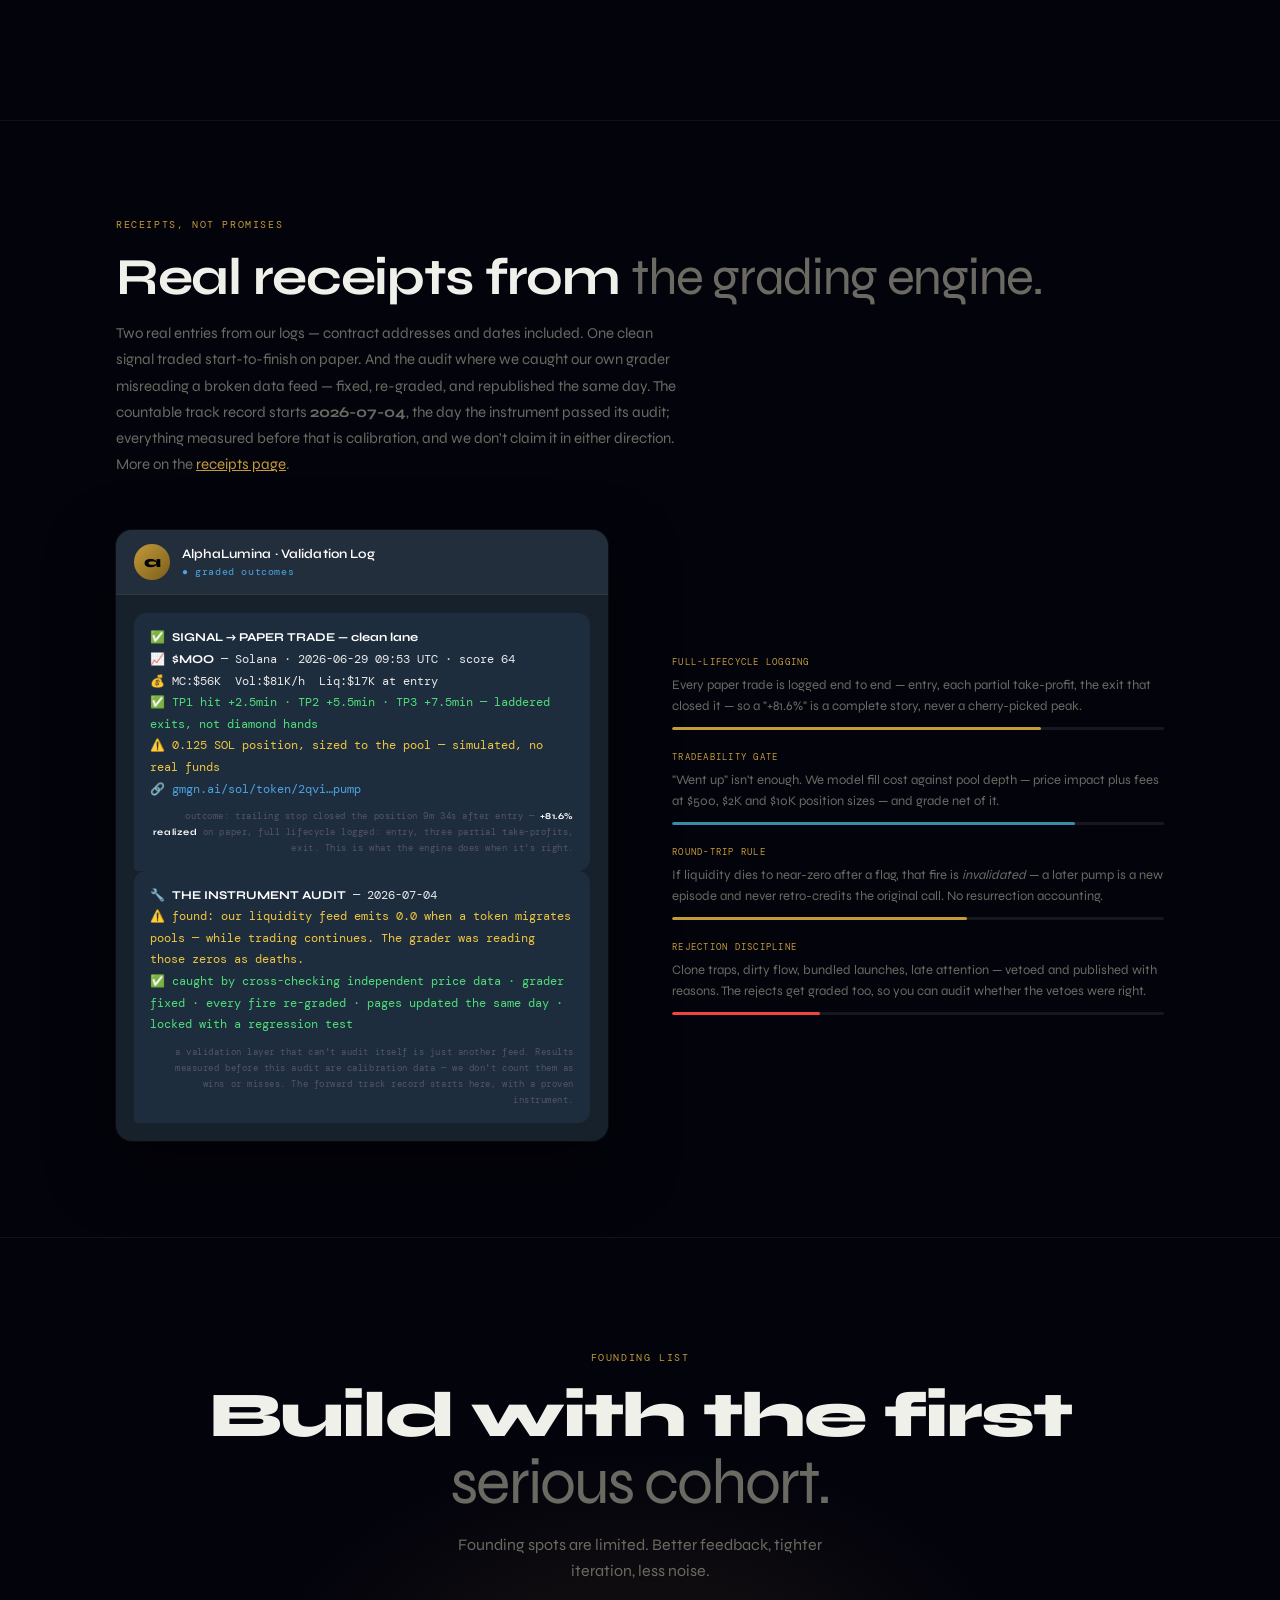
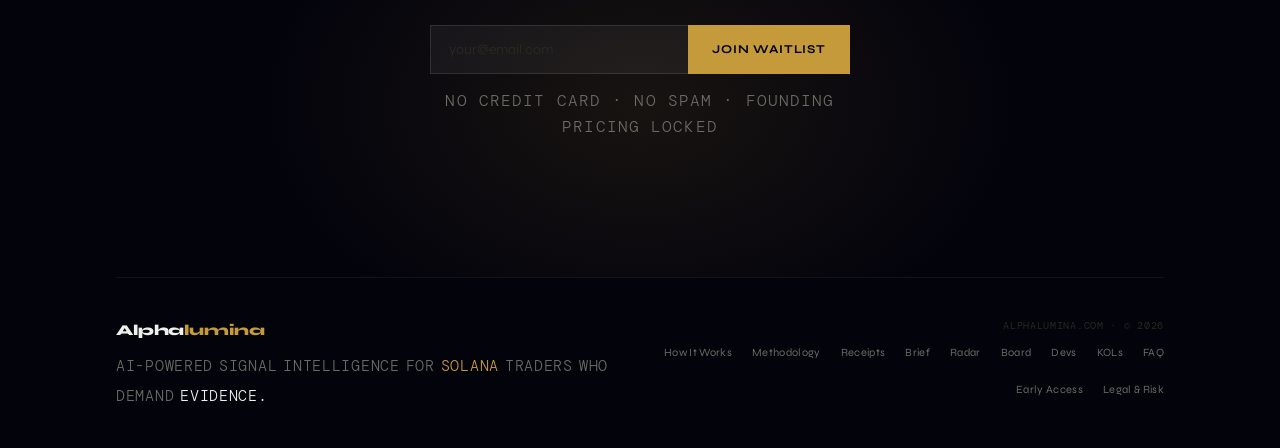
==== commit 3dfb3b2f: "legal: complete risk/terms/privacy disclosure per checklist; hero: Signal Intelligence Core (staged " ====
--- a/index.html
+++ b/index.html
@@ -91,6 +91,14 @@
 .hero-right{position:relative;overflow:hidden}
 #hero-canvas{position:absolute;inset:0;width:100%;height:100%}
 .hero-right::before{content:'';position:absolute;inset:0;background:radial-gradient(ellipse 70% 80% at 60% 50%,rgba(196,154,58,.12) 0%,rgba(3,3,12,0) 70%);z-index:0}
+.core-legend{position:absolute;left:50%;bottom:22px;transform:translateX(-50%);display:flex;gap:8px;z-index:4;flex-wrap:wrap;justify-content:center;max-width:92%}
+.core-chip{font-family:var(--mono);font-size:8.5px;letter-spacing:.12em;text-transform:uppercase;color:rgba(240,240,234,.55);border:1px solid rgba(196,154,58,.22);background:rgba(3,3,12,.55);padding:4px 9px;white-space:nowrap;display:flex;align-items:center;gap:6px}
+.core-chip i{width:4px;height:4px;border-radius:50%;background:var(--gold);display:inline-block;animation:pulse-dot 2.4s ease-in-out infinite}
+.core-chip:nth-child(2) i{animation-delay:.5s}.core-chip:nth-child(3) i{animation-delay:1s}
+.core-chip:nth-child(4) i{animation-delay:1.5s}.core-chip:nth-child(5) i{animation-delay:2s}
+.core-chip.rej i{background:#ef8888}
+@media(prefers-reduced-motion:reduce){.core-chip i,.hero-badge-dot,.orbit-logo img{animation:none!important}}
+@media(max-width:960px){.core-legend{bottom:10px;gap:6px}.core-chip{font-size:8px;padding:3px 7px}}
 
 /* Doge astronaut center */
 .doge-astro{position:absolute;z-index:2;width:120px;height:130px;
@@ -291,6 +299,13 @@
   </div>
   <div class="hero-right">
     <canvas id="hero-canvas"></canvas>
+    <div class="core-legend" aria-label="Alpha Lumina signal pipeline stages">
+      <span class="core-chip"><i></i>Early Discovery</span>
+      <span class="core-chip"><i></i>Source Measured</span>
+      <span class="core-chip"><i></i>Signal Validated</span>
+      <span class="core-chip"><i></i>Tradeability Check</span>
+      <span class="core-chip rej"><i></i>Risk Rejected</span>
+    </div>
     <!-- Orbiting logos — positioned by JS in sync with data stream lines -->
     <div class="orbit-logo" id="slogo-0"><img src="https://solana.com/src/img/branding/solanaLogoMark.png" alt="Solana"><span>Solana</span></div>
     <div class="orbit-logo" id="slogo-1"><img src="https://pump.fun/pump-logomark.svg?dpl=dpl_HxfgPG2sso8UYFsg3YnknWStvLBG" alt="Pump.fun"><span>Pump.fun</span></div>
@@ -598,39 +613,92 @@
 function rgba(hex,a){const r=parseInt(hex.slice(1,3),16),g=parseInt(hex.slice(3,5),16),b=parseInt(hex.slice(5,7),16);return`rgba(${r},${g},${b},${a})`}
 
 /* ══ HERO CANVAS — Particle sphere (unchanged) ══ */
-(function(){const c=document.getElementById('hero-canvas'),ctx=c.getContext('2d');let W,H,angle=0;
-const GOLD='#c49a3a',TEAL='#3a8acc',WHITE='#f0f0ea';
-const PTS=220,pts=[];
-for(let i=0;i<PTS;i++){const t=Math.random()*Math.PI*2,p=Math.acos(2*Math.random()-1);
-pts.push({ox:Math.sin(p)*Math.cos(t),oy:Math.sin(p)*Math.sin(t),oz:Math.cos(p),brightness:Math.random()})}
-const glows=[{rx:.55,ry:.3,size:180,color:'#3a6acc',a:.18},{rx:.75,ry:.65,size:140,color:'#6a3acc',a:.14},
-{rx:.4,ry:.6,size:100,color:'#c49a3a',a:.10},{rx:.85,ry:.35,size:80,color:'#3aaac4',a:.12}];
-function resize(){W=c.width=c.offsetWidth;H=c.height=c.offsetHeight}
-function drawFrame(){ctx.clearRect(0,0,W,H);angle+=.003;
-const cx=W*.52,cy=H*.5,sr=Math.min(W,H)*.28;
-glows.forEach(g=>{const gx=g.rx*W,gy=g.ry*H,gr=ctx.createRadialGradient(gx,gy,0,gx,gy,g.size);
-gr.addColorStop(0,rgba(g.color,g.a));gr.addColorStop(1,'transparent');ctx.fillStyle=gr;ctx.beginPath();ctx.arc(gx,gy,g.size,0,Math.PI*2);ctx.fill()});
-const sg=ctx.createRadialGradient(cx,cy,0,cx,cy,sr*1.5);sg.addColorStop(0,rgba(GOLD,.12));sg.addColorStop(.5,rgba(GOLD,.04));sg.addColorStop(1,'transparent');
-ctx.fillStyle=sg;ctx.beginPath();ctx.arc(cx,cy,sr*1.5,0,Math.PI*2);ctx.fill();
-for(let i=0;i<6;i++){const r=sr*(.55+i*.22),sa=angle*.6+i*.5,sp=Math.PI*(.7+i*.08);
-ctx.beginPath();ctx.arc(cx,cy,r,sa,sa+sp);ctx.strokeStyle=rgba(GOLD,.06-i*.008);ctx.lineWidth=.8;ctx.stroke();
-ctx.beginPath();ctx.arc(cx,cy,r*.92,sa+Math.PI,sa+Math.PI+sp*.6);ctx.setLineDash([2,8]);ctx.strokeStyle=rgba(TEAL,.08-i*.01);ctx.lineWidth=.6;ctx.stroke();ctx.setLineDash([])}
-const ca=Math.cos(angle),sa2=Math.sin(angle),cy2=Math.cos(angle*.3),sy2=Math.sin(angle*.3);
-pts.forEach(p=>{const rx=p.ox*ca-p.oz*sa2,ry1=p.oy,rz=p.ox*sa2+p.oz*ca;
-const ry=ry1*cy2-rz*sy2,rz2=ry1*sy2+rz*cy2;const z=rz2+2.2,sc=2.2/z;
-const px=cx+rx*sr*sc,py=cy+ry*sr*sc,depth=(rz2+1)/2;if(depth<.02)return;
-const size=Math.max(.4,1.8*sc*depth),alpha=depth*(.6+p.brightness*.4);
-const isGold=p.brightness>.75&&depth>.6,color=isGold?GOLD:WHITE;
-if(isGold&&depth>.7){const eg=ctx.createRadialGradient(px,py,0,px,py,size*4);
-eg.addColorStop(0,rgba(GOLD,alpha*.4));eg.addColorStop(1,'transparent');ctx.fillStyle=eg;ctx.beginPath();ctx.arc(px,py,size*4,0,Math.PI*2);ctx.fill()}
-ctx.beginPath();ctx.arc(px,py,size,0,Math.PI*2);ctx.fillStyle=rgba(color,alpha*(isGold?.9:.55));ctx.fill()});
-ctx.beginPath();ctx.ellipse(cx,cy,sr*1.02,sr*.18,0,0,Math.PI*2);ctx.strokeStyle=rgba(GOLD,.12);ctx.lineWidth=.7;ctx.stroke();
-[.2,.9,1.8,2.9,3.8,4.9].forEach((a,i)=>{const sa3=a+angle*.4,inner=sr*1.05,outer=sr*(1.4+.2*(i%2===0?1:0));
-const x1=cx+Math.cos(sa3)*inner,y1=cy+Math.sin(sa3)*inner,x2=cx+Math.cos(sa3)*outer,y2=cy+Math.sin(sa3)*outer;
-ctx.beginPath();ctx.moveTo(x1,y1);ctx.lineTo(x2,y2);ctx.strokeStyle=rgba(i%2===0?GOLD:TEAL,.15);ctx.lineWidth=.6;ctx.stroke();
-ctx.beginPath();ctx.arc(x2,y2,1.5,0,Math.PI*2);ctx.fillStyle=rgba(i%2===0?GOLD:TEAL,.5);ctx.fill();
-const el=document.getElementById('slogo-'+i);if(el){el.style.left=(x2-18)+'px';el.style.top=(y2-18)+'px'}})}
-resize();addEventListener('resize',resize);(function loop(){requestAnimationFrame(loop);drawFrame()})()})();
+/* ══ SIGNAL INTELLIGENCE CORE ══
+   Noisy market data enters from the ecosystem edge; each packet is measured at
+   ring boundaries (Discovery -> Source -> Validation -> Risk -> Tradeability).
+   Weak/manipulated signals are rejected with a reason; survivors reach the core
+   and their outcomes keep being tracked. Every moving element = a real product
+   function. Canvas 2D, DPR-aware, reduced-motion + offscreen aware. */
+(function(){const c=document.getElementById('hero-canvas');if(!c)return;
+const ctx=c.getContext('2d');if(!ctx)return; /* CSS gradient + legend chips remain as fallback */
+const GOLD='#c49a3a',GOLDB='#e8c56a',TEAL='#3a8acc',WHITE='#f0f0ea',RED='#ef8888',PUR='#9a6ae0';
+const REDUCE=matchMedia('(prefers-reduced-motion: reduce)').matches;
+let W,H,DPR=1,angle=0,frame=0,coreGlow=0,small=false,visible=true,RINGS,LABELS;
+const packets=[],fx=[];
+const SRC=[{l:'LAUNCH',c:TEAL},{l:'WALLET EVENT',c:TEAL},{l:'KOL MENTION',c:PUR},{l:'VOLUME SPIKE',c:WHITE},{l:'SOCIAL SIGNAL',c:PUR},{l:'MARKET DATA',c:TEAL}];
+const REASONS=['CLONE RISK','DIRTY SOURCE','CROWDING DETECTED','LIQUIDITY FAILED','RISK REJECTED','LATE / AFTER MOVE'];
+function setRings(){if(small){RINGS=[1,.64,.36];LABELS=['DISCOVERY','VALIDATION','RISK']}
+else{RINGS=[1,.84,.67,.5,.35];LABELS=['DISCOVERY','SOURCE MEASUREMENT','VALIDATION','RISK','TRADEABILITY']}}
+function resize(){DPR=Math.min(devicePixelRatio||1,2);W=c.offsetWidth;H=c.offsetHeight;
+c.width=W*DPR;c.height=H*DPR;ctx.setTransform(DPR,0,0,DPR,0,0);small=W<640;setRings()}
+function geo(){const R=Math.min(W,H)*.37;return{cx:W*.52,cy:H*.48,R,coreR:R*.155}}
+function spawn(preset){const t=SRC[(Math.random()*SRC.length)|0],a=Math.random()*Math.PI*2;
+const accepted=Math.random()<.3,rejectRing=accepted?-1:1+((Math.random()*(RINGS.length-1))|0);
+packets.push(Object.assign({a,r:1.24,t,accepted,rejectRing,state:'in',life:0,
+speed:.0018+Math.random()*.0013,drift:(Math.random()-.5)*.004,showLabel:Math.random()<.3},preset||{}))}
+function drawCore(g){const{cx,cy,coreR}=g,glow=.5+coreGlow;coreGlow*=.94;
+let gr=ctx.createRadialGradient(cx,cy,0,cx,cy,coreR*3.4);gr.addColorStop(0,rgba(GOLD,.12+.3*glow));gr.addColorStop(1,'transparent');
+ctx.fillStyle=gr;ctx.beginPath();ctx.arc(cx,cy,coreR*3.4,0,7);ctx.fill();
+gr=ctx.createRadialGradient(cx-coreR*.4,cy-coreR*.5,0,cx,cy,coreR*1.2);gr.addColorStop(0,'#2c2515');gr.addColorStop(1,'#0a0a14');
+ctx.beginPath();ctx.arc(cx,cy,coreR,0,7);ctx.fillStyle=gr;ctx.fill();
+ctx.strokeStyle=rgba(GOLDB,.6);ctx.lineWidth=1.2;ctx.stroke();
+for(const off of[0,Math.PI]){ctx.beginPath();ctx.arc(cx,cy,coreR*1.32,angle*2+off,angle*2+off+1.3);
+ctx.strokeStyle=rgba(GOLD,.45);ctx.lineWidth=1;ctx.stroke()}
+const s=coreR*.55,lg=ctx.createLinearGradient(cx-s,cy+s,cx+s,cy-s);
+lg.addColorStop(0,'#a0702a');lg.addColorStop(.5,GOLD);lg.addColorStop(1,GOLDB);
+ctx.strokeStyle=lg;ctx.lineWidth=Math.max(2,coreR*.15);ctx.lineCap='round';
+ctx.beginPath();ctx.moveTo(cx-s,cy+s*.85);ctx.lineTo(cx,cy-s);ctx.lineTo(cx+s,cy+s*.85);ctx.stroke();
+ctx.beginPath();ctx.moveTo(cx-s*.42,cy+s*.22);ctx.lineTo(cx+s*.42,cy+s*.22);ctx.stroke();
+ctx.font='500 8.5px "DM Mono",monospace';ctx.fillStyle=rgba(WHITE,.45);ctx.textAlign='center';
+ctx.fillText('OUTCOMES TRACKED',cx,cy+coreR*2.05)}
+function drawRings(g){const{cx,cy,R}=g;RINGS.forEach((f,i)=>{const r=R*f;
+ctx.beginPath();ctx.arc(cx,cy,r,0,7);ctx.strokeStyle=rgba(GOLD,.10);ctx.lineWidth=.8;ctx.stroke();
+const sa=angle*(.2+i*.06)*(i%2?-1:1);
+ctx.beginPath();ctx.arc(cx,cy,r,sa,sa+.9);ctx.strokeStyle=rgba(i%2?TEAL:GOLD,.32);ctx.lineWidth=1;ctx.stroke();
+ctx.font='500 8.5px "DM Mono",monospace';ctx.textAlign='left';ctx.fillStyle=rgba(WHITE,.32);
+ctx.fillText(LABELS[i],cx+r*.707+6,cy-r*.707-6)})}
+function step(g){const{cx,cy,R,coreR}=g;
+for(let i=packets.length-1;i>=0;i--){const p=packets[i];p.life++;
+if(p.state==='in'){p.r-=p.speed*(REDUCE?0:1);p.a+=p.drift;
+const ringHit=RINGS.findIndex(f=>Math.abs(p.r-f)<.006);
+if(ringHit>=0&&ringHit===p.rejectRing&&!p.rejected){p.state='out';p.rejected=true;
+p.reason=REASONS[(Math.random()*REASONS.length)|0];p.life=0;
+fx.push({x:cx+Math.cos(p.a)*p.r*R,y:cy+Math.sin(p.a)*p.r*R,r:2,max:16,c:RED})}
+else if(ringHit>=0&&!p['t'+ringHit]){p['t'+ringHit]=1;
+fx.push({x:cx+Math.cos(p.a)*p.r*R,y:cy+Math.sin(p.a)*p.r*R,r:1,max:9,c:GOLD})}
+if(p.r*R<=coreR*1.15){coreGlow=1;fx.push({x:cx,y:cy,r:coreR,max:R*.9,c:GOLD,ring:1});packets.splice(i,1);continue}}
+else{p.r+=.004;p.a+=.006;if(p.life>110){packets.splice(i,1);continue}}
+const x=cx+Math.cos(p.a)*p.r*R,y=cy+Math.sin(p.a)*p.r*R;
+const prog=Math.max(0,Math.min(1,(1.24-p.r)/1.24));
+const col=p.state==='out'?RED:(p.accepted&&prog>.45?GOLD:p.t.c);
+const al=p.state==='out'?Math.max(0,1-p.life/110):.35+prog*.6;
+const tail=14+prog*10,tx=cx+Math.cos(p.a+(p.state==='out'?-.02:.02))*(p.r+(p.state==='out'?-.03:.045))*R,
+ty=cy+Math.sin(p.a+(p.state==='out'?-.02:.02))*(p.r+(p.state==='out'?-.03:.045))*R;
+ctx.beginPath();ctx.moveTo(tx,ty);ctx.lineTo(x,y);ctx.strokeStyle=rgba(col,al*.35);ctx.lineWidth=.8;ctx.stroke();
+ctx.beginPath();ctx.arc(x,y,p.state==='out'?1.6:1.4+prog,0,7);ctx.fillStyle=rgba(col,al);ctx.fill();
+ctx.font='500 8px "DM Mono",monospace';ctx.textAlign='left';
+if(p.state==='out'&&p.life<80&&!small){ctx.fillStyle=rgba(RED,Math.max(0,.8-p.life/100));ctx.fillText(p.reason,x+6,y-5)}
+else if(p.showLabel&&p.state==='in'&&p.r>.9&&!small){ctx.fillStyle=rgba(WHITE,.3);ctx.fillText(p.t.l,x+6,y-5)}}
+for(let i=fx.length-1;i>=0;i--){const f=fx[i];f.r+=f.ring?1.6:.9;
+const a=Math.max(0,1-f.r/f.max);if(a<=0){fx.splice(i,1);continue}
+ctx.beginPath();ctx.arc(f.x,f.y,f.r,0,7);ctx.strokeStyle=rgba(f.c,a*(f.ring?.35:.6));ctx.lineWidth=f.ring?1:.8;ctx.stroke()}}
+function drawGlows(){[{rx:.55,ry:.3,s:180,c:'#3a6acc',a:.14},{rx:.78,ry:.68,s:140,c:'#6a3acc',a:.10},
+{rx:.35,ry:.62,s:100,c:GOLD,a:.08}].forEach(g=>{const gr=ctx.createRadialGradient(g.rx*W,g.ry*H,0,g.rx*W,g.ry*H,g.s);
+gr.addColorStop(0,rgba(g.c,g.a));gr.addColorStop(1,'transparent');ctx.fillStyle=gr;
+ctx.beginPath();ctx.arc(g.rx*W,g.ry*H,g.s,0,7);ctx.fill()})}
+function placeLogos(g){const{cx,cy,R}=g;for(let i=0;i<6;i++){const el=document.getElementById('slogo-'+i);if(!el)continue;
+const a=i*Math.PI/3+angle*.12+.35,x=cx+Math.cos(a)*R*1.13,y=cy+Math.sin(a)*R*1.13;
+el.style.left=(x-18)+'px';el.style.top=(y-18)+'px'}}
+function drawFrame(){ctx.clearRect(0,0,W,H);if(!REDUCE)angle+=.004;frame++;
+const g=geo();drawGlows();drawRings(g);step(g);drawCore(g);placeLogos(g);
+if(!REDUCE&&frame%(small?52:30)===0&&packets.length<(small?10:22))spawn()}
+resize();addEventListener('resize',resize);
+if(REDUCE){/* static composed frame: pipeline shown, nothing moves */
+for(let i=0;i<8;i++)spawn({r:.3+i*.12,showLabel:i%3===0});
+packets[2].state='out';packets[2].rejected=true;packets[2].reason=REASONS[3];packets[2].life=20;
+drawFrame()}
+else{new IntersectionObserver(es=>{visible=es[0].isIntersecting},{threshold:.05}).observe(c);
+(function loop(){requestAnimationFrame(loop);if(visible)drawFrame()})()}})();
 
 /* ══ TERMINAL SCAN ANIMATION ══ */
 const termObs=new IntersectionObserver(es=>{es.forEach(e=>{if(e.isIntersecting){
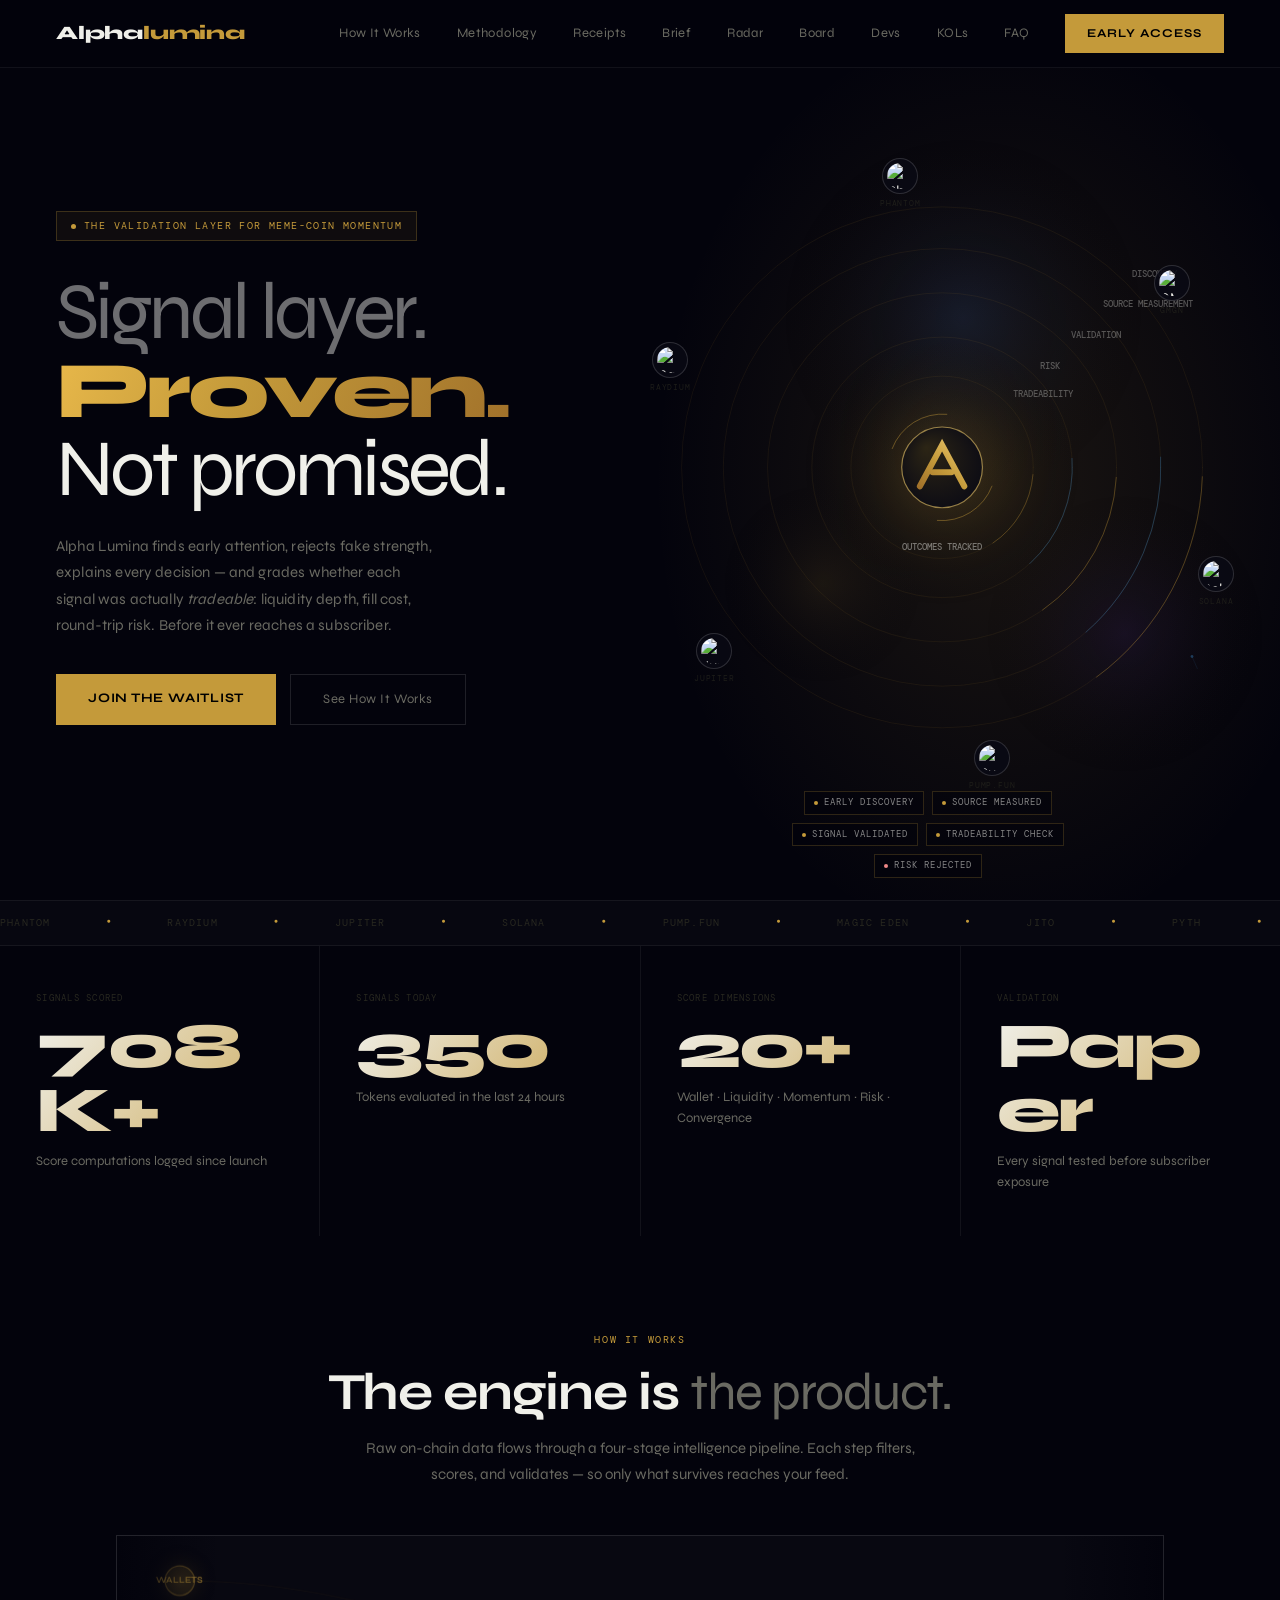
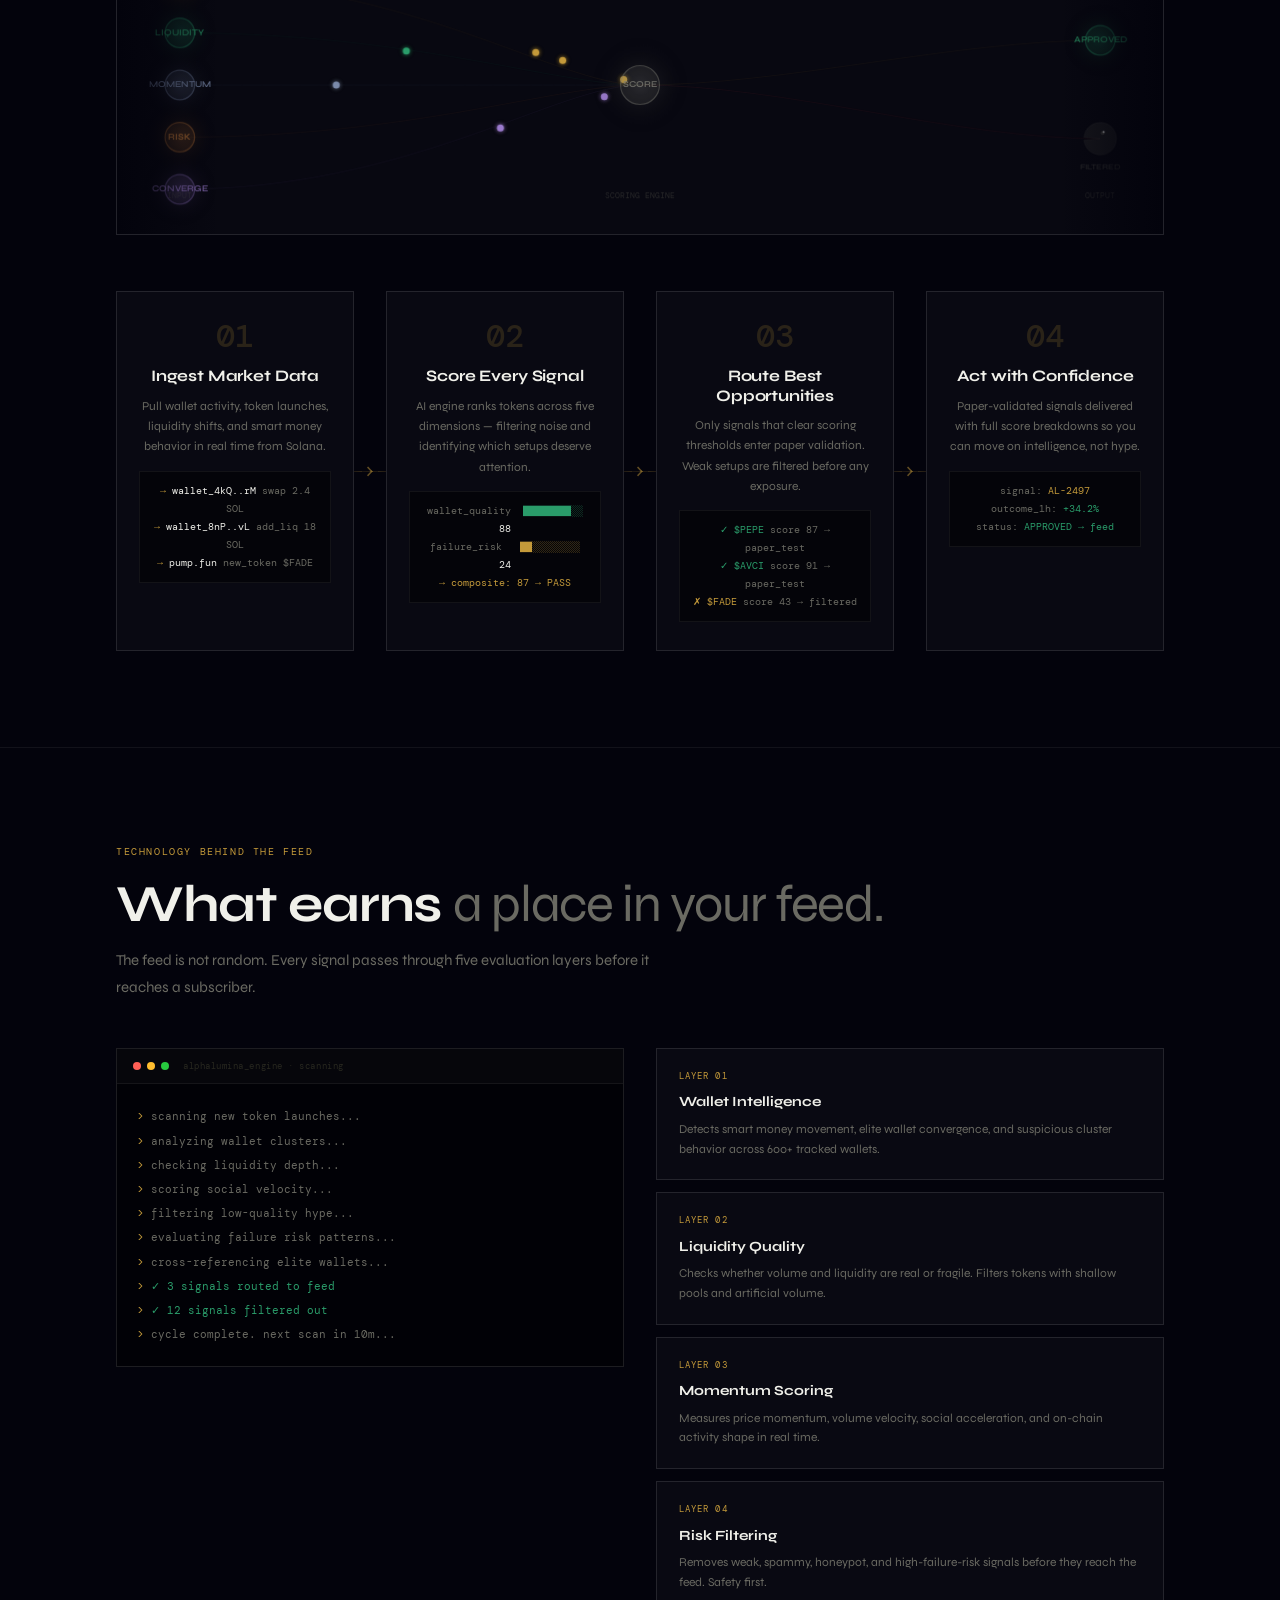
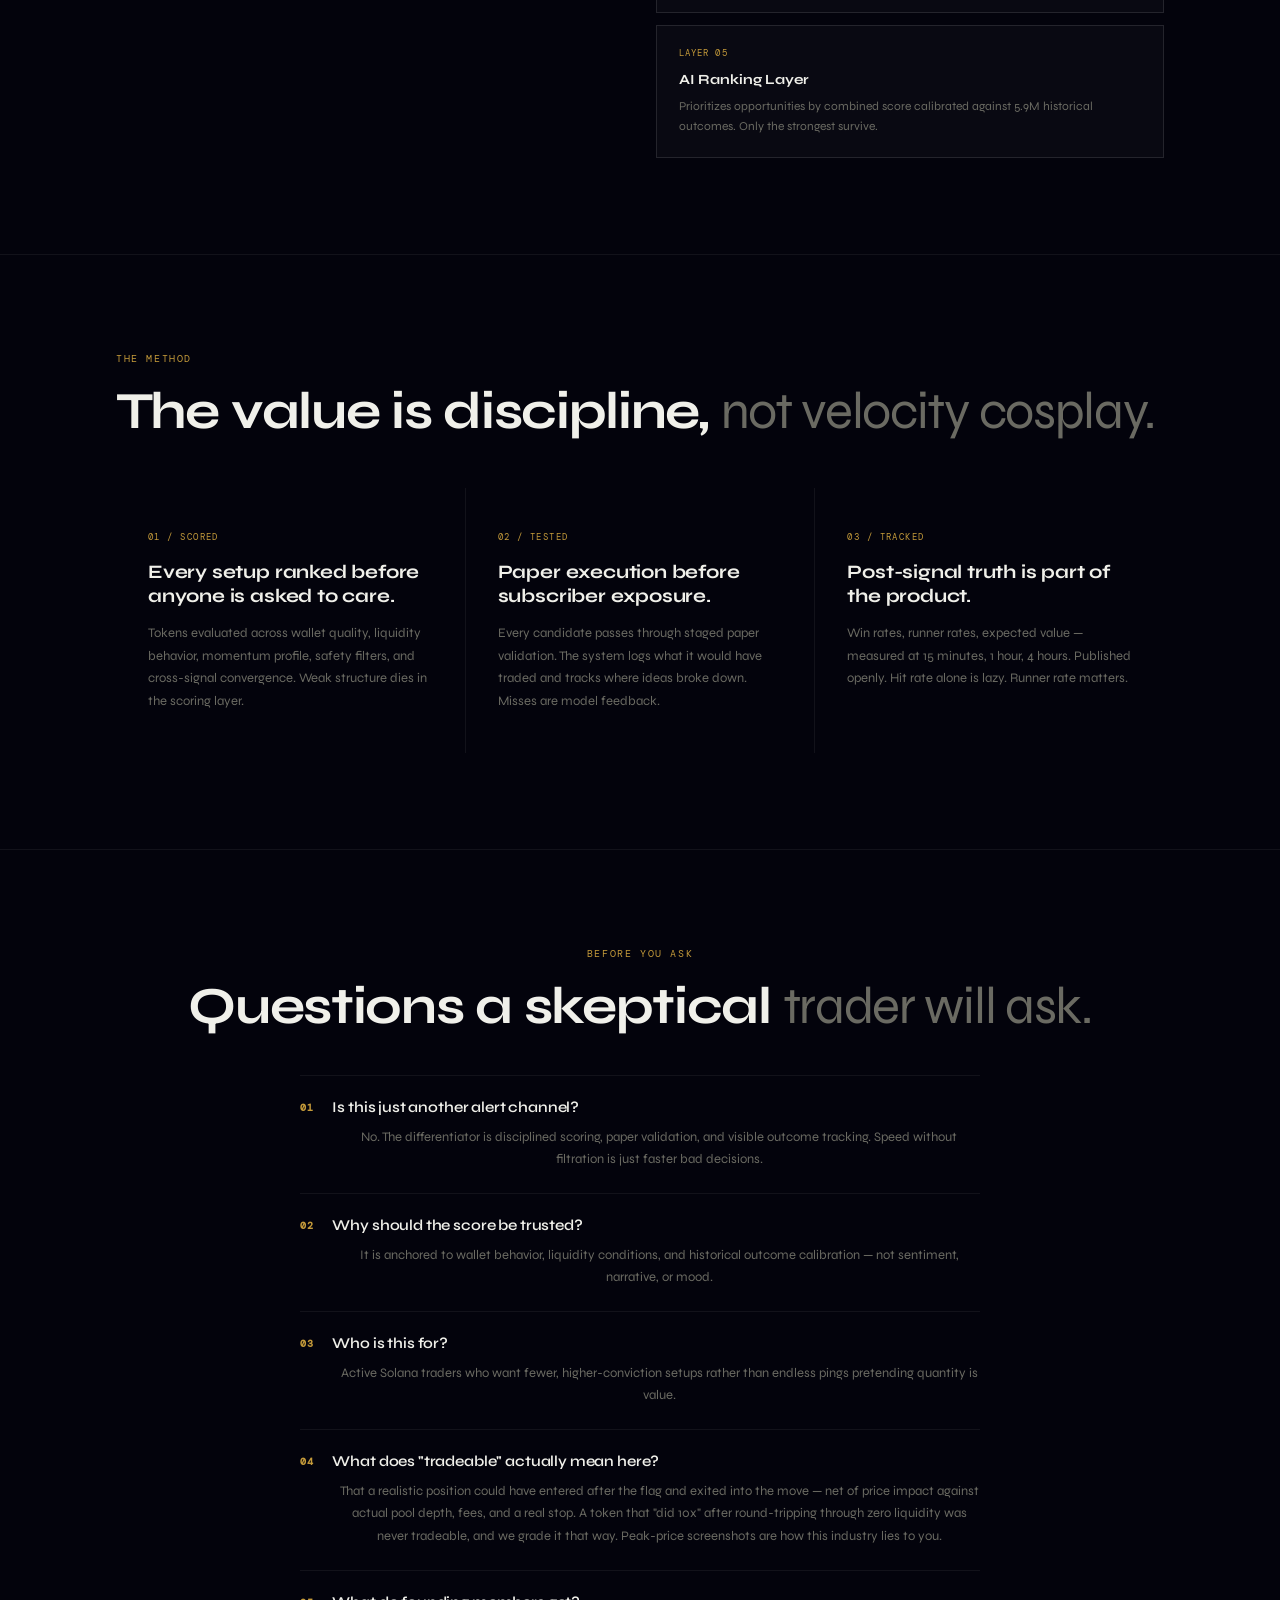
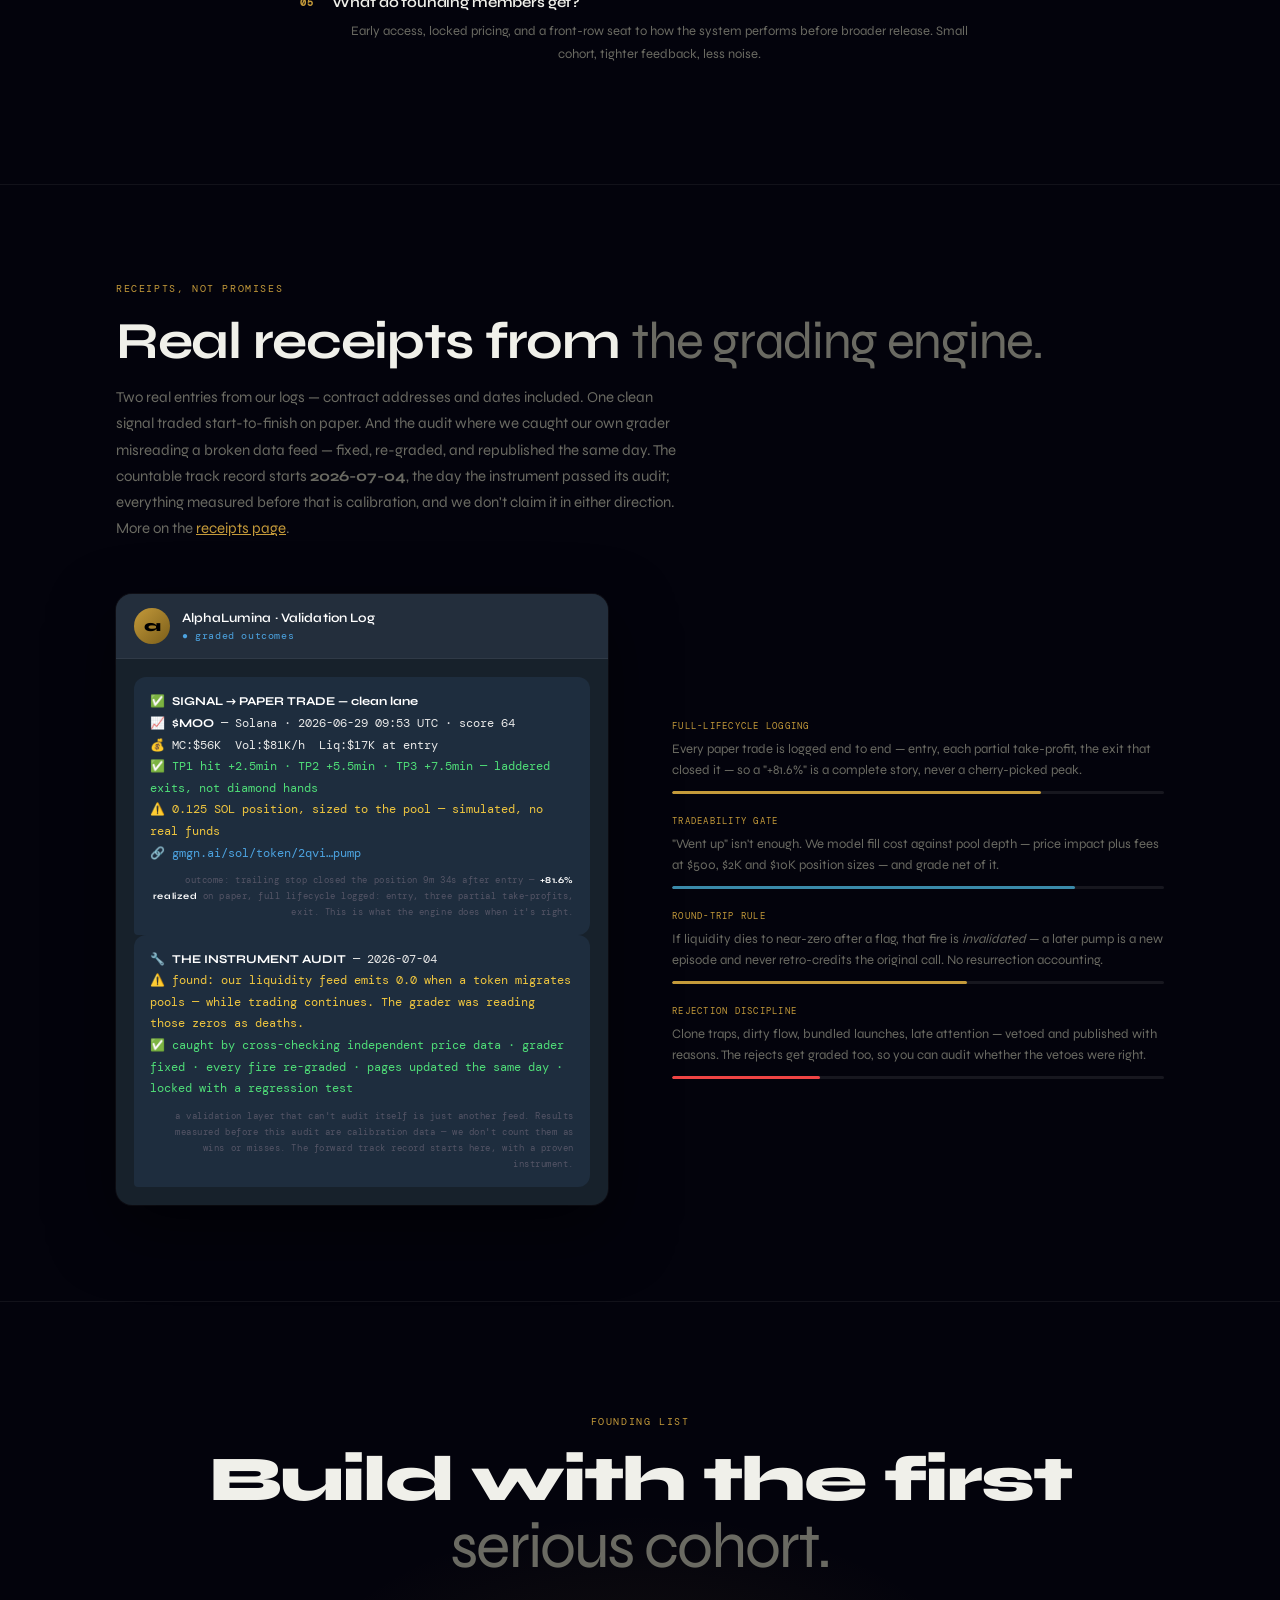
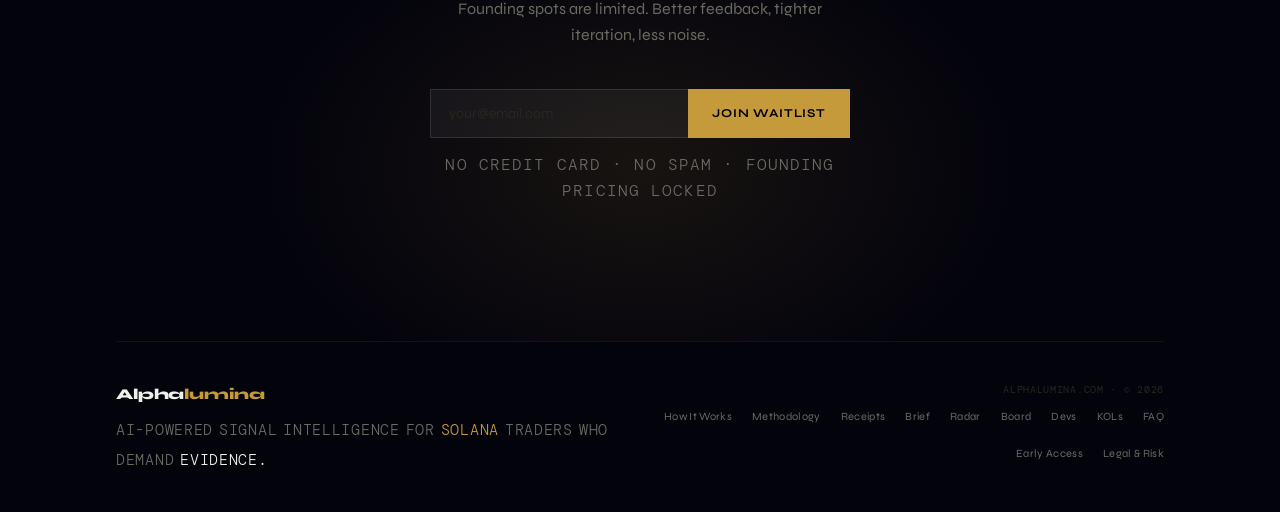
==== commit c65e8db1: "stats: prevent stat-card min-content overflow" ====
--- a/index.html
+++ b/index.html
@@ -117,7 +117,7 @@
 /* STATS — unchanged */
 .stats-section{background:var(--bg)}
 .stats-grid{display:grid;grid-template-columns:repeat(4,1fr);gap:1px;background:var(--border)}
-.stat{background:var(--bg);padding:44px 36px;border-top:1px solid transparent;transition:border-color .4s}
+.stat{background:var(--bg);padding:44px 36px;min-width:0;overflow-wrap:break-word;border-top:1px solid transparent;transition:border-color .4s}
 .stat:hover{border-top-color:var(--gold)}
 .stat-num{font-size:clamp(44px,5vw,64px);font-weight:800;line-height:1;margin-bottom:8px;background:linear-gradient(130deg,var(--fg) 0%,var(--gold) 120%);-webkit-background-clip:text;-webkit-text-fill-color:transparent;background-clip:text;letter-spacing:-.04em}
 .stat-label{font-family:var(--mono);font-size:9px;letter-spacing:.14em;text-transform:uppercase;color:var(--fg3);margin-bottom:10px}
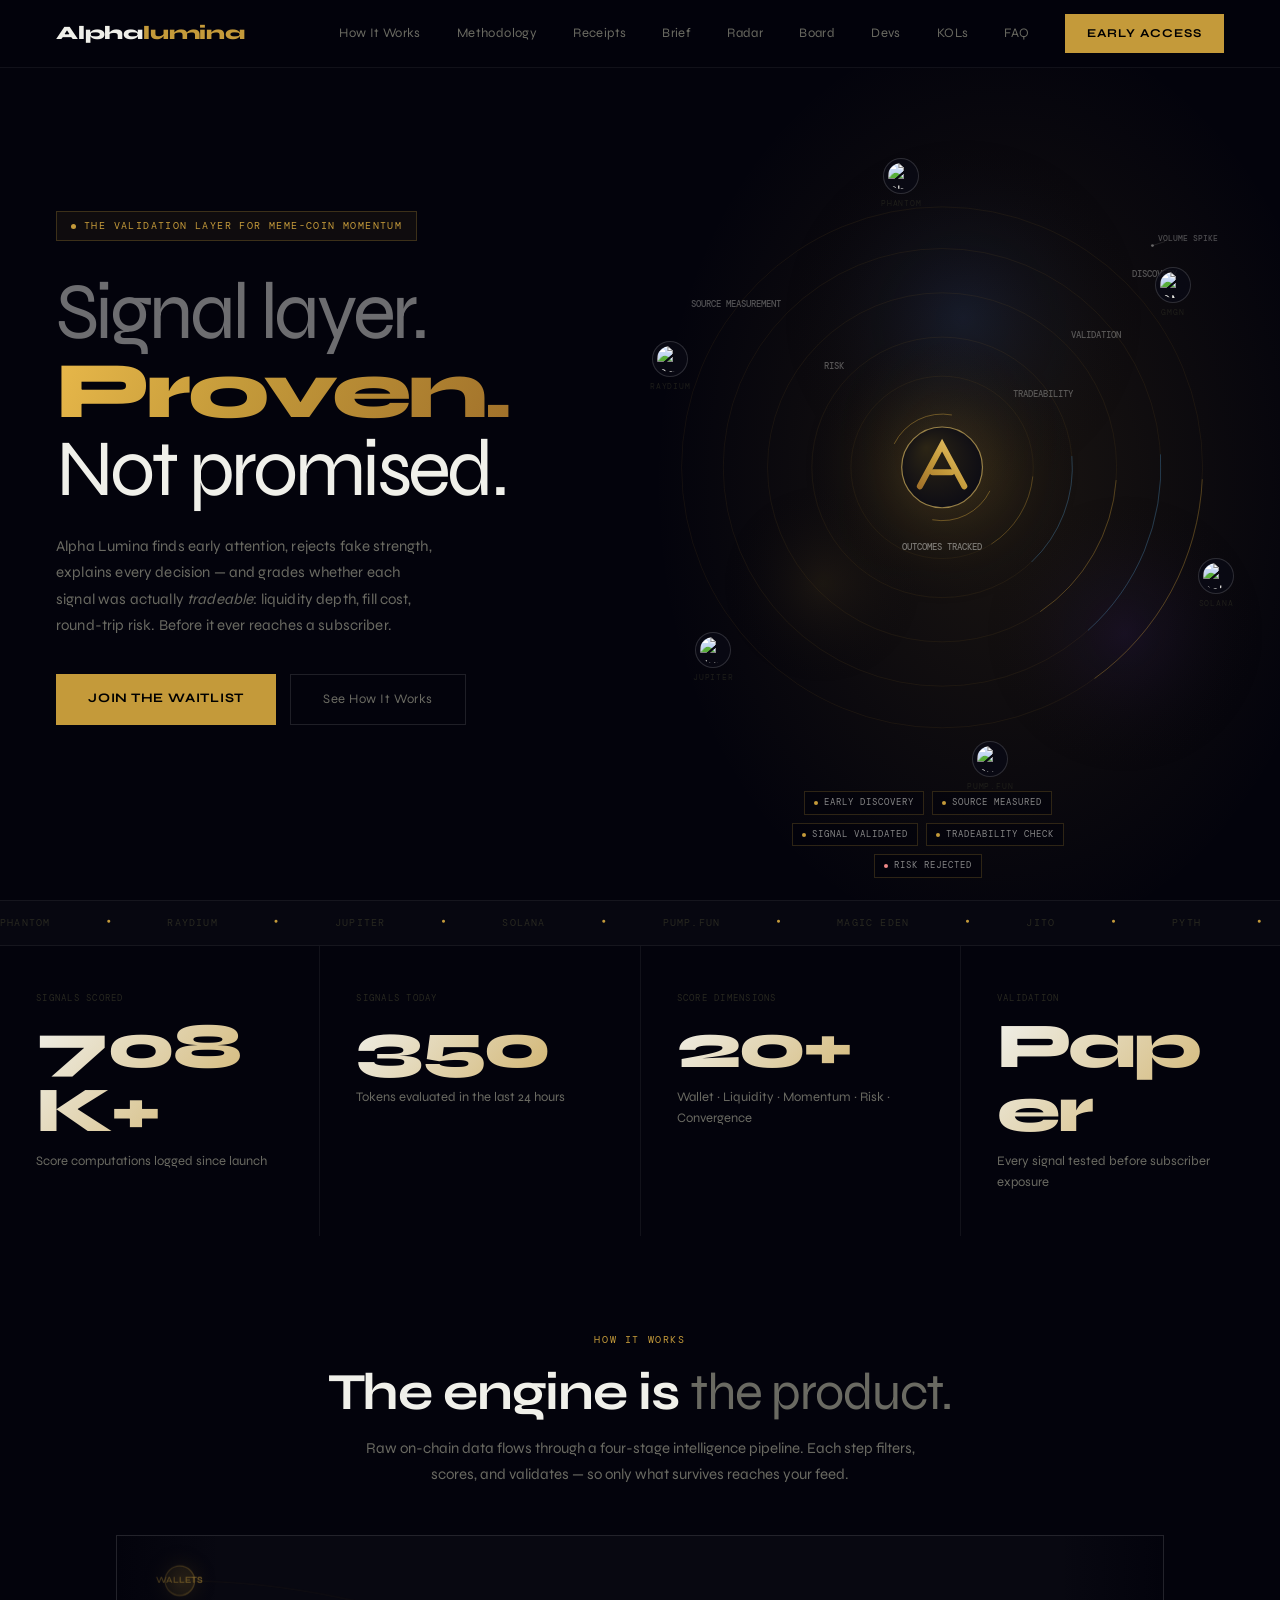
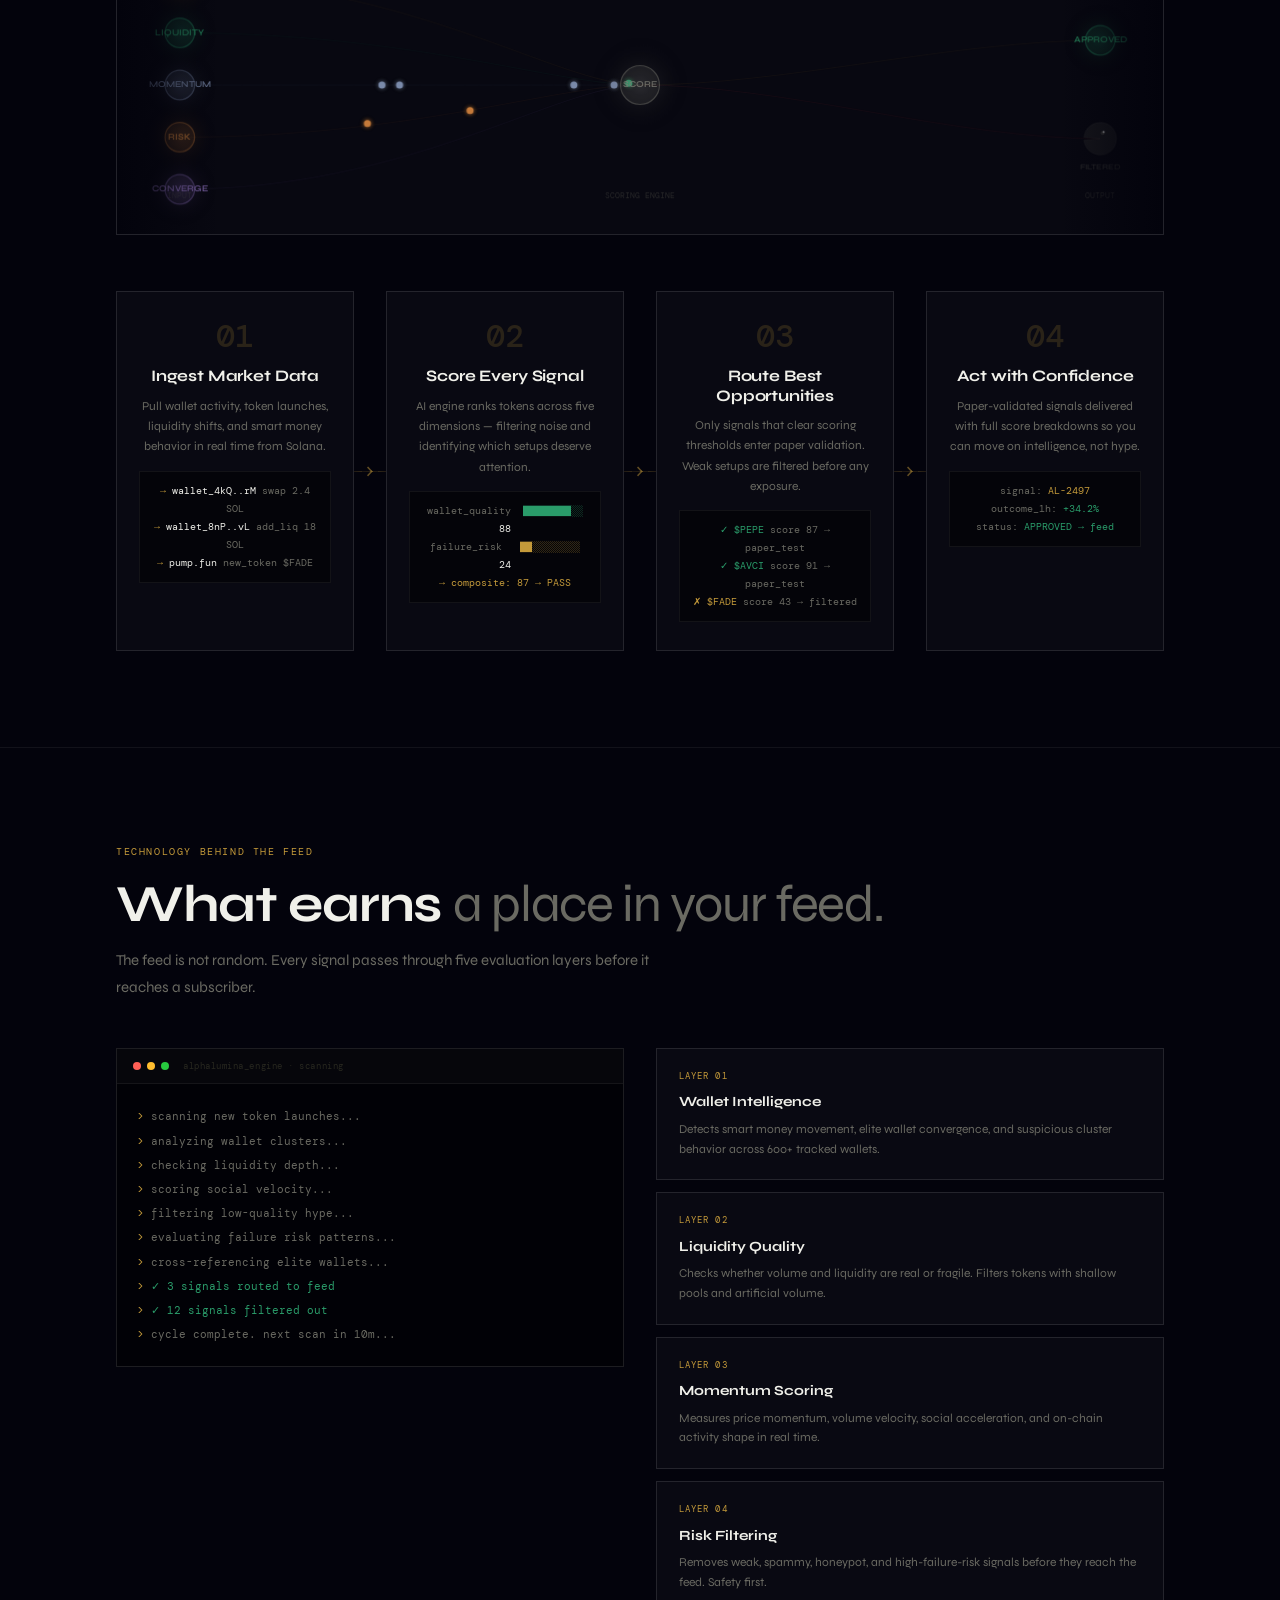
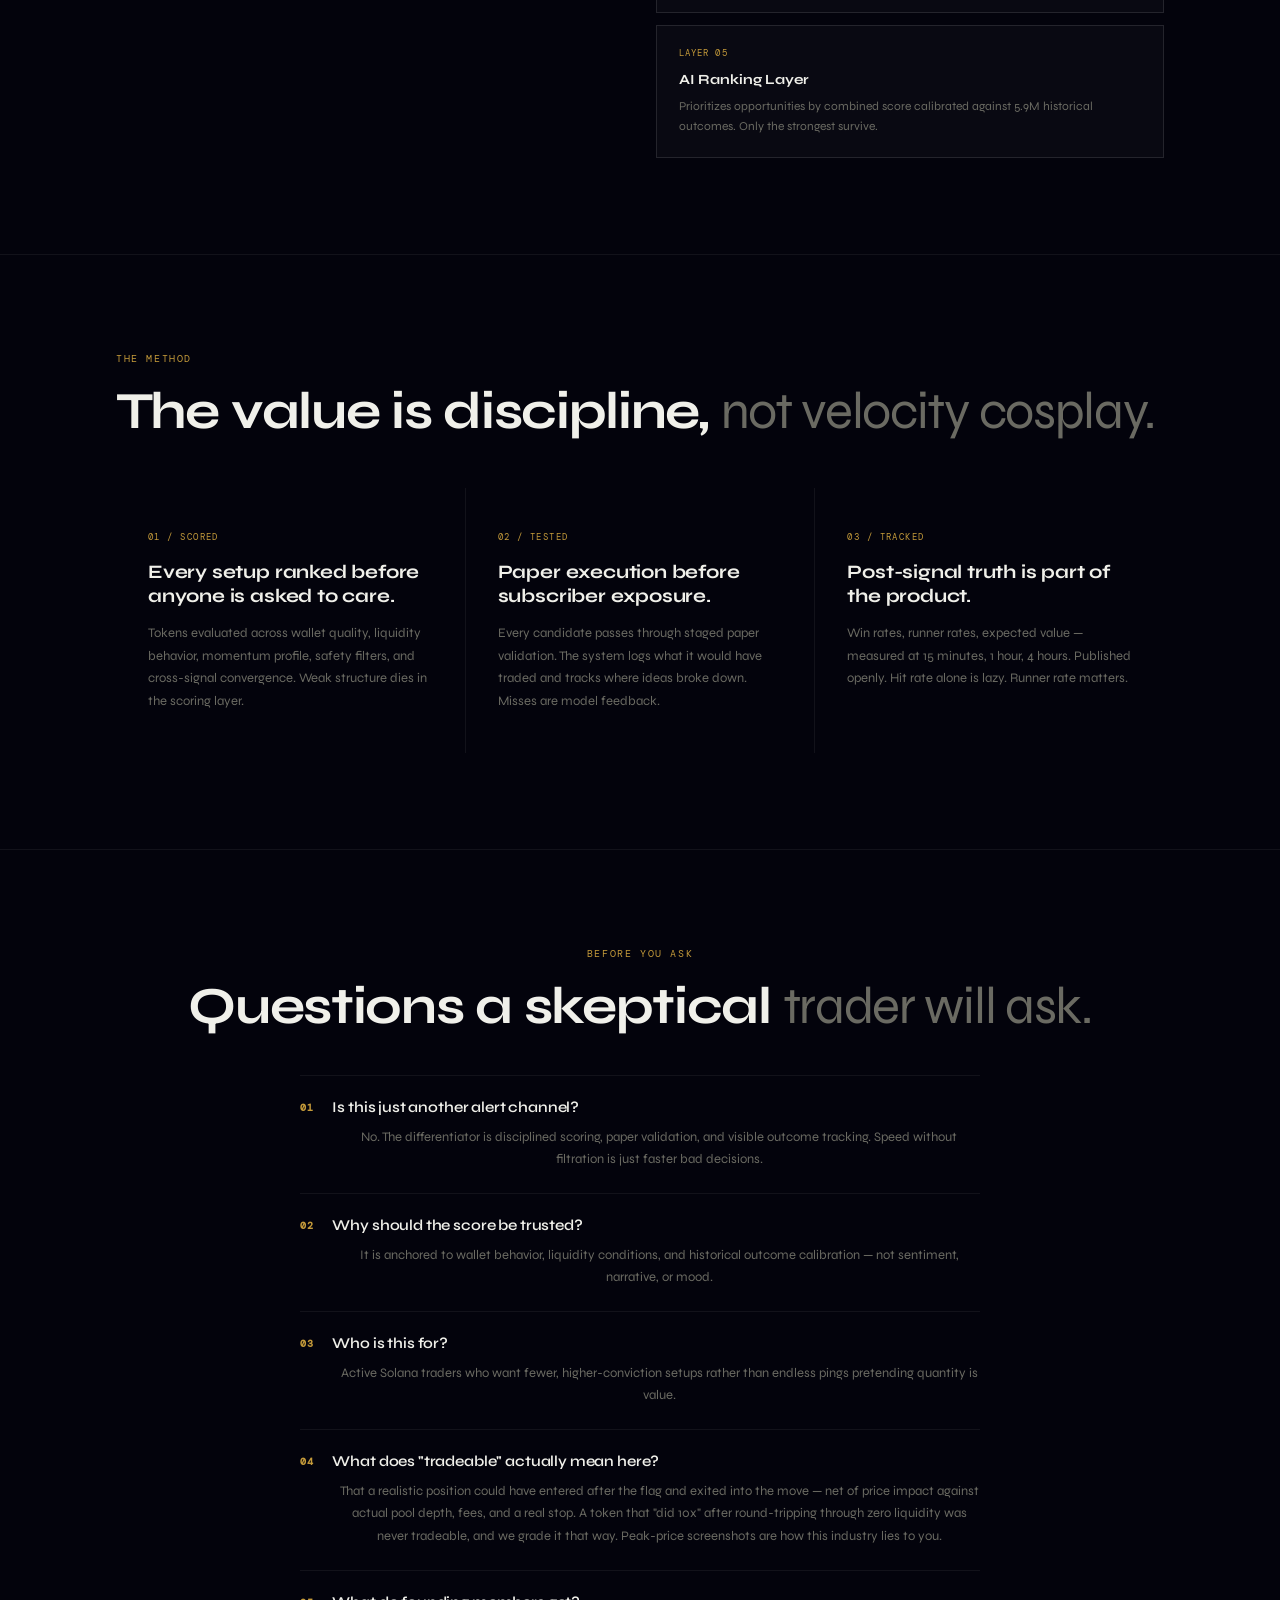
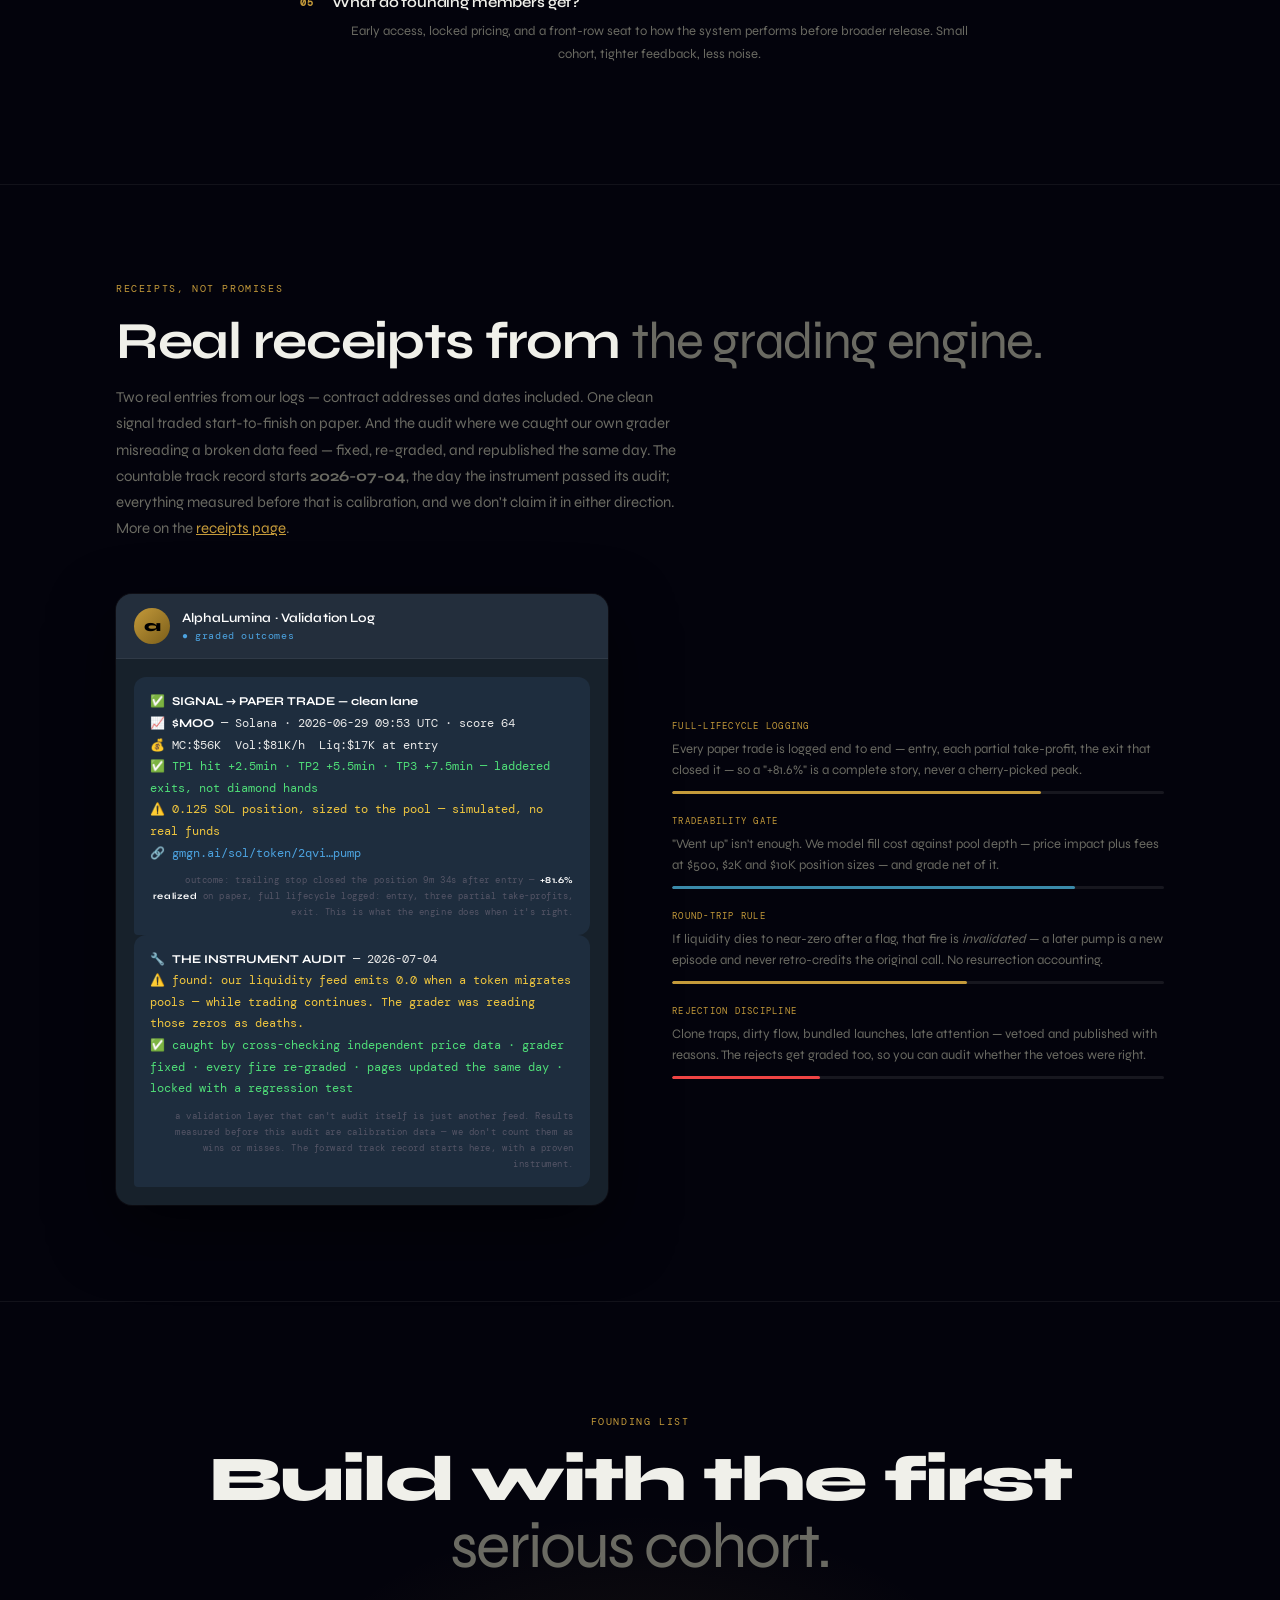
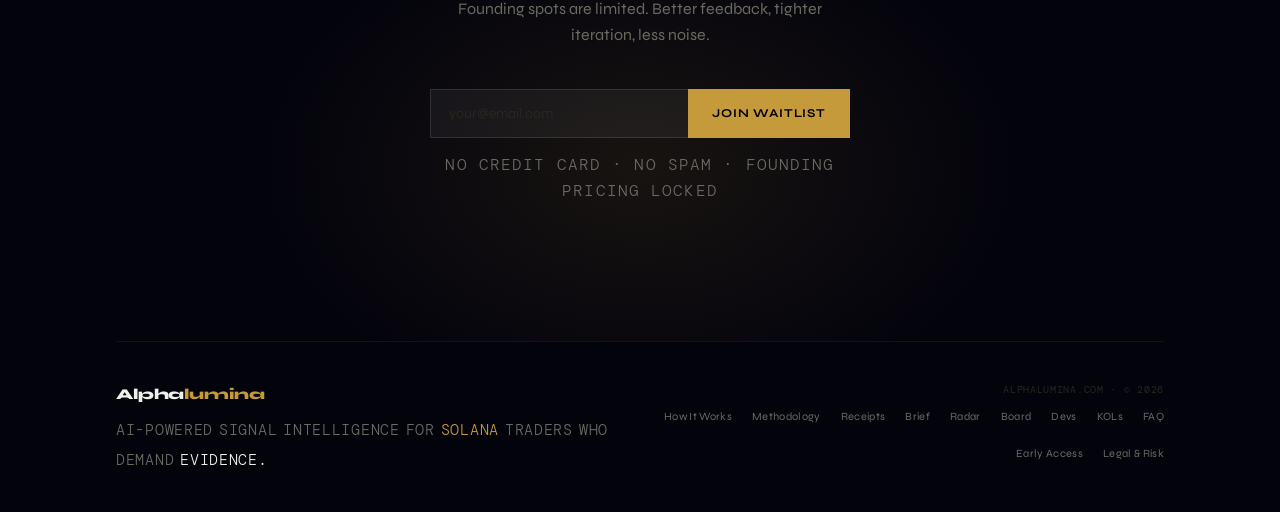
==== commit 412e9217: "hero: alternate ring-label sides to avoid stacking" ====
--- a/index.html
+++ b/index.html
@@ -655,8 +655,9 @@
 ctx.beginPath();ctx.arc(cx,cy,r,0,7);ctx.strokeStyle=rgba(GOLD,.10);ctx.lineWidth=.8;ctx.stroke();
 const sa=angle*(.2+i*.06)*(i%2?-1:1);
 ctx.beginPath();ctx.arc(cx,cy,r,sa,sa+.9);ctx.strokeStyle=rgba(i%2?TEAL:GOLD,.32);ctx.lineWidth=1;ctx.stroke();
-ctx.font='500 8.5px "DM Mono",monospace';ctx.textAlign='left';ctx.fillStyle=rgba(WHITE,.32);
-ctx.fillText(LABELS[i],cx+r*.707+6,cy-r*.707-6)})}
+ctx.font='500 8.5px "DM Mono",monospace';ctx.fillStyle=rgba(WHITE,.32);
+if(i%2){ctx.textAlign='right';ctx.fillText(LABELS[i],cx-r*.707-6,cy-r*.707-6)}
+else{ctx.textAlign='left';ctx.fillText(LABELS[i],cx+r*.707+6,cy-r*.707-6)}})}
 function step(g){const{cx,cy,R,coreR}=g;
 for(let i=packets.length-1;i>=0;i--){const p=packets[i];p.life++;
 if(p.state==='in'){p.r-=p.speed*(REDUCE?0:1);p.a+=p.drift;
